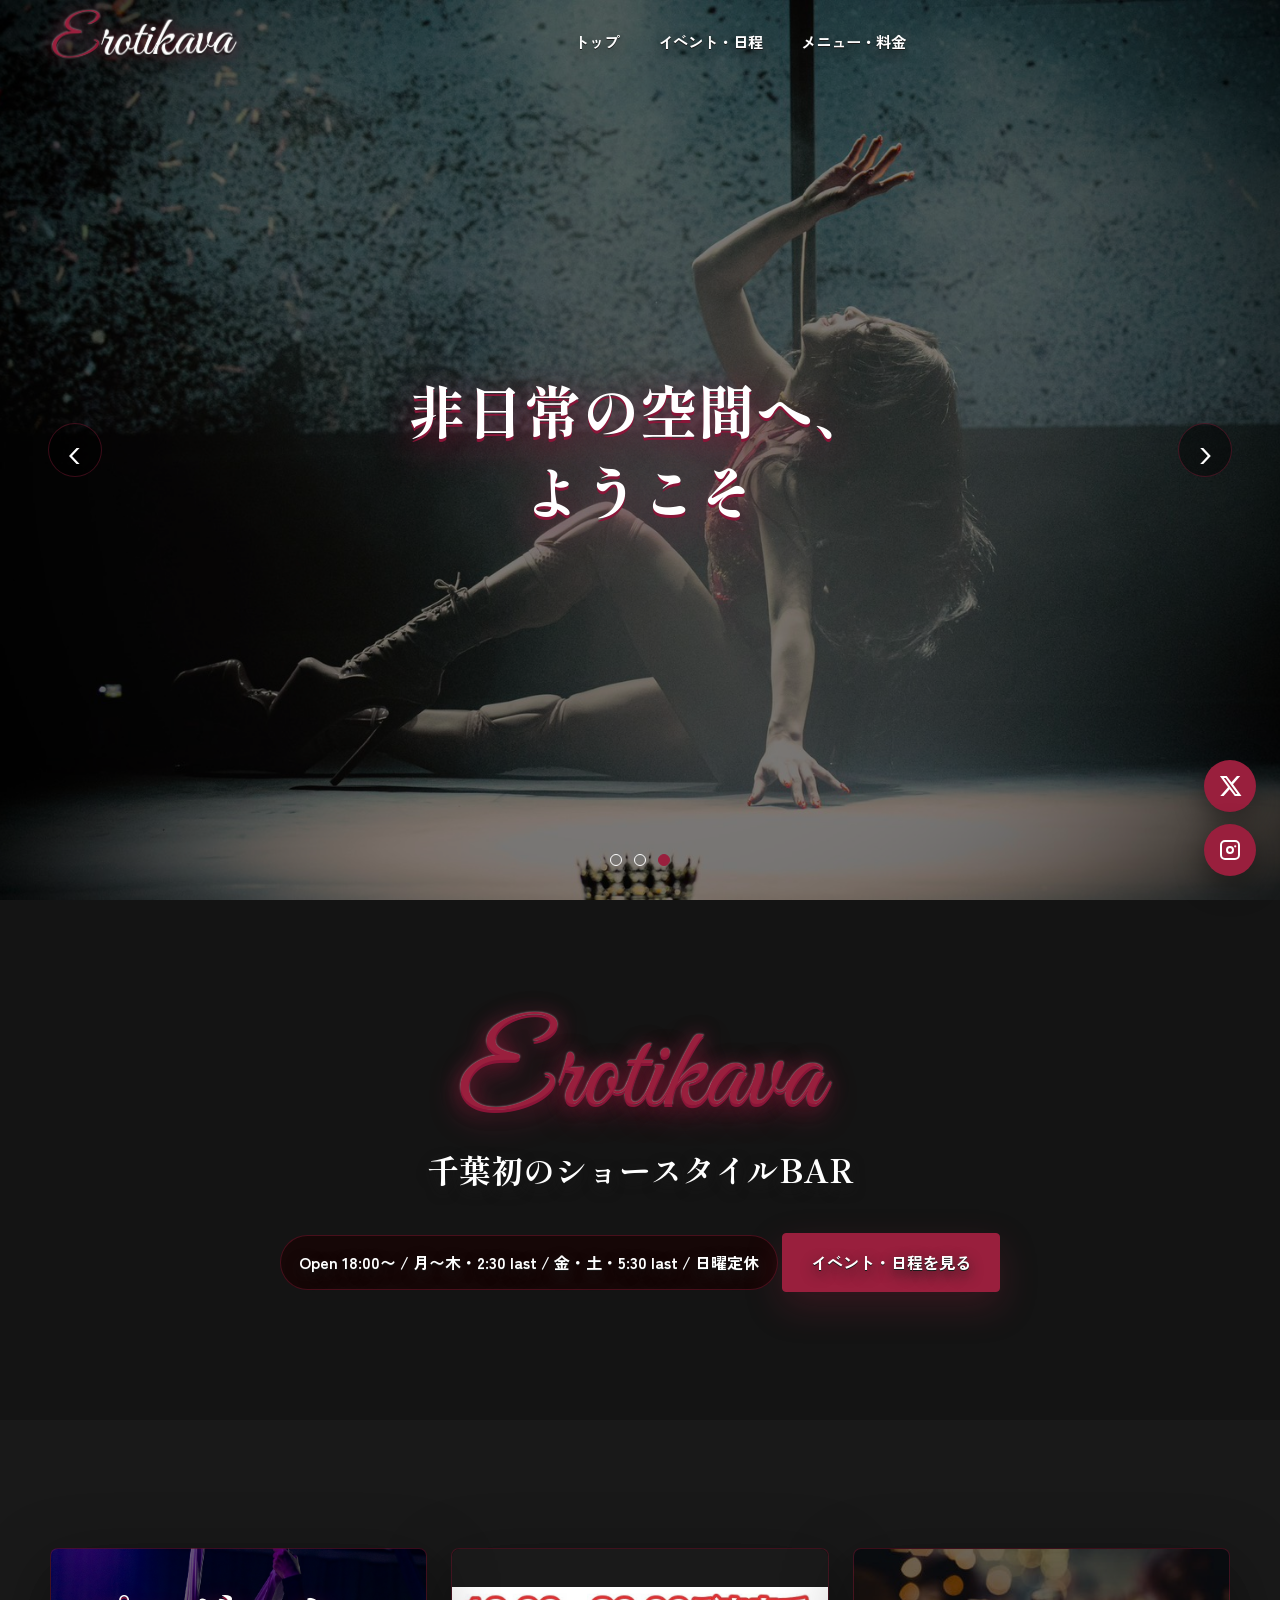
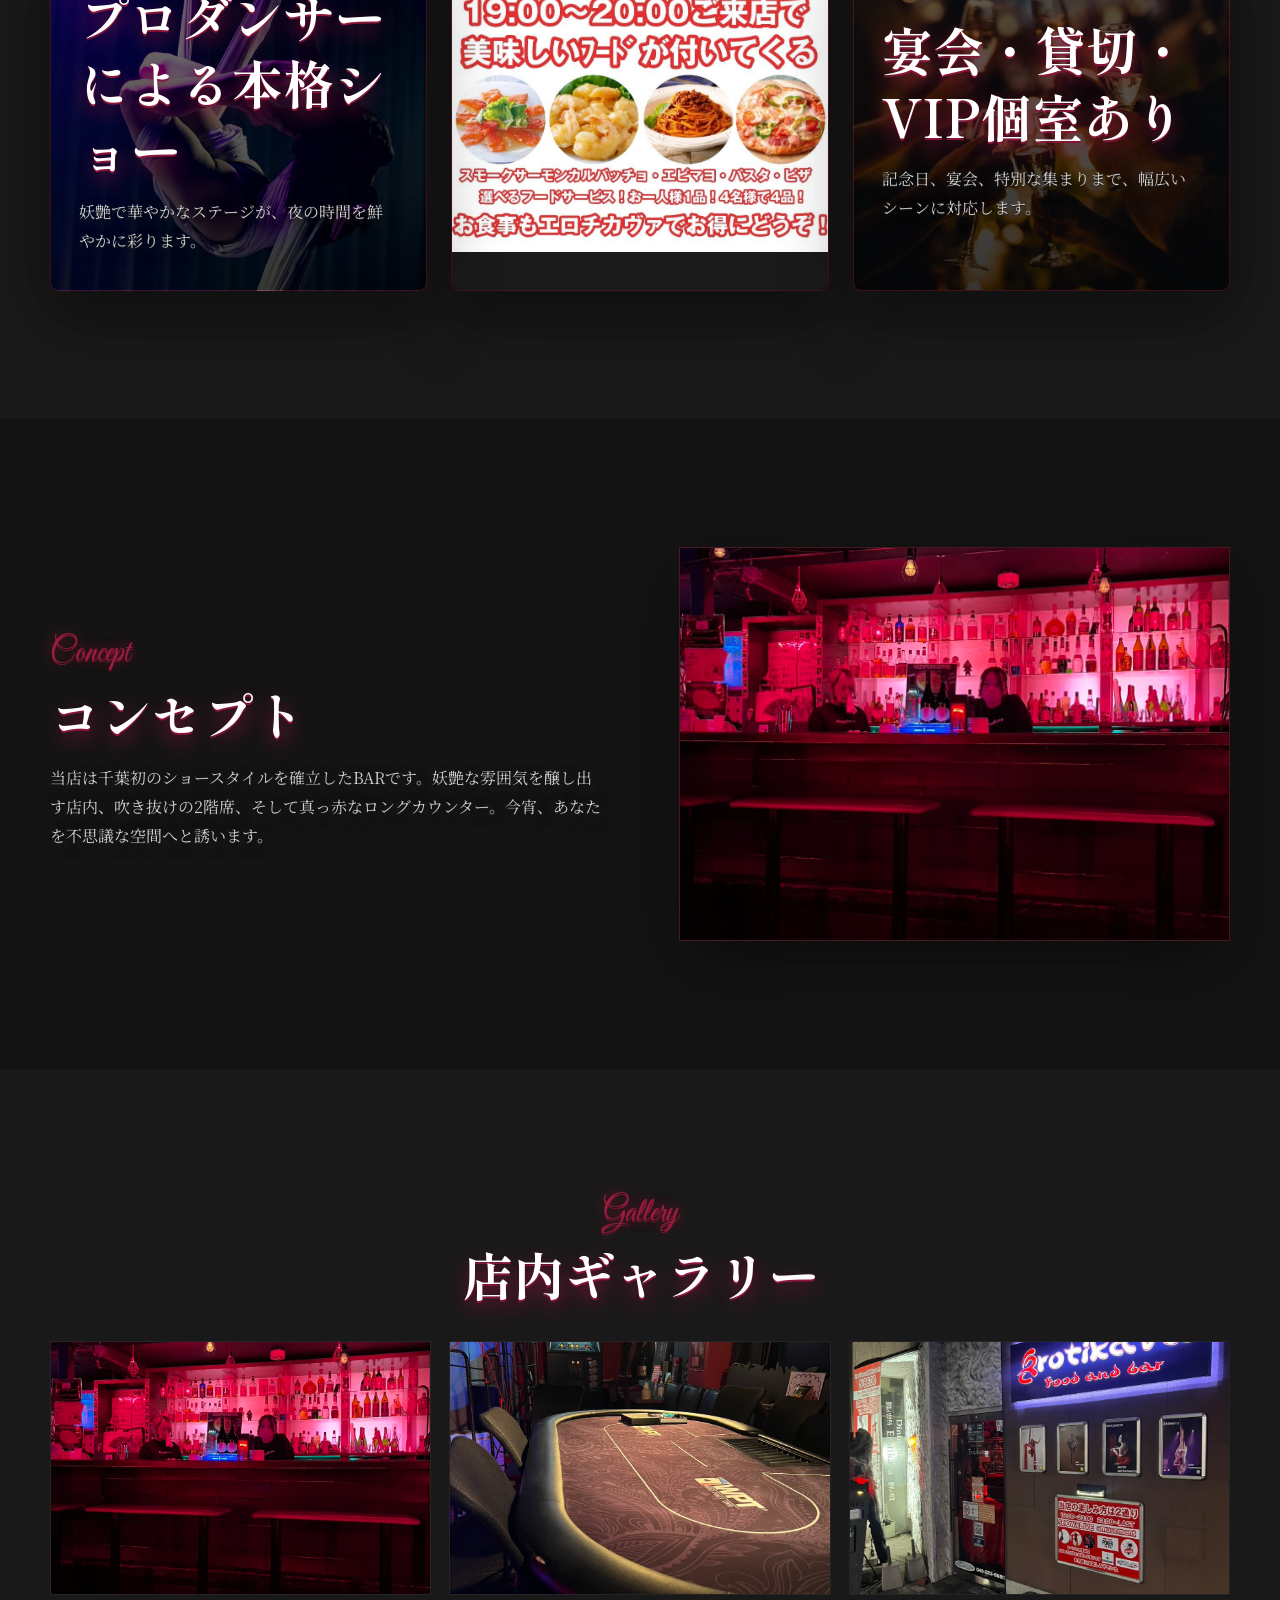
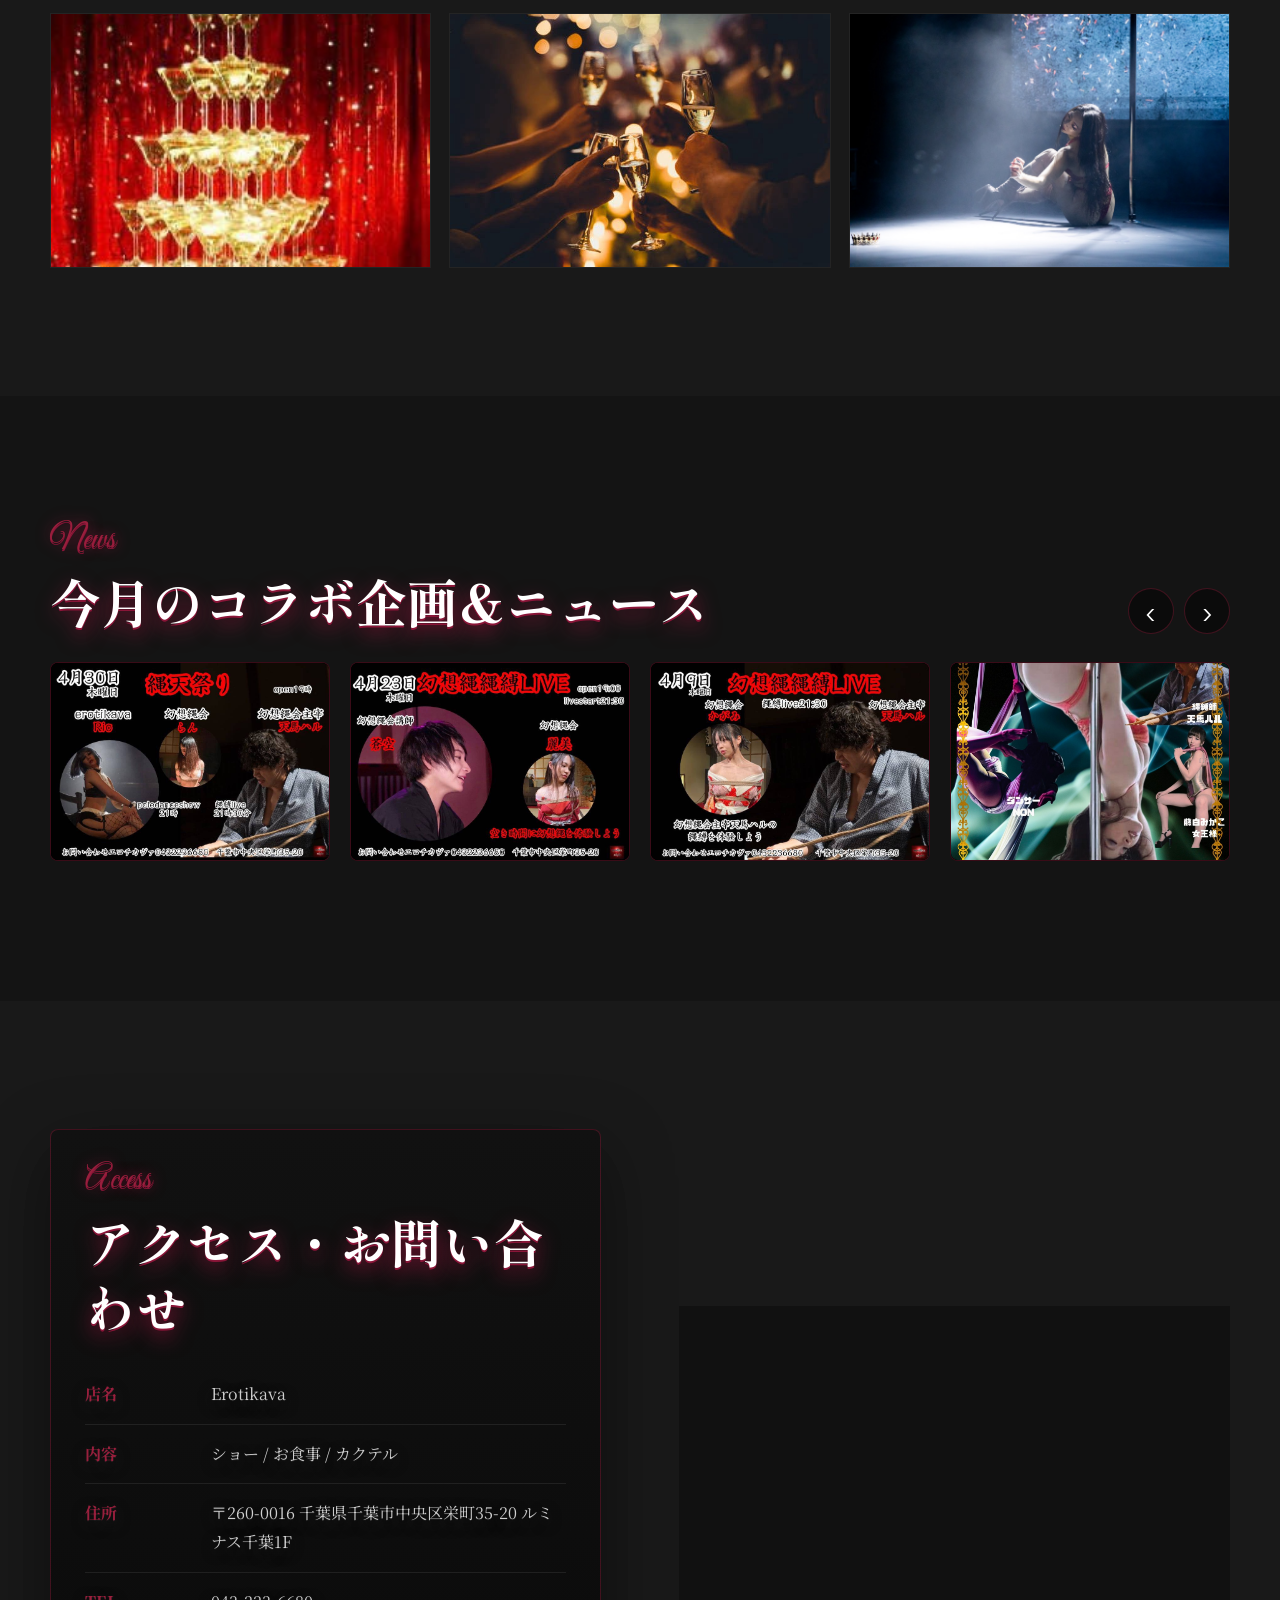
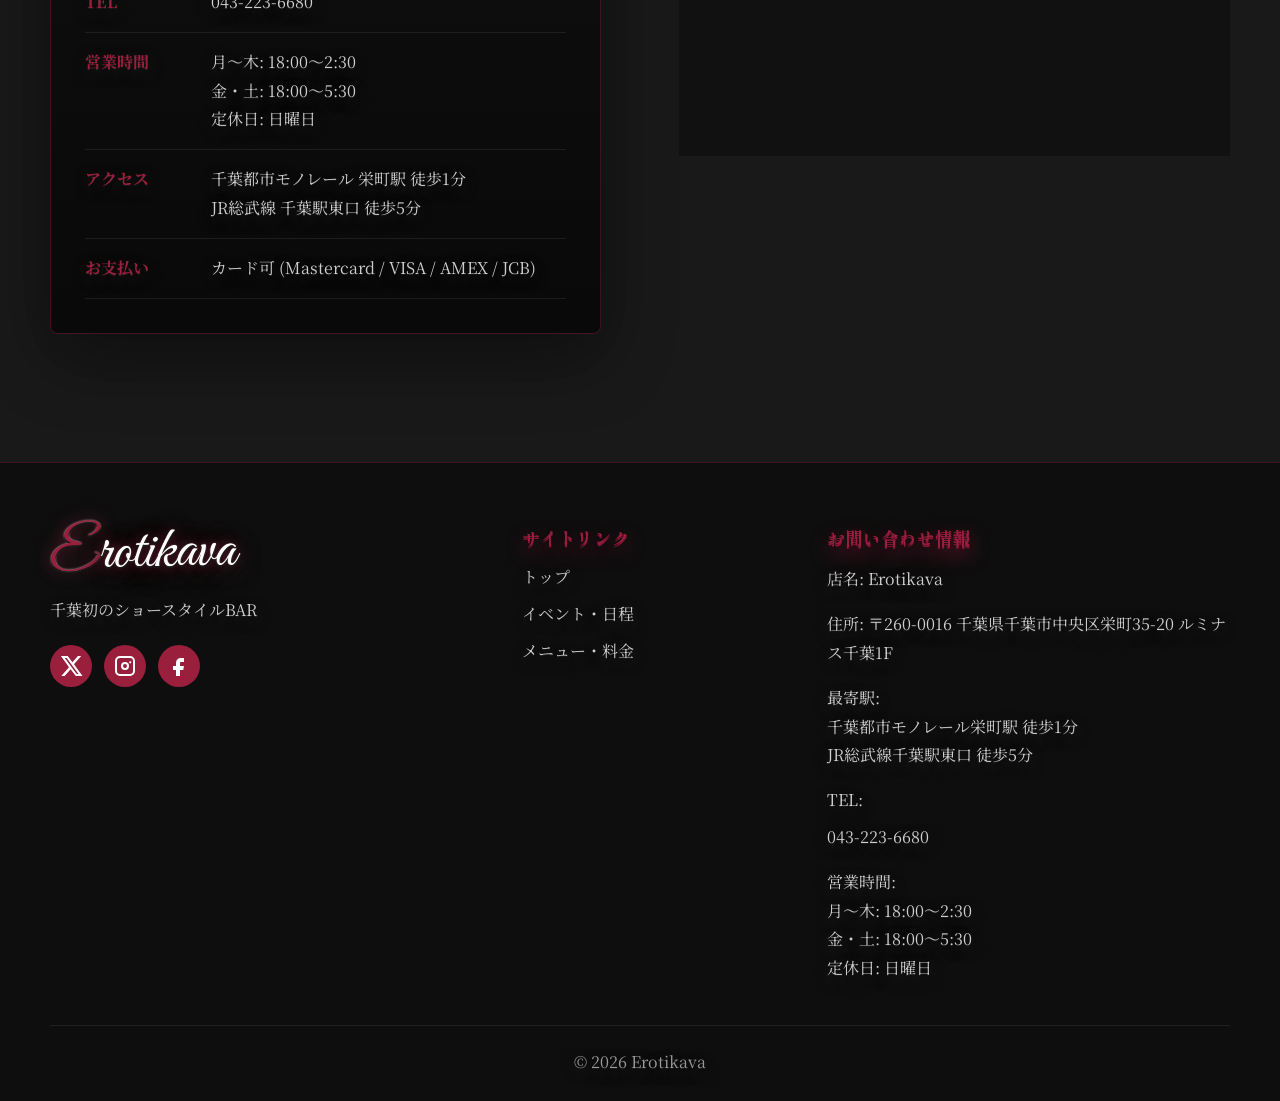
==== index.html @ c2d20179 "修正版" ====
<!DOCTYPE html>
<html lang="ja">
<head>
  <meta charset="UTF-8">
  <meta name="viewport" content="width=device-width, initial-scale=1.0">
  <title>Erotikava | 千葉初のショースタイルBAR</title>
  <meta name="description" content="千葉・栄町のショー&ダイニングバー Erotikava。ダンスショー、お食事、カクテル、貸切、VIP個室。">
  <link rel="preconnect" href="https://fonts.googleapis.com">
  <link rel="preconnect" href="https://fonts.gstatic.com" crossorigin>
  <link href="https://fonts.googleapis.com/css2?family=Great+Vibes&family=Noto+Serif+JP:wght@400;500;700;900&family=Shippori+Mincho:wght@500;600;700;800&family=Zen+Kaku+Gothic+Antique:wght@500;700&display=swap" rel="stylesheet">
  <link rel="stylesheet" href="style.css">
</head>
<body>
  <header class="site-header" data-header>
    <a class="logo-link" href="index.html" aria-label="Erotikava トップ">
      <span class="brand-logo">Erotikava</span>
    </a>
    <button class="menu-toggle" type="button" data-menu-toggle aria-label="メニューを開く" aria-expanded="false">
      <span></span><span></span><span></span>
    </button>
    <nav class="site-nav" data-nav>
      <a href="index.html">トップ</a>
      <a href="reservations.html">イベント・日程</a>
      <a href="menu.html">メニュー・料金</a>
    </nav>
  </header>

  <main>
    <section class="hero-slider" aria-label="Erotikava メインビジュアル" data-hero-slider>
      <div class="hero-slide is-active">
        <img src="images/hero1.jpg" alt="ダンス&エキゾチックショー" onerror="this.src='https://placehold.co/1600x900/1A1A1A/ffffff?text=Erotikava+Show'">
        <div class="hero-caption">毎週月〜土<br>ダンス&<br>エキゾチックショー<br>開催中</div>
      </div>
      <div class="hero-slide">
        <img src="images/hero2.jpg" alt="千葉初のショースタイルBAR Erotikava" onerror="this.src='https://placehold.co/1600x900/1A1A1A/ffffff?text=Show+Dining+Bar'">
        <div class="hero-caption">千葉初の<br>ショースタイルBAR<br>Erotikava</div>
      </div>
      <div class="hero-slide">
        <img src="images/hero3.jpg" alt="非日常の空間" onerror="this.src='https://placehold.co/1600x900/1A1A1A/ffffff?text=Night+Experience'">
        <div class="hero-caption">非日常の空間へ、<br>ようこそ</div>
      </div>
      <button class="hero-arrow hero-prev" type="button" data-hero-prev aria-label="前のスライド">‹</button>
      <button class="hero-arrow hero-next" type="button" data-hero-next aria-label="次のスライド">›</button>
      <div class="hero-dots" data-hero-dots aria-label="スライド選択"></div>
    </section>

    <section class="section intro-section">
      <div class="section-inner narrow center">
        <h1>Erotikava</h1>
        <p class="lead">千葉初のショースタイルBAR</p>
        <p class="hours-badge">Open 18:00〜 / 月〜木・2:30 last / 金・土・5:30 last / 日曜定休</p>
        <a class="primary-button" href="reservations.html">イベント・日程を見る</a>
      </div>
    </section>

    <section class="section feature-section">
      <div class="section-inner">
        <div class="feature-grid">
          <article class="feature-card feature-card-bg-show">
            <h2>プロダンサーによる本格ショー</h2>
            <p>妖艶で華やかなステージが、夜の時間を鮮やかに彩ります。</p>
          </article>
          <article class="feature-card feature-card-media-only">
            <img class="feature-card-image" src="img/setc/j.jpg" alt="19:00〜20:00ご来店で美味しいフードが付いてくる" onerror="this.src='https://placehold.co/700x500/1A1A1A/ffffff?text=Food+Service'">
          </article>
          <article class="feature-card feature-card-bg-vip">
            <h2>宴会・貸切・VIP個室あり</h2>
            <p>記念日、宴会、特別な集まりまで、幅広いシーンに対応します。</p>
          </article>
        </div>
      </div>
    </section>

    <section class="section concept-section">
      <div class="section-inner two-column">
        <div>
          <p class="eyebrow">Concept</p>
          <h2>コンセプト</h2>
          <p>当店は千葉初のショースタイルを確立したBARです。妖艶な雰囲気を醸し出す店内、吹き抜けの2階席、そして真っ赤なロングカウンター。今宵、あなたを不思議な空間へと誘います。</p>
        </div>
        <img class="section-image" src="images/concept.jpg" alt="Erotikava 店内コンセプト" onerror="this.src='https://placehold.co/700x500/1A1A1A/ffffff?text=Concept'">
      </div>
    </section>

    <section class="section gallery-section">
      <div class="section-inner">
        <p class="eyebrow center">Gallery</p>
        <h2 class="section-title">店内ギャラリー</h2>
        <div class="photo-grid gallery-grid">
          <figure><img src="images/gallery1.jpg" alt="店内ギャラリー1" onerror="this.src='https://placehold.co/600x400/1A1A1A/ffffff?text=Gallery'"></figure>
          <figure><img src="images/gallery2.jpg" alt="店内ギャラリー2" onerror="this.src='https://placehold.co/600x400/1A1A1A/ffffff?text=Gallery'"></figure>
          <figure><img src="images/gallery3.jpg" alt="店内ギャラリー3" onerror="this.src='https://placehold.co/600x400/1A1A1A/ffffff?text=Gallery'"></figure>
          <figure><img src="images/gallery4.jpg" alt="店内ギャラリー4" onerror="this.src='https://placehold.co/600x400/1A1A1A/ffffff?text=Gallery'"></figure>
          <figure><img src="images/gallery5.jpg" alt="店内ギャラリー5" onerror="this.src='https://placehold.co/600x400/1A1A1A/ffffff?text=Gallery'"></figure>
          <figure><img src="images/gallery6.jpg" alt="店内ギャラリー6" onerror="this.src='https://placehold.co/600x400/1A1A1A/ffffff?text=Gallery'"></figure>
        </div>
        <div class="gallery-counter" data-gallery-counter>1 / 6</div>
      </div>
    </section>

    <section class="section news-section">
      <div class="section-inner">
        <div class="section-heading-row">
          <div>
            <p class="eyebrow">News</p>
            <h2>今月のコラボ企画&ニュース</h2>
          </div>
          <div class="scroll-controls">
            <button type="button" data-scroll-prev aria-label="前へ">‹</button>
            <button type="button" data-scroll-next aria-label="次へ">›</button>
          </div>
        </div>
        <div class="news-slider" data-card-slider>
          <article class="news-card">
            <img src="images/news1.jpg" alt="イベント・ニュース" onerror="this.src='https://placehold.co/600x400/1A1A1A/ffffff?text=News'">
          </article>
          <article class="news-card">
            <img src="images/news2.jpg" alt="イベント・ニュース" onerror="this.src='https://placehold.co/600x400/1A1A1A/ffffff?text=News'">
          </article>
          <article class="news-card">
            <img src="images/news3.jpg" alt="イベント・ニュース" onerror="this.src='https://placehold.co/600x400/1A1A1A/ffffff?text=News'">
          </article>
          <article class="news-card">
            <img src="images/news4.jpg" alt="イベント・ニュース" onerror="this.src='https://placehold.co/600x400/1A1A1A/ffffff?text=News'">
          </article>
        </div>
        <div class="news-counter" data-news-counter>1 / 4</div>
      </div>
    </section>

    <section class="section access-section" id="contact">
      <div class="section-inner two-column">
        <div class="contact-panel">
          <p class="eyebrow">Access</p>
          <h2>アクセス・お問い合わせ</h2>
          <dl class="info-list">
            <div><dt>店名</dt><dd>Erotikava</dd></div>
            <div><dt>内容</dt><dd>ショー / お食事 / カクテル</dd></div>
            <div><dt>住所</dt><dd>〒260-0016 千葉県千葉市中央区栄町35-20 ルミナス千葉1F</dd></div>
            <div><dt>TEL</dt><dd><a href="tel:043-223-6680">043-223-6680</a></dd></div>
            <div><dt>営業時間</dt><dd>月〜木: 18:00〜2:30<br>金・土: 18:00〜5:30<br>定休日: 日曜日</dd></div>
            <div><dt>アクセス</dt><dd>千葉都市モノレール 栄町駅 徒歩1分<br>JR総武線 千葉駅東口 徒歩5分</dd></div>
            <div><dt>お支払い</dt><dd>カード可 (Mastercard / VISA / AMEX / JCB)</dd></div>
          </dl>
        </div>
        <iframe class="map-frame" src="https://www.google.com/maps/embed?pb=!1m18!1m12!1m3!1d3243.6399456559257!2d140.1193521!3d35.611947199999996!2m3!1f0!2f0!3f0!3m2!1i1024!2i768!4f13.1!3m3!1m2!1s0x602284b65bb17017%3A0x314aa3cfb6ba1f9a!2zRXJvdGlrYXZhIOOCqOODreODgeOCq-ODtOOCoQ!5e0!3m2!1sja!2sjp!4v1780653073290!5m2!1sja!2sjp" width="100%" height="450" style="border:0;" allowfullscreen="" loading="lazy" referrerpolicy="no-referrer-when-downgrade" title="Erotikava Google Maps"></iframe>
      </div>
    </section>
  </main>

  <footer class="site-footer">
    <div class="footer-inner">
      <div>
        <a class="footer-brand-link" href="index.html" aria-label="Erotikava トップ"><span class="brand-logo footer-brand-logo">Erotikava</span></a>
        <p>千葉初のショースタイルBAR</p>
        <div class="social-row">
          <a href="https://x.com/masatoerotikava" target="_blank" rel="noopener" aria-label="X"><svg viewBox="0 0 24 24"><path d="M18.9 2h3.3l-7.2 8.2L23.5 22h-6.7l-5.2-6.8L5.6 22H2.3l7.7-8.8L1.9 2h6.8l4.7 6.2L18.9 2zm-1.2 17.9h1.8L7.7 4H5.8l11.9 15.9z"/></svg></a>
          <a href="https://www.instagram.com/erotika_va" target="_blank" rel="noopener" aria-label="Instagram"><svg viewBox="0 0 24 24"><path d="M7 2h10a5 5 0 0 1 5 5v10a5 5 0 0 1-5 5H7a5 5 0 0 1-5-5V7a5 5 0 0 1 5-5zm0 2a3 3 0 0 0-3 3v10a3 3 0 0 0 3 3h10a3 3 0 0 0 3-3V7a3 3 0 0 0-3-3H7zm5 4a4 4 0 1 1 0 8 4 4 0 0 1 0-8zm0 2a2 2 0 1 0 0 4 2 2 0 0 0 0-4zm5.2-2.8a1.1 1.1 0 1 1 0 2.2 1.1 1.1 0 0 1 0-2.2z"/></svg></a>
          <a href="https://www.facebook.com/masato.kakehi.90" target="_blank" rel="noopener" aria-label="Facebook"><svg viewBox="0 0 24 24"><path d="M14 8h3V4h-3c-3.3 0-5 2-5 5v3H6v4h3v6h4v-6h3.2l.8-4h-4V9c0-.7.3-1 1-1z"/></svg></a>
        </div>
      </div>
      <div>
        <h2>サイトリンク</h2>
        <a href="index.html">トップ</a>
        <a href="reservations.html">イベント・日程</a>
        <a href="menu.html">メニュー・料金</a>
      </div>
      <div>
        <h2>お問い合わせ情報</h2>
        <p>店名: Erotikava</p>
        <p>住所: 〒260-0016 千葉県千葉市中央区栄町35-20 ルミナス千葉1F</p>
        <p>最寄駅:<br>千葉都市モノレール栄町駅 徒歩1分<br>JR総武線千葉駅東口 徒歩5分</p>
        <p>TEL: <a href="tel:043-223-6680">043-223-6680</a></p>
        <p>営業時間:<br>月〜木: 18:00〜2:30<br>金・土: 18:00〜5:30<br>定休日: 日曜日</p>
      </div>
    </div>
    <p class="copyright">© 2026 Erotikava</p>
  </footer>

  <div class="floating-social" aria-label="SNSリンク">
    <a href="https://x.com/masatoerotikava" target="_blank" rel="noopener" aria-label="採用についてはこちら">
      <span>採用についてはこちら</span>
      <svg viewBox="0 0 24 24"><path d="M18.9 2h3.3l-7.2 8.2L23.5 22h-6.7l-5.2-6.8L5.6 22H2.3l7.7-8.8L1.9 2h6.8l4.7 6.2L18.9 2zm-1.2 17.9h1.8L7.7 4H5.8l11.9 15.9z"/></svg>
    </a>
    <a href="https://www.instagram.com/erotika_va" target="_blank" rel="noopener" aria-label="詳細はこちら">
      <span>詳細はこちら</span>
      <svg viewBox="0 0 24 24"><path d="M7 2h10a5 5 0 0 1 5 5v10a5 5 0 0 1-5 5H7a5 5 0 0 1-5-5V7a5 5 0 0 1 5-5zm0 2a3 3 0 0 0-3 3v10a3 3 0 0 0 3 3h10a3 3 0 0 0 3-3V7a3 3 0 0 0-3-3H7zm5 4a4 4 0 1 1 0 8 4 4 0 0 1 0-8zm0 2a2 2 0 1 0 0 4 2 2 0 0 0 0-4zm5.2-2.8a1.1 1.1 0 1 1 0 2.2 1.1 1.1 0 0 1 0-2.2z"/></svg>
    </a>
  </div>
  <script src="main.js"></script>
</body>
</html>
---- style.css ----
:root {
  --black: #1A1A1A;
  --paint-glass: rgba(26, 26, 26, 0.88);
  --panel: #111111;
  --panel-soft: #171717;
  --red: #991f3d;
  --deep-red: #991f3d;
  --white: #ffffff;
  --muted: #cfcfcf;
  --line: rgba(153, 31, 61, 0.38);
  --shadow: 0 22px 70px rgba(0, 0, 0, 0.42);
  --text-shadow: 0 2px 0 #8A1538, 0 8px 20px #8A1538;
  --text-shadow-soft: 0 1px 0 #1A1A1A, 0 5px 14px #1A1A1A;
  --script: "Great Vibes", cursive;
  --display: "Shippori Mincho", serif;
  --body: "Noto Serif JP", serif;
  --nav: "Zen Kaku Gothic Antique", "Noto Serif JP", serif;
}

* {
  box-sizing: border-box;
}

html {
  scroll-behavior: smooth;
}

body {
  position: relative;
  isolation: isolate;
  margin: 0;
  min-height: 100vh;
  background: var(--black);
  background-attachment: fixed;
  color: var(--white);
  font-family: var(--body);
  line-height: 1.8;
  text-shadow: var(--text-shadow-soft);
}

body::before,
body::after {
  position: fixed;
  inset: 0;
  z-index: -2;
  pointer-events: none;
  content: "";
}

body::before {
  background: url("images/background.jpg") center / cover no-repeat fixed;
}

body::after {
  z-index: -1;
  background:
    radial-gradient(circle at 50% 42%, transparent 0, rgba(0, 0, 0, 0.1) 48%, rgba(0, 0, 0, 0.5) 100%),
    rgba(26, 26, 26, 0.18);
}

body.menu-open {
  overflow: hidden;
}

img {
  display: block;
  max-width: 100%;
}

a {
  color: inherit;
  text-decoration: none;
}

button {
  font: inherit;
  font-family: var(--nav);
}

.site-header {
  position: fixed;
  top: 0;
  left: 0;
  z-index: 50;
  display: grid;
  grid-template-columns: auto 1fr auto;
  align-items: center;
  width: 100%;
  min-height: 84px;
  padding: 16px clamp(18px, 4vw, 56px);
  background: transparent;
  transition: background 0.3s ease, min-height 0.3s ease;
}

.site-header.is-scrolled,
.site-header.is-open {
  min-height: 76px;
  background: #000000cc;
  backdrop-filter: blur(10px);
}

.logo-link {
  position: relative;
  z-index: 52;
}

.brand-logo {
  display: inline-block;
  min-width: 200px;
  color: var(--white);
  font-family: var(--script);
  font-size: 3.55rem;
  font-weight: 400;
  line-height: 0.9;
  letter-spacing: 0;
  text-shadow:
    0 2px 0 #1A1A1A,
    0 0 1px rgba(255, 255, 255, 0.88),
    0 0 12px rgba(153, 31, 61, 0.58),
    0 0 28px rgba(153, 31, 61, 0.42),
    0 8px 24px #1A1A1A;
  transform: rotate(-1deg);
}

.brand-logo::first-letter {
  color: var(--red);
  text-shadow:
    0 2px 0 #1A1A1A,
    0 0 2px rgba(255, 255, 255, 0.72),
    0 0 16px rgba(153, 31, 61, 0.86);
}

.site-nav {
  display: flex;
  justify-content: center;
  gap: clamp(18px, 3vw, 42px);
  font-family: var(--nav);
  font-size: 0.95rem;
  font-weight: 700;
}

.site-nav a {
  position: relative;
  padding: 8px 0;
}

.site-nav a::after {
  position: absolute;
  right: 0;
  bottom: 0;
  left: 0;
  height: 2px;
  background: var(--red);
  transform: scaleX(0);
  transform-origin: right;
  transition: transform 0.3s ease;
  content: "";
}

.site-nav a:hover::after {
  transform: scaleX(1);
  transform-origin: left;
}

.tab-buttons button,
.scroll-controls button,
.hero-arrow {
  border: 1px solid var(--line);
  color: var(--white);
  background: rgba(0, 0, 0, 0.42);
  cursor: pointer;
  font-family: var(--nav);
  transition: background 0.3s ease, border-color 0.3s ease, transform 0.3s ease;
}

.tab-buttons button:hover,
.scroll-controls button:hover,
.hero-arrow:hover {
  border-color: var(--red);
  background: var(--deep-red);
}

.menu-toggle {
  display: none;
  position: relative;
  z-index: 52;
  width: 44px;
  height: 44px;
  padding: 0;
  border: 1px solid var(--line);
  border-radius: 50%;
  background: rgba(0, 0, 0, 0.45);
  cursor: pointer;
}

.menu-toggle span {
  display: block;
  width: 20px;
  height: 2px;
  margin: 5px auto;
  background: var(--white);
  transition: transform 0.3s ease, opacity 0.3s ease;
}

.menu-toggle.is-active span:nth-child(1) {
  transform: translateY(7px) rotate(45deg);
}

.menu-toggle.is-active span:nth-child(2) {
  opacity: 0;
}

.menu-toggle.is-active span:nth-child(3) {
  transform: translateY(-7px) rotate(-45deg);
}

.hero-slider {
  position: relative;
  height: 100vh;
  min-height: 620px;
  overflow: hidden;
  background: #000;
}

.hero-slide {
  position: absolute;
  inset: 0;
  opacity: 0;
  transition: opacity 1s ease;
}

.hero-slide.is-active {
  opacity: 1;
}

.hero-slide::after,
.page-hero::after {
  position: absolute;
  inset: 0;
  background: rgba(0, 0, 0, 0.5);
  content: "";
}

.hero-slide img,
.page-hero img {
  width: 100%;
  height: 100%;
  object-fit: cover;
}

.hero-caption {
  position: absolute;
  top: 50%;
  left: 50%;
  z-index: 2;
  width: auto;
  max-width: calc(100% - 40px);
  color: var(--white);
  font-family: var(--display);
  font-size: clamp(1.8rem, 4.5vw, 3.6rem);
  font-weight: 900;
  line-height: 1.4;
  text-align: center;
  white-space: nowrap;
  text-shadow: 0 3px 0 #8A1538, 0 12px 38px #8A1538;
  transform: translate(-50%, -50%);
}

.hero-arrow {
  position: absolute;
  top: 50%;
  z-index: 3;
  display: grid;
  place-items: center;
  width: 54px;
  height: 54px;
  border-radius: 50%;
  font-size: 2.7rem;
  line-height: 1;
  transform: translateY(-50%);
}

.hero-prev {
  left: clamp(16px, 4vw, 48px);
}

.hero-next {
  right: clamp(16px, 4vw, 48px);
}

.hero-dots {
  position: absolute;
  bottom: 34px;
  left: 50%;
  z-index: 3;
  display: flex;
  gap: 12px;
  transform: translateX(-50%);
}

.hero-dots button {
  width: 12px;
  height: 12px;
  padding: 0;
  border: 1px solid var(--white);
  border-radius: 50%;
  background: transparent;
  cursor: pointer;
}

.hero-dots button.is-active {
  border-color: var(--red);
  background: var(--red);
}

.section {
  padding: clamp(72px, 10vw, 128px) 0;
  background: var(--paint-glass);
  backdrop-filter: blur(1px);
}

.section:nth-of-type(even) {
  background: rgba(20, 20, 20, 0.86);
}

.intro-section {
  background:
    linear-gradient(rgba(0, 0, 0, 0.68), rgba(0, 0, 0, 0.72)),
    url("img/setb/j.jpg") center / cover no-repeat;
}

.section-inner {
  width: min(1180px, calc(100% - 40px));
  margin: 0 auto;
}

.narrow {
  width: min(860px, calc(100% - 40px));
}

.center {
  text-align: center;
}

h1,
h2,
h3 {
  margin: 0;
  font-family: var(--display);
  line-height: 1.3;
  text-shadow: var(--text-shadow);
}

h1 {
  color: var(--red);
  font-size: clamp(3.2rem, 9vw, 7.2rem);
  letter-spacing: 0;
}

h2 {
  font-size: clamp(2rem, 4vw, 3.4rem);
}

h3 {
  font-size: 1.25rem;
}

p {
  margin: 16px 0 0;
  color: var(--muted);
  font-family: var(--body);
  text-shadow: var(--text-shadow-soft);
}

.intro-section h1 {
  font-family: var(--script);
  font-weight: 400;
  line-height: 0.88;
  text-shadow:
    0 3px 0 #8A1538,
    0 0 2px rgba(255, 255, 255, 0.68),
    0 0 18px rgba(153, 31, 61, 0.6),
    0 10px 28px #8A1538;
}

.lead {
  margin-top: 12px;
  color: var(--white);
  font-family: var(--display);
  font-size: clamp(1.35rem, 3vw, 2rem);
  font-weight: 700;
}

.hours-badge {
  display: inline-flex;
  margin-top: 28px;
  padding: 12px 18px;
  border: 1px solid var(--line);
  border-radius: 999px;
  color: var(--white);
  background: #160707;
  font-family: var(--nav);
  font-weight: 700;
}

.primary-button {
  display: inline-flex;
  align-items: center;
  justify-content: center;
  min-height: 52px;
  margin-top: 34px;
  padding: 14px 28px;
  border: 1px solid var(--red);
  border-radius: 4px;
  color: var(--white);
  background: var(--red);
  font-family: var(--nav);
  font-weight: 700;
  text-shadow: var(--text-shadow-soft);
  box-shadow: 0 14px 36px rgba(153, 31, 61, 0.25);
  transition: background 0.3s ease, transform 0.3s ease;
}

.primary-button:hover {
  background: var(--deep-red);
  transform: translateY(-2px);
}

.primary-button.wide {
  width: min(430px, 100%);
}

.feature-grid,
.price-card-grid,
.menu-card-grid,
.plan-grid {
  display: grid;
  gap: 24px;
}

.feature-grid {
  grid-template-columns: repeat(3, 1fr);
  align-items: stretch;
}

.feature-card,
.price-card,
.menu-card,
.contact-panel {
  border: 1px solid var(--line);
  border-radius: 8px;
  background: linear-gradient(180deg, var(--panel), #090909);
  box-shadow: var(--shadow);
}

.feature-card {
  padding: 34px 28px;
  display: flex;
  flex-direction: column;
  justify-content: center;
  transition: border-color 0.3s ease, box-shadow 0.3s ease, transform 0.3s ease;
}

.feature-card-bg-show {
  position: relative;
  overflow: hidden;
  background:
    linear-gradient(rgba(0, 0, 0, 0.52), rgba(0, 0, 0, 0.76)),
    url("img/setc/b.jpg") center / cover no-repeat;
}

.feature-card-bg-show > * {
  position: relative;
  z-index: 1;
}

.feature-card-bg-vip {
  position: relative;
  overflow: hidden;
  background:
    linear-gradient(rgba(0, 0, 0, 0.56), rgba(0, 0, 0, 0.78)),
    url("img/setb/j.jpg") center / cover no-repeat;
}

.feature-card-bg-vip > * {
  position: relative;
  z-index: 1;
}

.feature-card:hover {
  border-color: var(--red);
  box-shadow: 0 0 34px rgba(153, 31, 61, 0.38);
  transform: translateY(-5px);
}

.feature-icon {
  display: grid;
  place-items: center;
  width: 58px;
  height: 58px;
  margin-bottom: 24px;
  border-radius: 50%;
  background: var(--red);
}

.feature-card-image {
  width: 100%;
  aspect-ratio: 3 / 2;
  margin-bottom: 24px;
  border-radius: 4px;
  object-fit: contain;
  background: #050505;
}

.feature-card-media-only {
  display: block;
  padding: 0;
  overflow: hidden;
}

.feature-card-media-only .feature-card-image {
  width: 100%;
  height: 100%;
  aspect-ratio: auto;
  margin-bottom: 0;
  border-radius: 8px;
  object-fit: contain;
  background: #1a1a1a;
  padding: 0;
}

.feature-icon svg,
.social-row svg,
.floating-social svg {
  width: 24px;
  height: 24px;
  fill: currentColor;
}

.two-column {
  display: grid;
  grid-template-columns: minmax(0, 1fr) minmax(0, 1fr);
  gap: clamp(32px, 7vw, 78px);
  align-items: center;
}

.eyebrow {
  margin: 0 0 12px;
  color: var(--red);
  font-family: var(--script);
  font-size: clamp(1.45rem, 2.6vw, 2rem);
  font-weight: 400;
  line-height: 1;
  text-transform: none;
  text-shadow: 0 2px 0 #8A1538, 0 0 14px #8A1538;
}

.section-image {
  width: 100%;
  aspect-ratio: 7 / 5;
  border: 1px solid var(--line);
  object-fit: cover;
  box-shadow: var(--shadow);
}

.section-image-contain {
  object-fit: contain;
  background: #050505;
}

.section-title {
  margin-bottom: 34px;
  text-align: center;
}

.photo-grid {
  display: grid;
  gap: 18px;
}

.gallery-grid,
.menu-image-grid {
  grid-template-columns: repeat(3, 1fr);
}

.gallery-counter {
  display: none;
  margin-top: 16px;
  color: var(--muted);
  font-family: var(--nav);
  font-size: 0.95rem;
  font-weight: 700;
  text-align: center;
  letter-spacing: 0.1em;
}

.event-grid {
  grid-template-columns: repeat(4, 1fr);
}

.event-grid figure {
  background: #050505;
}

.photo-grid figure {
  position: relative;
  margin: 0;
  aspect-ratio: 3 / 2;
  overflow: hidden;
  border: 1px solid rgba(255, 255, 255, 0.08);
  background: var(--panel);
}

.menu-image-grid figure {
  aspect-ratio: 5 / 7;
  background: #050505;
}

.photo-grid figure::after {
  position: absolute;
  inset: 0;
  background: rgba(153, 31, 61, 0.4);
  opacity: 0;
  transition: opacity 0.3s ease;
  content: "";
}

.photo-grid img {
  width: 100%;
  height: 100%;
  object-fit: cover;
  transition: transform 0.45s ease;
}

.menu-image-grid img {
  object-fit: contain;
  padding: 10px;
}

.event-grid img {
  object-fit: contain;
  padding: 4px;
}

.photo-grid figure:hover img {
  transform: scale(1.08);
}

.event-grid figure:hover img {
  transform: scale(1.02);
}

.menu-image-grid figure:hover img {
  transform: scale(1.02);
}

.photo-grid figure:hover::after {
  opacity: 1;
}

.section-heading-row {
  display: flex;
  align-items: end;
  justify-content: space-between;
  gap: 24px;
  margin-bottom: 28px;
}

.scroll-controls {
  display: flex;
  gap: 10px;
}

.scroll-controls button {
  width: 46px;
  height: 46px;
  border-radius: 50%;
  font-size: 2rem;
  line-height: 1;
}

.news-slider {
  display: grid;
  grid-auto-columns: minmax(260px, 360px);
  grid-auto-flow: column;
  gap: 20px;
  overflow-x: auto;
  padding-bottom: 12px;
  scroll-snap-type: x mandatory;
  scrollbar-color: var(--red) #171717;
}

.news-card {
  overflow: hidden;
  border: 1px solid var(--line);
  border-radius: 8px;
  background: #000000;
  scroll-snap-align: start;
}

.news-card img {
  width: 100%;
  aspect-ratio: 891 / 630;
  object-fit: cover;
  background: #000000;
}

.news-counter {
  display: none;
  margin-top: 16px;
  color: var(--muted);
  font-family: var(--nav);
  font-size: 0.95rem;
  font-weight: 700;
  text-align: center;
  letter-spacing: 0.1em;
}

.contact-panel {
  padding: 34px;
}

.info-list {
  margin: 24px 0 0;
}

.info-list div {
  display: grid;
  grid-template-columns: 110px 1fr;
  gap: 16px;
  padding: 15px 0;
  border-bottom: 1px solid rgba(255, 255, 255, 0.08);
}

.info-list dt {
  color: var(--red);
  font-weight: 700;
}

.info-list dd {
  margin: 0;
  color: var(--muted);
}

.map-frame,
.calendar-frame {
  width: 100%;
  border: 1px solid var(--line);
  background: var(--panel);
}

.page-hero {
  position: relative;
  display: grid;
  place-items: center;
  height: 500px;
  min-height: 420px;
  overflow: hidden;
  background: #000;
}

.page-hero > div {
  position: absolute;
  z-index: 2;
  width: min(980px, calc(100% - 40px));
  padding-top: 74px;
  text-align: center;
}

.page-hero h1 {
  display: inline-block;
  color: var(--white);
  font-size: clamp(2.5rem, 7vw, 5.2rem);
}

.page-hero h1::after {
  display: block;
  width: 84px;
  height: 4px;
  margin: 18px auto 0;
  background: var(--red);
  content: "";
}

.notice-lines {
  margin-top: 22px;
  padding: 22px;
  border-left: 4px solid var(--red);
  background: var(--panel);
}

.notice-lines p {
  margin: 0;
  color: var(--white);
  font-weight: 700;
}

.reservation-benefit h2 {
  color: var(--red);
  text-transform: uppercase;
}

.tabs {
  border: 1px solid var(--line);
  border-radius: 8px;
  background: var(--panel);
  box-shadow: var(--shadow);
}

.tab-buttons {
  display: grid;
  grid-template-columns: repeat(2, 1fr);
  gap: 0;
  padding: 10px;
}

.tab-buttons button {
  min-height: 52px;
  border-radius: 4px;
  font-weight: 700;
}

.tab-buttons button.is-active {
  border-color: var(--red);
  background: var(--red);
}

.tab-panel {
  display: none;
  padding: clamp(24px, 4vw, 44px);
}

.tab-panel.is-active {
  display: block;
}

.price-card-grid,
.plan-grid {
  grid-template-columns: repeat(2, 1fr);
}

.price-card {
  padding: 28px;
}

.price {
  color: var(--red);
  font-size: 1.25rem;
  font-weight: 900;
}

.price-table {
  width: 100%;
  border-collapse: collapse;
  overflow: hidden;
}

.price-table th,
.price-table td {
  padding: 18px;
  border-bottom: 1px solid rgba(255, 255, 255, 0.1);
  text-align: left;
}

.price-table th {
  color: var(--muted);
  font-weight: 700;
}

.price-table td {
  color: var(--red);
  font-size: 1.2rem;
  font-weight: 900;
  text-align: right;
}

.note {
  color: #bdbdbd;
  font-size: 0.92rem;
}

.large-text {
  color: var(--white);
  font-size: clamp(1.3rem, 3vw, 2rem);
  font-weight: 900;
}

.campaign {
  display: inline-block;
  padding: 12px 16px;
  border: 1px solid var(--red);
  color: var(--white);
  background: #180707;
  font-weight: 700;
}

.menu-card-grid {
  grid-template-columns: repeat(3, 1fr);
}

.menu-card {
  overflow: hidden;
}

.menu-card img {
  width: 100%;
  aspect-ratio: 4 / 3;
  object-fit: cover;
}

.menu-card img.menu-card-contain {
  object-fit: contain;
  background: #050505;
}

.menu-card div {
  padding: 22px;
}

.food-menu-board-grid {
  display: grid;
  grid-template-columns: repeat(2, minmax(0, 1fr));
  gap: 28px;
  align-items: start;
  width: min(920px, 100%);
  margin: 0 auto;
}

.food-menu-board-grid figure {
  margin: 0;
  border: 1px solid var(--line);
  border-radius: 8px;
  overflow: hidden;
  background: #050505;
  box-shadow: var(--shadow);
}

.food-menu-board-grid img {
  width: 100%;
  aspect-ratio: 630 / 891;
  object-fit: contain;
}

.drink-section .two-column {
  margin-bottom: 42px;
}

.site-footer {
  padding: 64px 0 24px;
  border-top: 1px solid var(--line);
  background: rgba(14, 14, 14, 0.9);
  backdrop-filter: blur(1px);
}

.footer-inner {
  display: grid;
  grid-template-columns: 1.3fr 0.8fr 1.2fr;
  gap: 36px;
  width: min(1180px, calc(100% - 40px));
  margin: 0 auto;
}

.footer-brand-logo {
  min-width: 0;
  font-size: 3.7rem;
}

.site-footer h2 {
  margin-bottom: 14px;
  color: var(--red);
  font-size: 1.1rem;
}

.site-footer a {
  display: block;
  margin-top: 8px;
  color: var(--muted);
}

.site-footer a:hover {
  color: var(--white);
}

.site-footer .footer-brand-link {
  display: inline-block;
  margin: 0;
  color: var(--white);
}

.social-row {
  display: flex;
  gap: 12px;
  margin-top: 20px;
}

.social-row a {
  display: grid;
  place-items: center;
  width: 42px;
  height: 42px;
  margin: 0;
  border-radius: 50%;
  color: var(--white);
  background: var(--red);
}

.copyright {
  width: min(1180px, calc(100% - 40px));
  margin: 42px auto 0;
  padding-top: 22px;
  border-top: 1px solid rgba(255, 255, 255, 0.08);
  color: #9a9a9a;
  text-align: center;
}

.floating-social {
  position: fixed;
  right: 24px;
  bottom: 24px;
  z-index: 60;
  display: grid;
  gap: 12px;
}

.floating-social a {
  position: relative;
  display: grid;
  place-items: center;
  width: 52px;
  height: 52px;
  border-radius: 50%;
  color: var(--white);
  background: var(--red);
  box-shadow: 0 10px 30px rgba(0, 0, 0, 0.45);
  transition: background 0.3s ease, transform 0.3s ease;
}

.floating-social a:hover {
  background: var(--deep-red);
  transform: translateX(-4px);
}

.floating-social span {
  position: absolute;
  right: 64px;
  padding: 6px 12px;
  border-radius: 4px;
  background: #000;
  color: var(--white);
  font-size: 0.86rem;
  opacity: 0;
  white-space: nowrap;
  transform: translateX(12px);
  transition: opacity 0.3s ease, transform 0.3s ease;
  pointer-events: none;
}

.floating-social a:hover span {
  opacity: 1;
  transform: translateX(0);
}

@media (max-width: 960px) {
  .site-header {
    grid-template-columns: auto auto;
    justify-content: space-between;
  }

  .menu-toggle {
    display: block;
    z-index: 101;
  }

  .site-nav {
    position: fixed;
    top: 0;
    right: 0;
    bottom: 0;
    z-index: 100;
    display: flex;
    flex-direction: column;
    align-items: center;
    justify-content: center;
    gap: 32px;
    width: 280px;
    background: #0a0a0a;
    border-left: 1px solid var(--line);
    box-shadow: -8px 0 30px rgba(0, 0, 0, 0.6);
    opacity: 0;
    visibility: hidden;
    transform: translateX(100%);
    transition: opacity 0.3s ease, visibility 0.3s ease, transform 0.3s ease;
  }

  .site-nav.is-open {
    opacity: 1;
    visibility: visible;
    transform: translateX(0);
  }

  .site-nav a {
    font-size: 1.2rem;
    padding: 14px 0;
    color: var(--white);
  }

  .feature-grid,
  .menu-card-grid,
  .footer-inner {
    grid-template-columns: 1fr;
  }

  .feature-card,
  .feature-card-bg-show,
  .feature-card-bg-vip {
    min-height: 320px;
  }

  .two-column {
    grid-template-columns: 1fr;
  }

  .reverse-mobile img {
    order: -1;
  }

  .event-grid,
  .gallery-grid,
  .menu-image-grid {
    grid-template-columns: repeat(2, 1fr);
  }
}

@media (max-width: 640px) {
  .site-header {
    min-height: 72px;
    padding: 12px 16px;
  }

  .brand-logo {
    min-width: 160px;
    font-size: 2.9rem;
  }

  .footer-brand-logo {
    font-size: 3.1rem;
  }

  .hero-slider {
    min-height: 560px;
  }

  .hero-caption {
    font-size: clamp(1.8rem, 6.3vw, 2.7rem);
  }

  .hero-arrow {
    top: auto;
    bottom: 78px;
    width: 44px;
    height: 44px;
    font-size: 2rem;
  }

  .section-inner,
  .narrow,
  .footer-inner,
  .copyright {
    width: min(100% - 28px, 1180px);
  }

  .hours-badge {
    align-items: center;
    border-radius: 8px;
  }

  .section-heading-row {
    align-items: start;
    flex-direction: column;
  }

  .gallery-grid,
  .event-grid,
  .menu-image-grid,
  .food-menu-board-grid,
  .price-card-grid,
  .plan-grid,
  .tab-buttons {
    grid-template-columns: 1fr;
  }

  .gallery-grid {
    display: flex;
    overflow-x: auto;
    scroll-snap-type: x mandatory;
    scrollbar-width: none;
    -webkit-overflow-scrolling: touch;
    gap: 0;
  }

  .gallery-grid::-webkit-scrollbar {
    display: none;
  }

  .gallery-grid figure {
    flex: 0 0 100%;
    scroll-snap-align: center;
    border: none;
  }

  .gallery-counter {
    display: block;
  }

  .news-slider {
    display: flex;
    grid-auto-columns: unset;
    grid-auto-flow: unset;
    overflow-x: auto;
    scroll-snap-type: x mandatory;
    scrollbar-width: none;
    -webkit-overflow-scrolling: touch;
    gap: 0;
    padding-bottom: 0;
  }

  .news-slider::-webkit-scrollbar {
    display: none;
  }

  .news-card {
    flex: 0 0 100%;
    scroll-snap-align: center;
    border: none;
    border-radius: 0;
  }

  .news-card img {
    aspect-ratio: auto;
    object-fit: contain;
  }

  .news-counter {
    display: block;
  }

  .scroll-controls {
    display: none;
  }

  .info-list div {
    grid-template-columns: 1fr;
    gap: 4px;
  }

  .floating-social {
    right: 14px;
    bottom: 14px;
  }

  .floating-social a {
    width: 48px;
    height: 48px;
  }

  .floating-social span {
    display: none;
  }
}
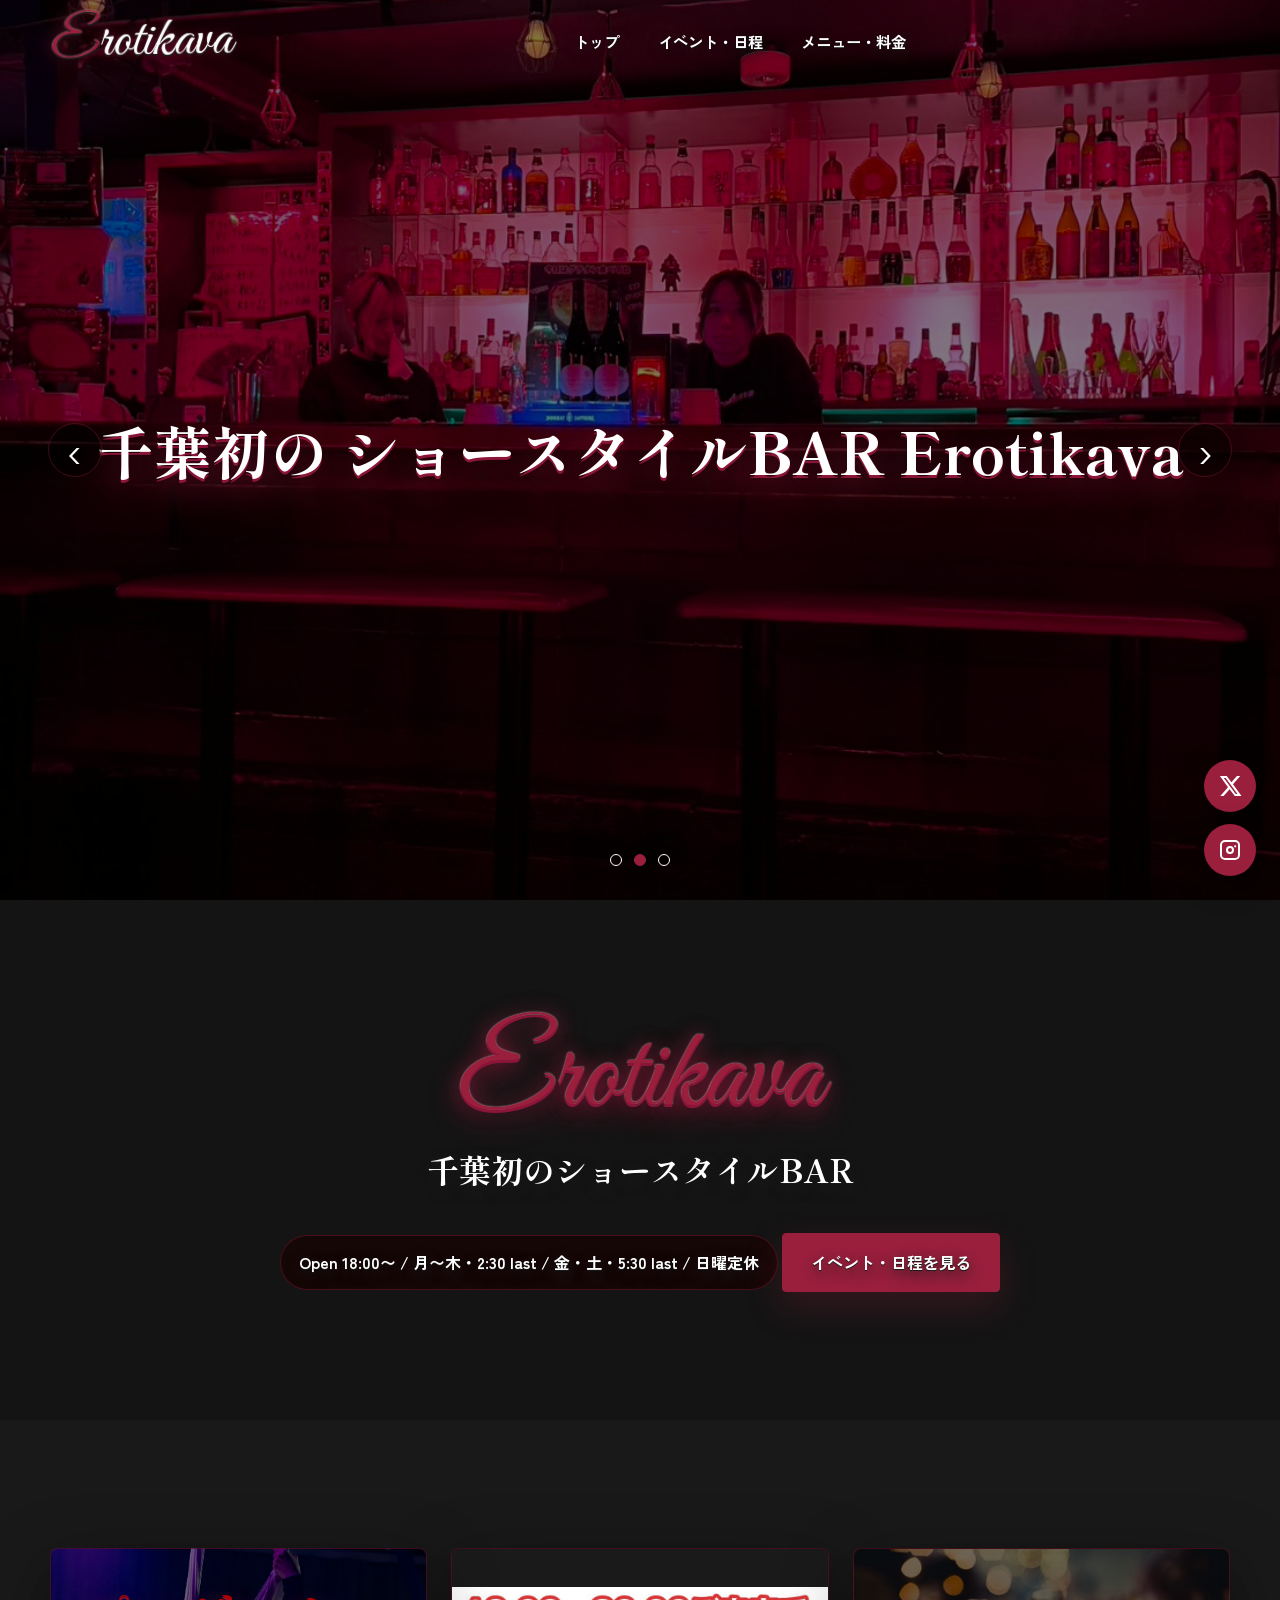
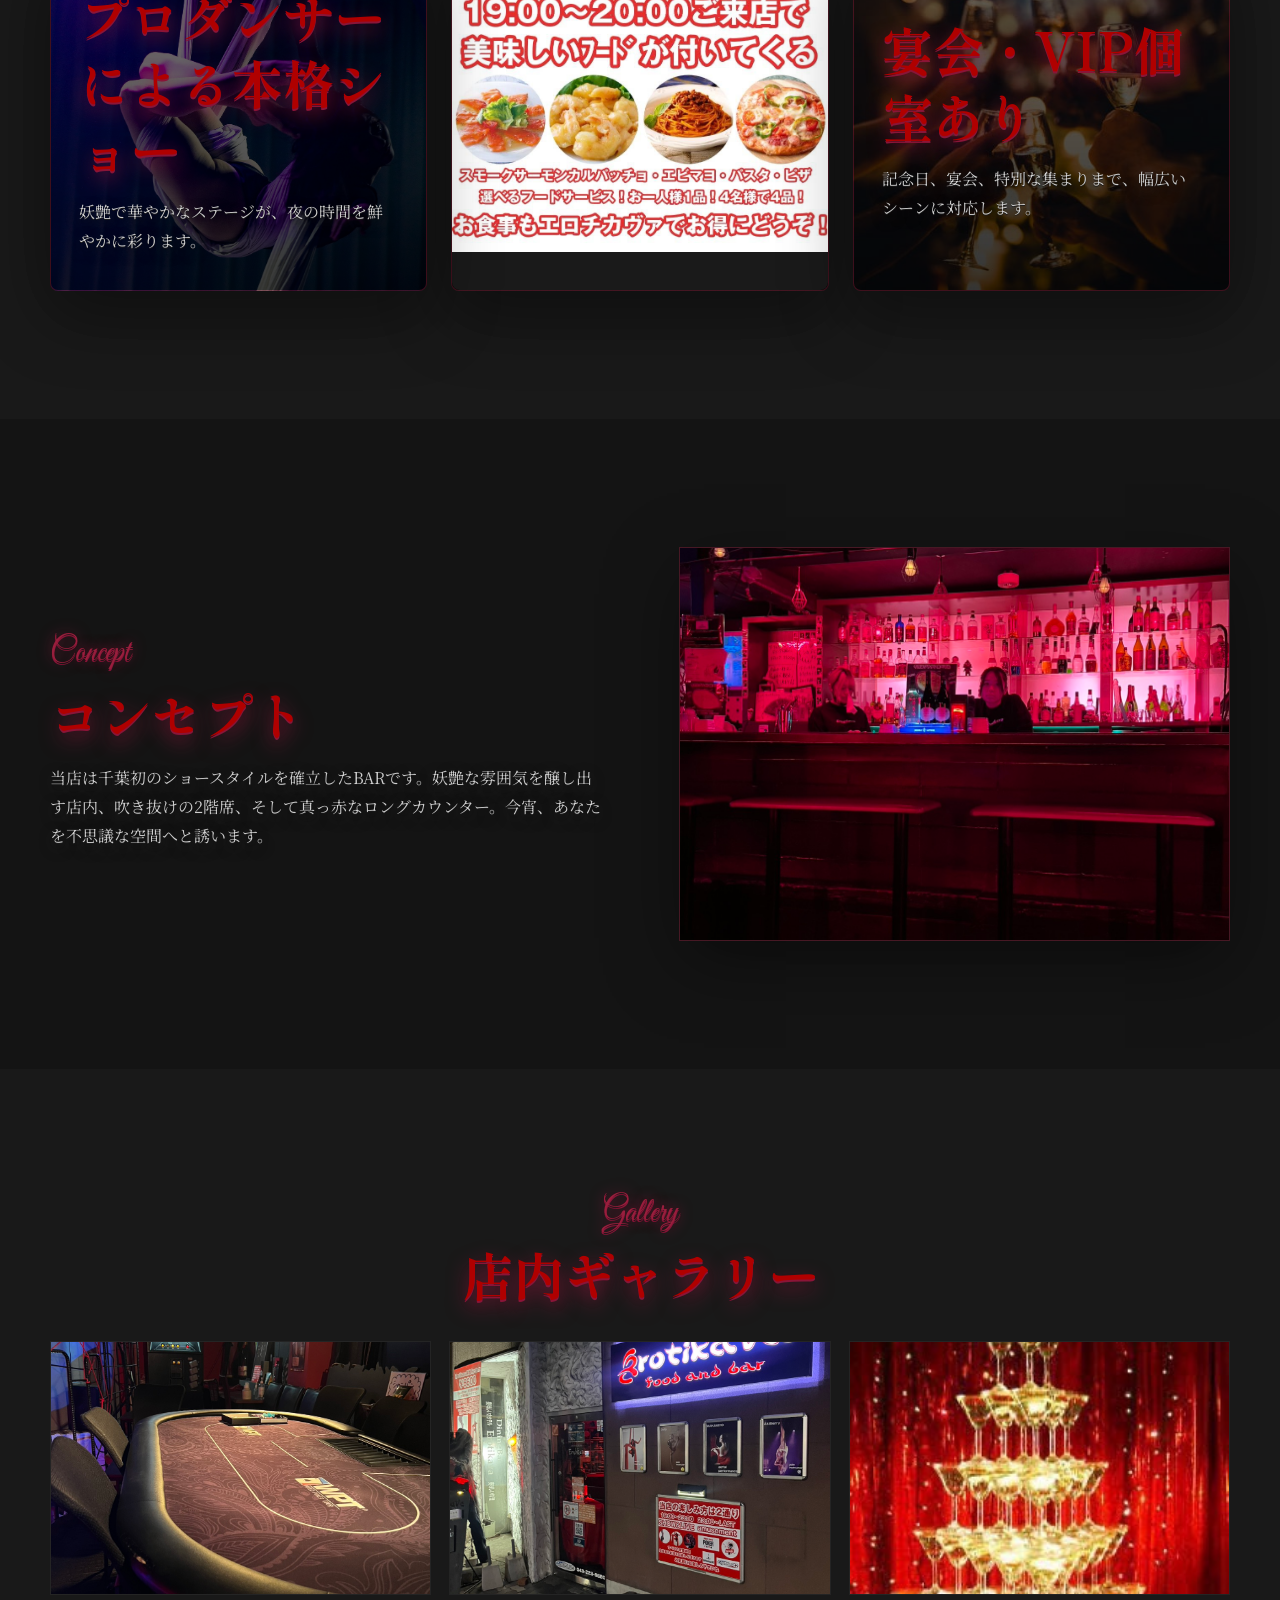
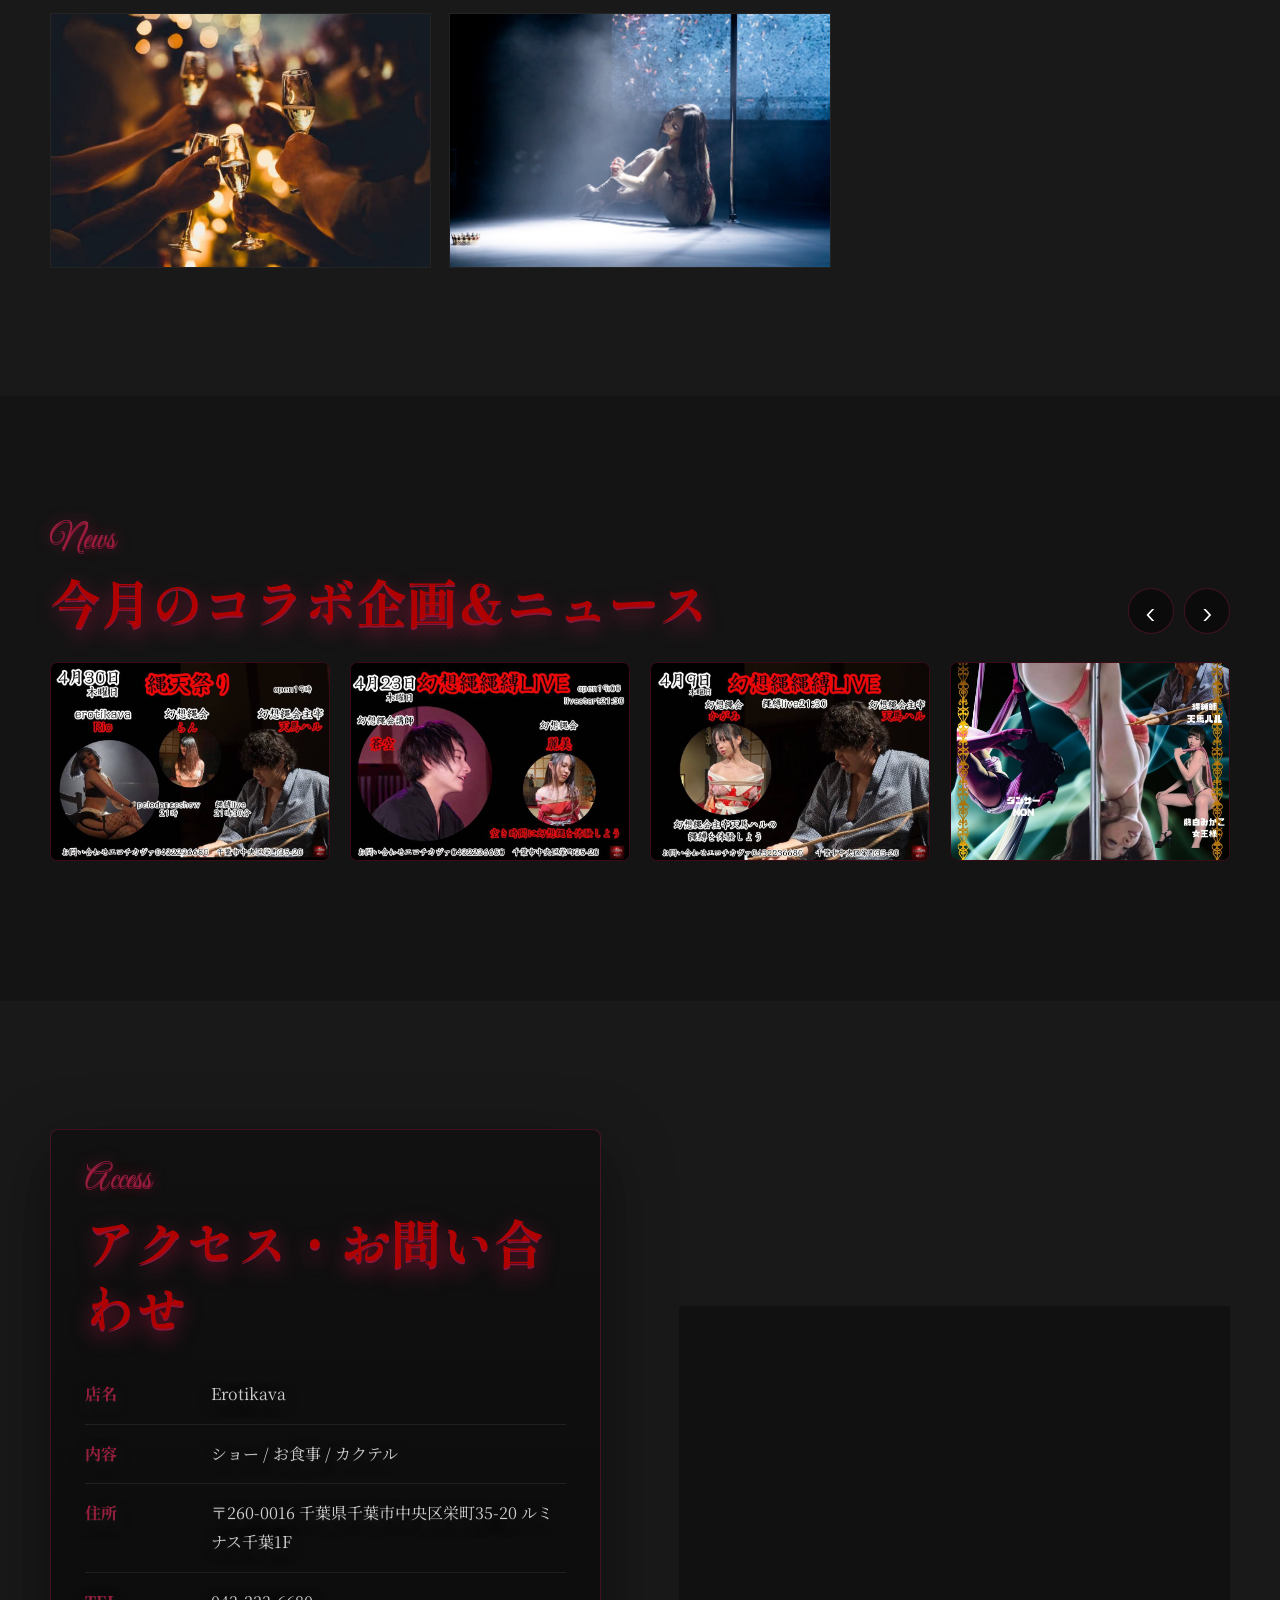
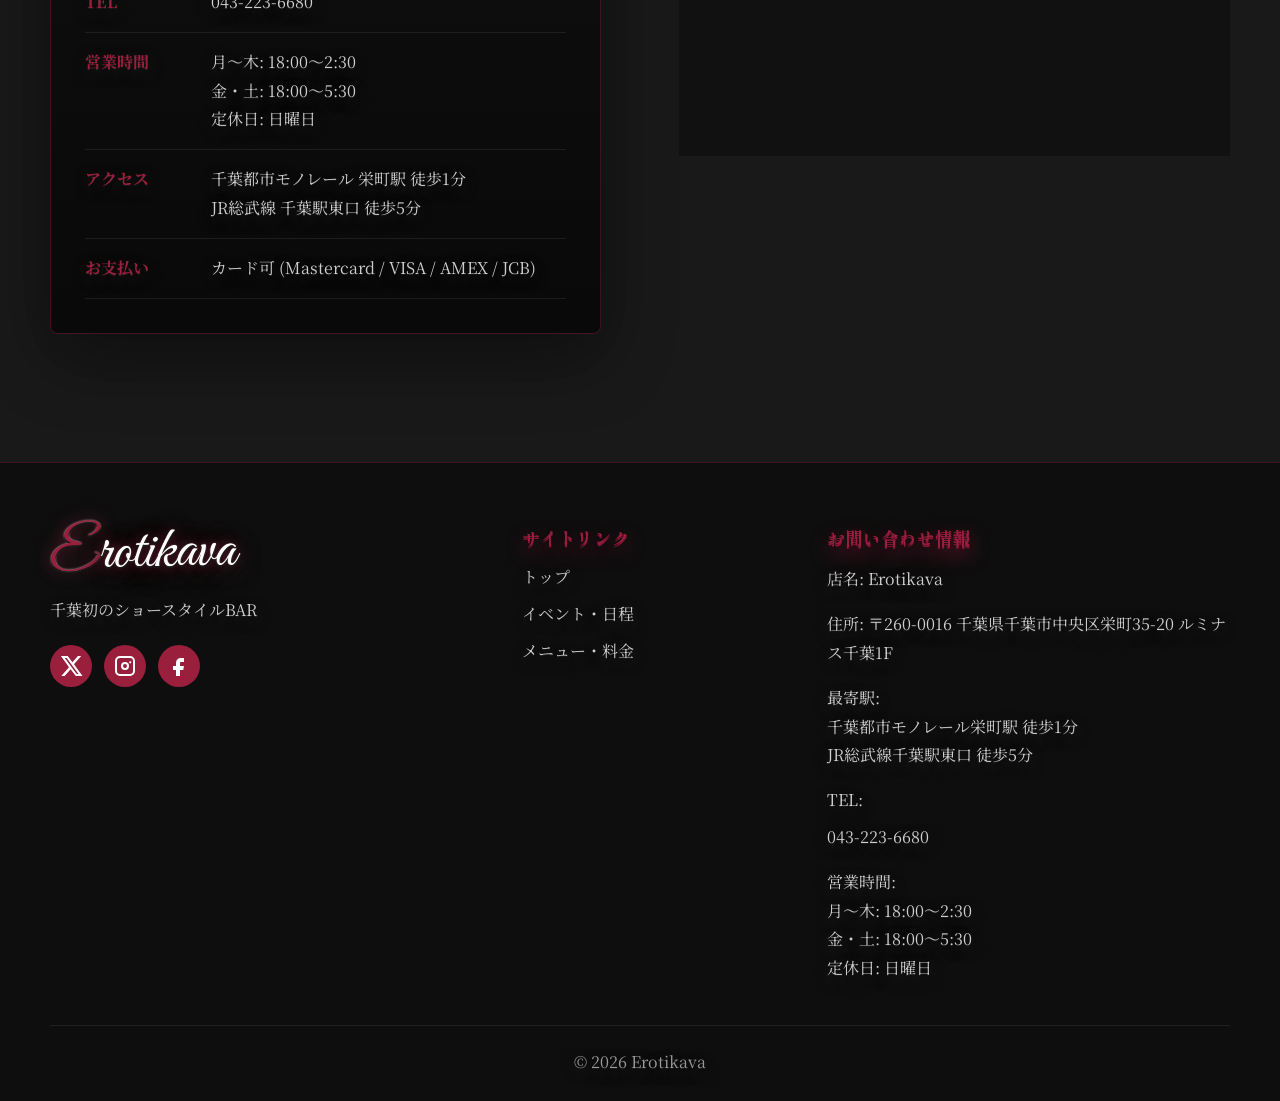
==== commit 0d076052: "修正版" ====
--- a/index.html
+++ b/index.html
@@ -4,7 +4,7 @@
   <meta charset="UTF-8">
   <meta name="viewport" content="width=device-width, initial-scale=1.0">
   <title>Erotikava | 千葉初のショースタイルBAR</title>
-  <meta name="description" content="千葉・栄町のショー&ダイニングバー Erotikava。ダンスショー、お食事、カクテル、貸切、VIP個室。">
+  <meta name="description" content="千葉・栄町のショー&ダイニングバー Erotikava。ダンスショー、お食事、カクテル、VIP個室。">
   <link rel="preconnect" href="https://fonts.googleapis.com">
   <link rel="preconnect" href="https://fonts.gstatic.com" crossorigin>
   <link href="https://fonts.googleapis.com/css2?family=Great+Vibes&family=Noto+Serif+JP:wght@400;500;700;900&family=Shippori+Mincho:wght@500;600;700;800&family=Zen+Kaku+Gothic+Antique:wght@500;700&display=swap" rel="stylesheet">
@@ -29,15 +29,27 @@
     <section class="hero-slider" aria-label="Erotikava メインビジュアル" data-hero-slider>
       <div class="hero-slide is-active">
         <img src="images/hero1.jpg" alt="ダンス&エキゾチックショー" onerror="this.src='https://placehold.co/1600x900/1A1A1A/ffffff?text=Erotikava+Show'">
-        <div class="hero-caption">毎週月〜土<br>ダンス&<br>エキゾチックショー<br>開催中</div>
+        <div class="hero-caption">
+          <span class="hero-caption-line">毎週月〜土</span>
+          <span class="hero-caption-line">ダンス&</span>
+          <span class="hero-caption-line">エキゾチックショー</span>
+          <span class="hero-caption-line">開催中</span>
+        </div>
       </div>
       <div class="hero-slide">
         <img src="images/hero2.jpg" alt="千葉初のショースタイルBAR Erotikava" onerror="this.src='https://placehold.co/1600x900/1A1A1A/ffffff?text=Show+Dining+Bar'">
-        <div class="hero-caption">千葉初の<br>ショースタイルBAR<br>Erotikava</div>
+        <div class="hero-caption">
+          <span class="hero-caption-line">千葉初の</span>
+          <span class="hero-caption-line">ショースタイルBAR</span>
+          <span class="hero-caption-line">Erotikava</span>
+        </div>
       </div>
       <div class="hero-slide">
         <img src="images/hero3.jpg" alt="非日常の空間" onerror="this.src='https://placehold.co/1600x900/1A1A1A/ffffff?text=Night+Experience'">
-        <div class="hero-caption">非日常の空間へ、<br>ようこそ</div>
+        <div class="hero-caption">
+          <span class="hero-caption-line">非日常の空間へ、</span>
+          <span class="hero-caption-line">ようこそ</span>
+        </div>
       </div>
       <button class="hero-arrow hero-prev" type="button" data-hero-prev aria-label="前のスライド">‹</button>
       <button class="hero-arrow hero-next" type="button" data-hero-next aria-label="次のスライド">›</button>
@@ -64,7 +76,7 @@
             <img class="feature-card-image" src="img/setc/j.jpg" alt="19:00〜20:00ご来店で美味しいフードが付いてくる" onerror="this.src='https://placehold.co/700x500/1A1A1A/ffffff?text=Food+Service'">
           </article>
           <article class="feature-card feature-card-bg-vip">
-            <h2>宴会・貸切・VIP個室あり</h2>
+            <h2>宴会・VIP個室あり</h2>
             <p>記念日、宴会、特別な集まりまで、幅広いシーンに対応します。</p>
           </article>
         </div>
@@ -87,14 +99,13 @@
         <p class="eyebrow center">Gallery</p>
         <h2 class="section-title">店内ギャラリー</h2>
         <div class="photo-grid gallery-grid">
-          <figure><img src="images/gallery1.jpg" alt="店内ギャラリー1" onerror="this.src='https://placehold.co/600x400/1A1A1A/ffffff?text=Gallery'"></figure>
           <figure><img src="images/gallery2.jpg" alt="店内ギャラリー2" onerror="this.src='https://placehold.co/600x400/1A1A1A/ffffff?text=Gallery'"></figure>
           <figure><img src="images/gallery3.jpg" alt="店内ギャラリー3" onerror="this.src='https://placehold.co/600x400/1A1A1A/ffffff?text=Gallery'"></figure>
           <figure><img src="images/gallery4.jpg" alt="店内ギャラリー4" onerror="this.src='https://placehold.co/600x400/1A1A1A/ffffff?text=Gallery'"></figure>
           <figure><img src="images/gallery5.jpg" alt="店内ギャラリー5" onerror="this.src='https://placehold.co/600x400/1A1A1A/ffffff?text=Gallery'"></figure>
           <figure><img src="images/gallery6.jpg" alt="店内ギャラリー6" onerror="this.src='https://placehold.co/600x400/1A1A1A/ffffff?text=Gallery'"></figure>
         </div>
-        <div class="gallery-counter" data-gallery-counter>1 / 6</div>
+        <div class="gallery-counter" data-gallery-counter>1 / 5</div>
       </div>
     </section>
 
--- a/style.css
+++ b/style.css
@@ -266,6 +266,10 @@
   transform: translate(-50%, -50%);
 }
 
+.hero-caption-line {
+  display: inline;
+}
+
 .hero-arrow {
   position: absolute;
   top: 50%;
@@ -358,6 +362,7 @@
 }
 
 h2 {
+  color: #B00000;
   font-size: clamp(2rem, 4vw, 3.4rem);
 }
 
@@ -769,7 +774,7 @@
 
 .page-hero h1 {
   display: inline-block;
-  color: var(--white);
+  color: #B00000;
   font-size: clamp(2.5rem, 7vw, 5.2rem);
 }
 
@@ -1073,23 +1078,33 @@
 
   .site-nav {
     position: fixed;
-    top: 0;
-    right: 0;
-    bottom: 0;
+    top: 76px;
+    right: 16px;
+    bottom: auto;
+    left: auto;
     z-index: 100;
     display: flex;
     flex-direction: column;
-    align-items: center;
-    justify-content: center;
-    gap: 32px;
-    width: 280px;
-    background: #0a0a0a;
-    border-left: 1px solid var(--line);
-    box-shadow: -8px 0 30px rgba(0, 0, 0, 0.6);
+    align-items: stretch;
+    justify-content: flex-start;
+    width: min(280px, calc(100% - 32px));
+    max-height: calc(100dvh - 92px);
+    gap: 8px;
+    padding: 18px;
+    border: 1px solid var(--line);
+    border-radius: 8px;
+    background: rgba(0, 0, 0, 0.92);
+    box-shadow: var(--shadow);
     opacity: 0;
+    overflow-y: auto;
     visibility: hidden;
-    transform: translateX(100%);
+    transform: translateX(16px);
     transition: opacity 0.3s ease, visibility 0.3s ease, transform 0.3s ease;
+  }
+
+  .site-nav a {
+    padding: 10px 0;
+    text-align: right;
   }
 
   .site-nav.is-open {
@@ -1098,12 +1113,6 @@
     transform: translateX(0);
   }
 
-  .site-nav a {
-    font-size: 1.2rem;
-    padding: 14px 0;
-    color: var(--white);
-  }
-
   .feature-grid,
   .menu-card-grid,
   .footer-inner {
@@ -1113,7 +1122,26 @@
   .feature-card,
   .feature-card-bg-show,
   .feature-card-bg-vip {
-    min-height: 320px;
+    min-height: 0;
+    aspect-ratio: 891 / 630;
+  }
+
+  .feature-card {
+    display: flex;
+    flex-direction: column;
+    justify-content: flex-end;
+  }
+
+  .feature-card-media-only {
+    display: block;
+    height: auto;
+    padding: 0;
+  }
+
+  .feature-card-media-only .feature-card-image {
+    width: 100%;
+    height: 100%;
+    object-fit: cover;
   }
 
   .two-column {
@@ -1137,6 +1165,13 @@
     padding: 12px 16px;
   }
 
+  .site-nav {
+    top: 72px;
+    right: 12px;
+    width: min(260px, calc(100% - 24px));
+    max-height: calc(100dvh - 84px);
+  }
+
   .brand-logo {
     min-width: 160px;
     font-size: 2.9rem;
@@ -1151,7 +1186,13 @@
   }
 
   .hero-caption {
-    font-size: clamp(1.8rem, 6.3vw, 2.7rem);
+    width: min(520px, calc(100% - 28px));
+    font-size: clamp(1.9rem, 8.6vw, 2.8rem);
+    line-height: 1.38;
+  }
+
+  .hero-caption-line {
+    display: block;
   }
 
   .hero-arrow {
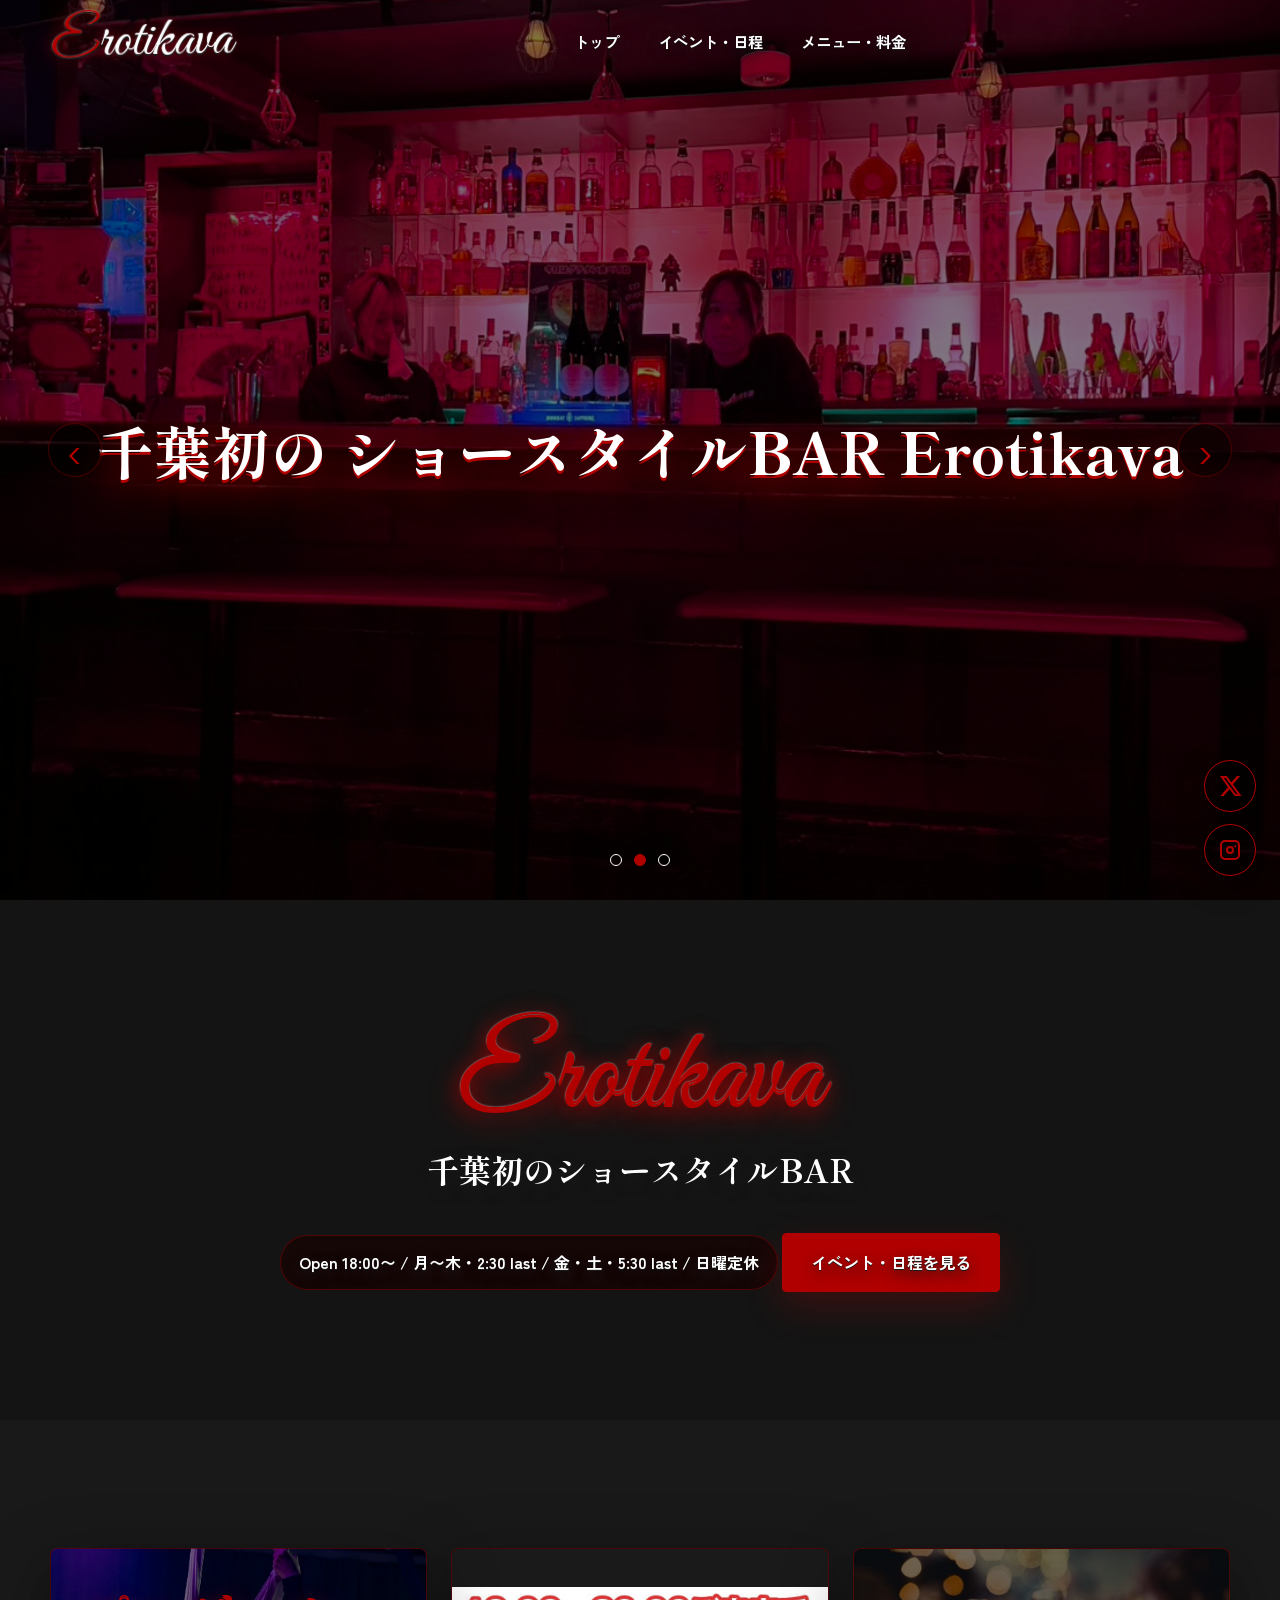
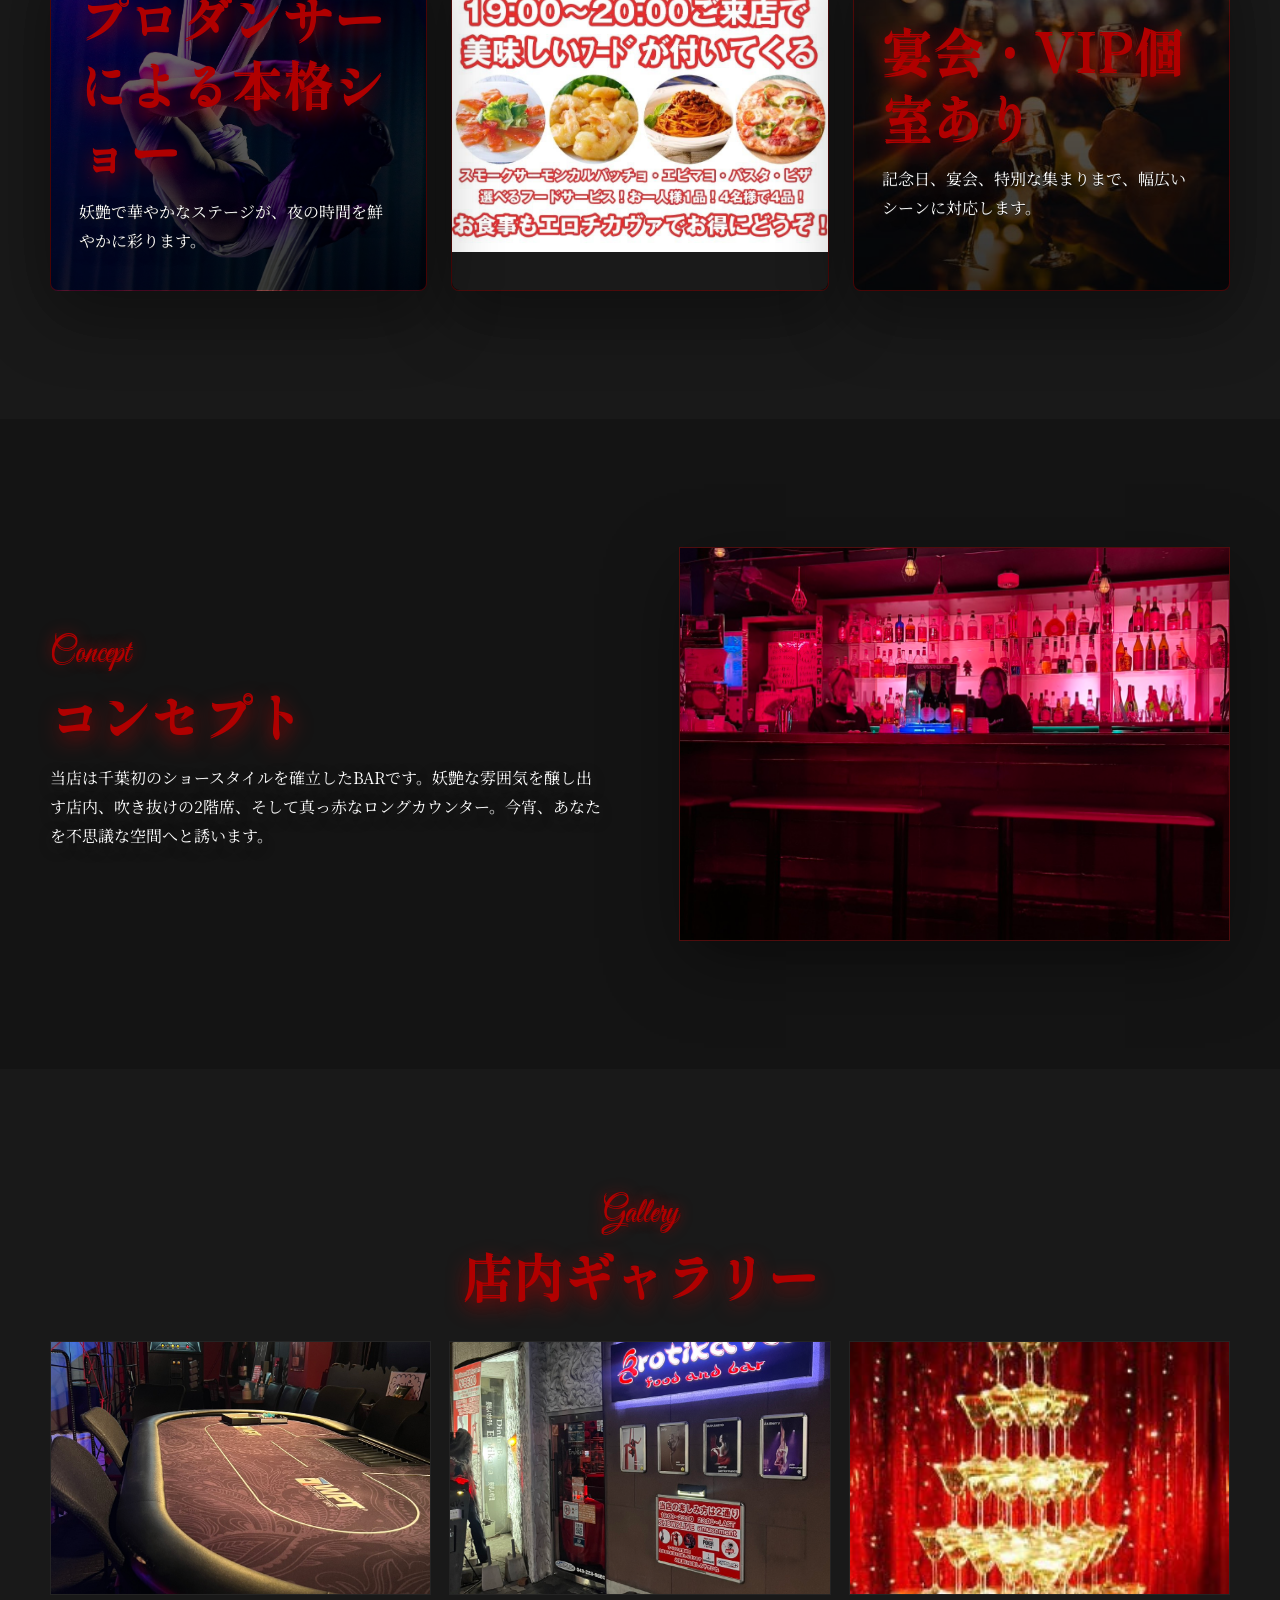
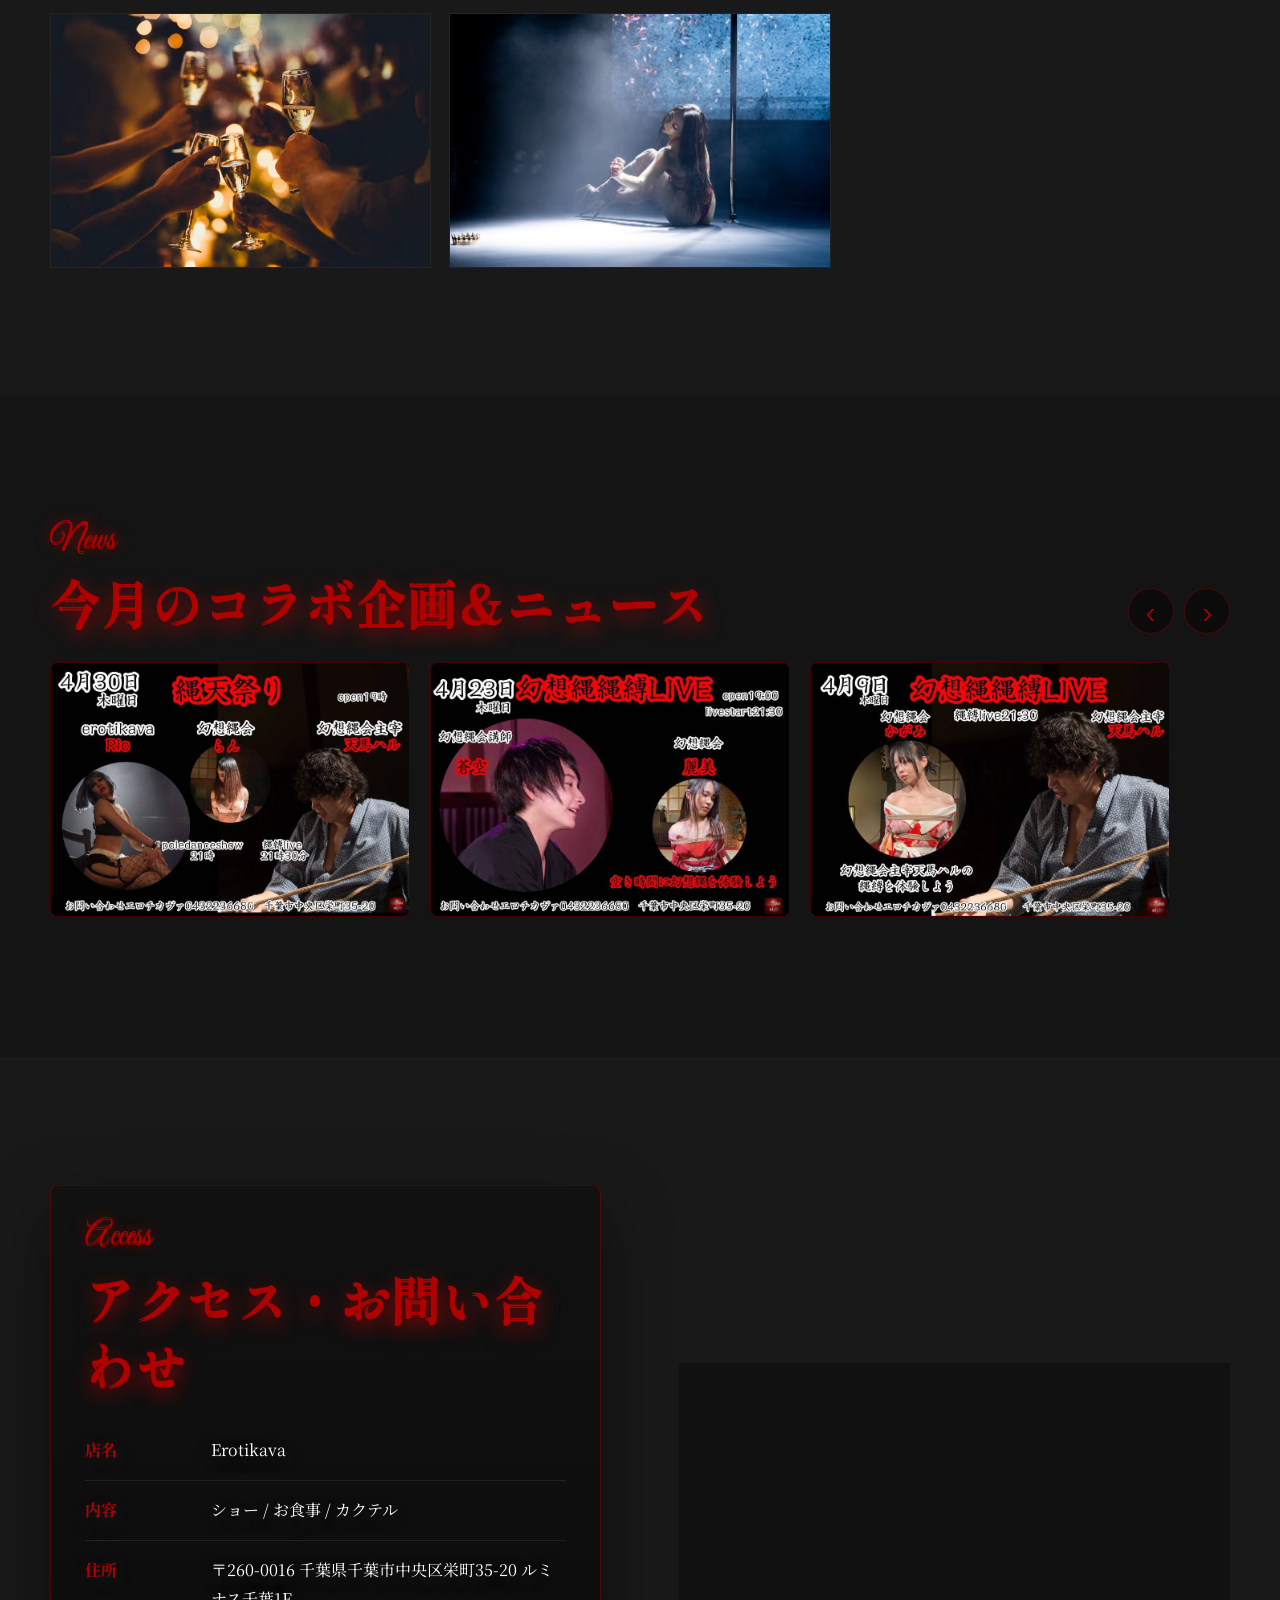
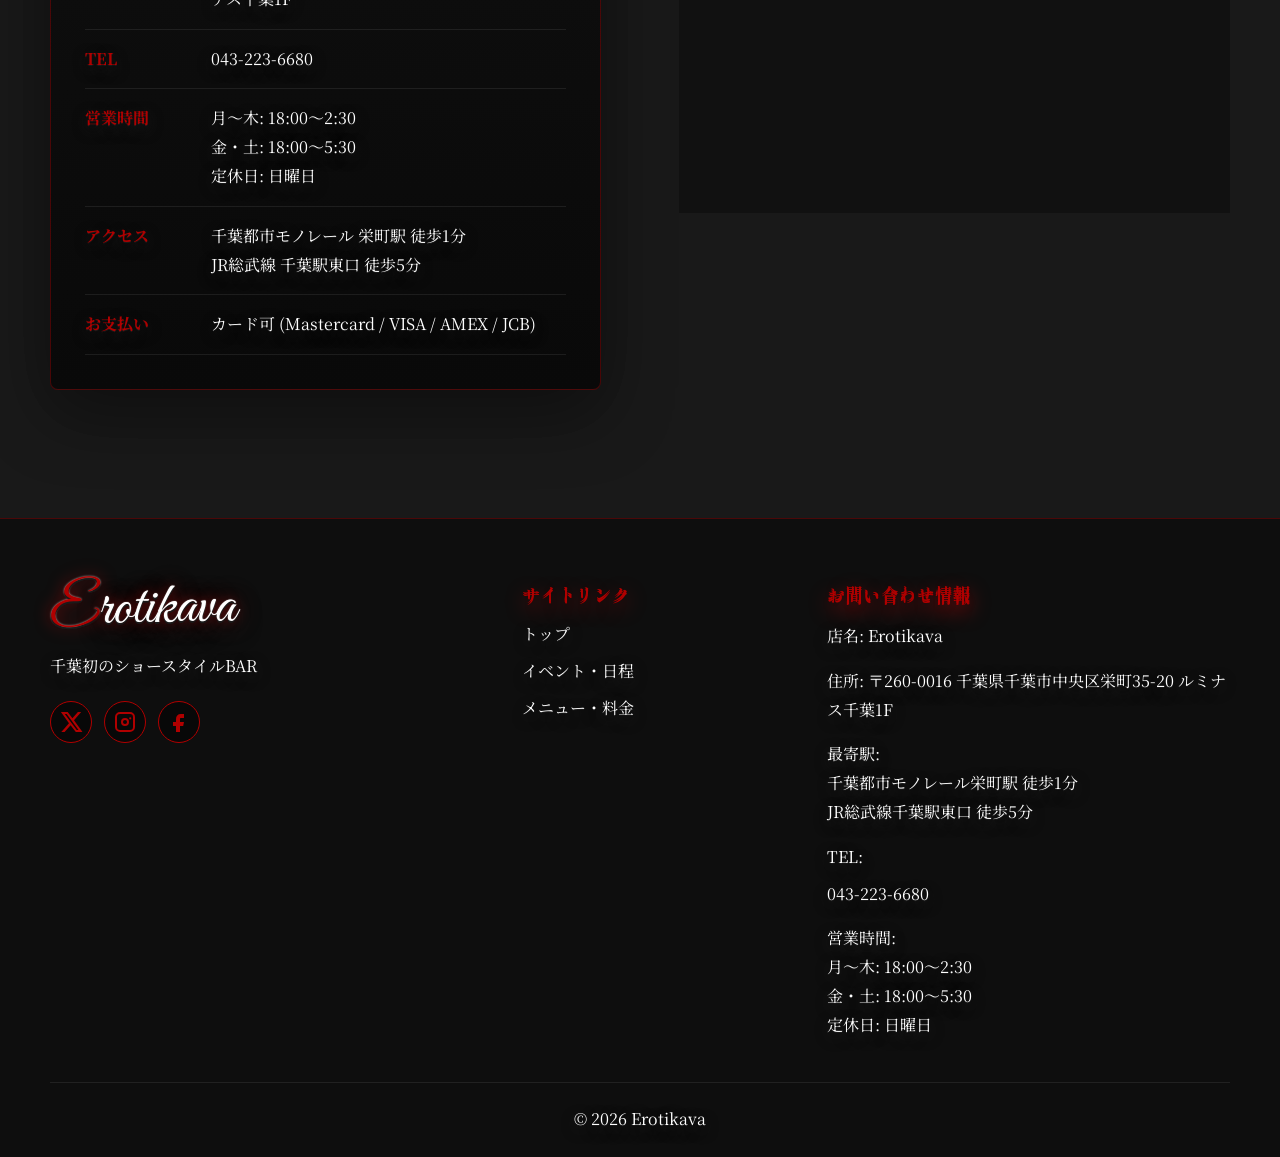
==== commit 451504a5: "修正版" ====
--- a/index.html
+++ b/index.html
@@ -131,11 +131,8 @@
           <article class="news-card">
             <img src="images/news3.jpg" alt="イベント・ニュース" onerror="this.src='https://placehold.co/600x400/1A1A1A/ffffff?text=News'">
           </article>
-          <article class="news-card">
-            <img src="images/news4.jpg" alt="イベント・ニュース" onerror="this.src='https://placehold.co/600x400/1A1A1A/ffffff?text=News'">
-          </article>
-        </div>
-        <div class="news-counter" data-news-counter>1 / 4</div>
+        </div>
+        <div class="news-counter" data-news-counter>1 / 3</div>
       </div>
     </section>
 
--- a/style.css
+++ b/style.css
@@ -3,13 +3,13 @@
   --paint-glass: rgba(26, 26, 26, 0.88);
   --panel: #111111;
   --panel-soft: #171717;
-  --red: #991f3d;
-  --deep-red: #991f3d;
+  --red: #B00000;
+  --deep-red: #B00000;
   --white: #ffffff;
-  --muted: #cfcfcf;
-  --line: rgba(153, 31, 61, 0.38);
+  --muted: #ffffff;
+  --line: rgba(176, 0, 0, 0.38);
   --shadow: 0 22px 70px rgba(0, 0, 0, 0.42);
-  --text-shadow: 0 2px 0 #8A1538, 0 8px 20px #8A1538;
+  --text-shadow: 0 2px 0 #B00000, 0 8px 20px #B00000;
   --text-shadow-soft: 0 1px 0 #1A1A1A, 0 5px 14px #1A1A1A;
   --script: "Great Vibes", cursive;
   --display: "Shippori Mincho", serif;
@@ -116,8 +116,8 @@
   text-shadow:
     0 2px 0 #1A1A1A,
     0 0 1px rgba(255, 255, 255, 0.88),
-    0 0 12px rgba(153, 31, 61, 0.58),
-    0 0 28px rgba(153, 31, 61, 0.42),
+    0 0 12px rgba(176, 0, 0, 0.58),
+    0 0 28px rgba(176, 0, 0, 0.42),
     0 8px 24px #1A1A1A;
   transform: rotate(-1deg);
 }
@@ -127,7 +127,7 @@
   text-shadow:
     0 2px 0 #1A1A1A,
     0 0 2px rgba(255, 255, 255, 0.72),
-    0 0 16px rgba(153, 31, 61, 0.86);
+    0 0 16px rgba(176, 0, 0, 0.86);
 }
 
 .site-nav {
@@ -173,6 +173,11 @@
   transition: background 0.3s ease, border-color 0.3s ease, transform 0.3s ease;
 }
 
+.scroll-controls button,
+.hero-arrow {
+  color: var(--red);
+}
+
 .tab-buttons button:hover,
 .scroll-controls button:hover,
 .hero-arrow:hover {
@@ -198,7 +203,7 @@
   width: 20px;
   height: 2px;
   margin: 5px auto;
-  background: var(--white);
+  background: var(--red);
   transition: transform 0.3s ease, opacity 0.3s ease;
 }
 
@@ -262,7 +267,7 @@
   line-height: 1.4;
   text-align: center;
   white-space: nowrap;
-  text-shadow: 0 3px 0 #8A1538, 0 12px 38px #8A1538;
+  text-shadow: 0 3px 0 #B00000, 0 12px 38px #B00000;
   transform: translate(-50%, -50%);
 }
 
@@ -382,10 +387,10 @@
   font-weight: 400;
   line-height: 0.88;
   text-shadow:
-    0 3px 0 #8A1538,
+    0 3px 0 #B00000,
     0 0 2px rgba(255, 255, 255, 0.68),
-    0 0 18px rgba(153, 31, 61, 0.6),
-    0 10px 28px #8A1538;
+    0 0 18px rgba(176, 0, 0, 0.6),
+    0 10px 28px #B00000;
 }
 
 .lead {
@@ -422,7 +427,7 @@
   font-family: var(--nav);
   font-weight: 700;
   text-shadow: var(--text-shadow-soft);
-  box-shadow: 0 14px 36px rgba(153, 31, 61, 0.25);
+  box-shadow: 0 14px 36px rgba(176, 0, 0, 0.25);
   transition: background 0.3s ease, transform 0.3s ease;
 }
 
@@ -494,7 +499,7 @@
 
 .feature-card:hover {
   border-color: var(--red);
-  box-shadow: 0 0 34px rgba(153, 31, 61, 0.38);
+  box-shadow: 0 0 34px rgba(176, 0, 0, 0.38);
   transform: translateY(-5px);
 }
 
@@ -549,6 +554,10 @@
   align-items: center;
 }
 
+.two-column > * {
+  min-width: 0;
+}
+
 .eyebrow {
   margin: 0 0 12px;
   color: var(--red);
@@ -557,7 +566,7 @@
   font-weight: 400;
   line-height: 1;
   text-transform: none;
-  text-shadow: 0 2px 0 #8A1538, 0 0 14px #8A1538;
+  text-shadow: 0 2px 0 #B00000, 0 0 14px #B00000;
 }
 
 .section-image {
@@ -588,7 +597,10 @@
   grid-template-columns: repeat(3, 1fr);
 }
 
-.gallery-counter {
+.gallery-counter,
+.event-counter,
+.food-menu-counter,
+.drink-menu-counter {
   display: none;
   margin-top: 16px;
   color: var(--muted);
@@ -624,7 +636,7 @@
 .photo-grid figure::after {
   position: absolute;
   inset: 0;
-  background: rgba(153, 31, 61, 0.4);
+  background: rgba(176, 0, 0, 0.4);
   opacity: 0;
   transition: opacity 0.3s ease;
   content: "";
@@ -749,7 +761,9 @@
 
 .map-frame,
 .calendar-frame {
+  display: block;
   width: 100%;
+  max-width: 100%;
   border: 1px solid var(--line);
   background: var(--panel);
 }
@@ -880,7 +894,7 @@
 }
 
 .note {
-  color: #bdbdbd;
+  color: var(--white);
   font-size: 0.92rem;
 }
 
@@ -1004,9 +1018,10 @@
   width: 42px;
   height: 42px;
   margin: 0;
+  border: 1px solid var(--red);
   border-radius: 50%;
-  color: var(--white);
-  background: var(--red);
+  color: var(--red);
+  background: rgba(0, 0, 0, 0.45);
 }
 
 .copyright {
@@ -1014,7 +1029,7 @@
   margin: 42px auto 0;
   padding-top: 22px;
   border-top: 1px solid rgba(255, 255, 255, 0.08);
-  color: #9a9a9a;
+  color: var(--white);
   text-align: center;
 }
 
@@ -1033,15 +1048,16 @@
   place-items: center;
   width: 52px;
   height: 52px;
+  border: 1px solid var(--red);
   border-radius: 50%;
-  color: var(--white);
-  background: var(--red);
+  color: var(--red);
+  background: rgba(0, 0, 0, 0.45);
   box-shadow: 0 10px 30px rgba(0, 0, 0, 0.45);
   transition: background 0.3s ease, transform 0.3s ease;
 }
 
 .floating-social a:hover {
-  background: var(--deep-red);
+  background: rgba(176, 0, 0, 0.18);
   transform: translateX(-4px);
 }
 
@@ -1220,6 +1236,20 @@
     flex-direction: column;
   }
 
+  .news-section .section-heading-row h2 {
+    font-size: clamp(1.45rem, 7vw, 1.85rem);
+    white-space: nowrap;
+  }
+
+  .contact-panel h2 {
+    font-size: clamp(1.6rem, 8vw, 2rem);
+    white-space: nowrap;
+  }
+
+  .access-section .map-frame {
+    height: 360px;
+  }
+
   .gallery-grid,
   .event-grid,
   .menu-image-grid,
@@ -1243,13 +1273,59 @@
     display: none;
   }
 
-  .gallery-grid figure {
+  .event-grid {
+    display: flex;
+    overflow-x: auto;
+    scroll-snap-type: x mandatory;
+    scrollbar-width: none;
+    -webkit-overflow-scrolling: touch;
+    gap: 0;
+  }
+
+  .event-grid::-webkit-scrollbar {
+    display: none;
+  }
+
+  .food-menu-board-grid,
+  .menu-image-grid {
+    display: flex;
+    overflow-x: auto;
+    scroll-snap-type: x mandatory;
+    scrollbar-width: none;
+    -webkit-overflow-scrolling: touch;
+    gap: 0;
+  }
+
+  .food-menu-board-grid::-webkit-scrollbar,
+  .menu-image-grid::-webkit-scrollbar {
+    display: none;
+  }
+
+  .gallery-grid figure,
+  .event-grid figure,
+  .food-menu-board-grid figure,
+  .menu-image-grid figure {
     flex: 0 0 100%;
     scroll-snap-align: center;
     border: none;
   }
 
-  .gallery-counter {
+  .event-grid figure {
+    aspect-ratio: 500 / 400;
+  }
+
+  .event-grid img {
+    padding: 0;
+  }
+
+  .menu-image-grid img {
+    padding: 0;
+  }
+
+  .gallery-counter,
+  .event-counter,
+  .food-menu-counter,
+  .drink-menu-counter {
     display: block;
   }
 
@@ -1257,6 +1333,7 @@
     display: flex;
     grid-auto-columns: unset;
     grid-auto-flow: unset;
+    align-items: flex-start;
     overflow-x: auto;
     scroll-snap-type: x mandatory;
     scrollbar-width: none;
@@ -1271,12 +1348,14 @@
 
   .news-card {
     flex: 0 0 100%;
+    aspect-ratio: 891 / 630;
     scroll-snap-align: center;
     border: none;
     border-radius: 0;
   }
 
   .news-card img {
+    height: 100%;
     aspect-ratio: auto;
     object-fit: contain;
   }
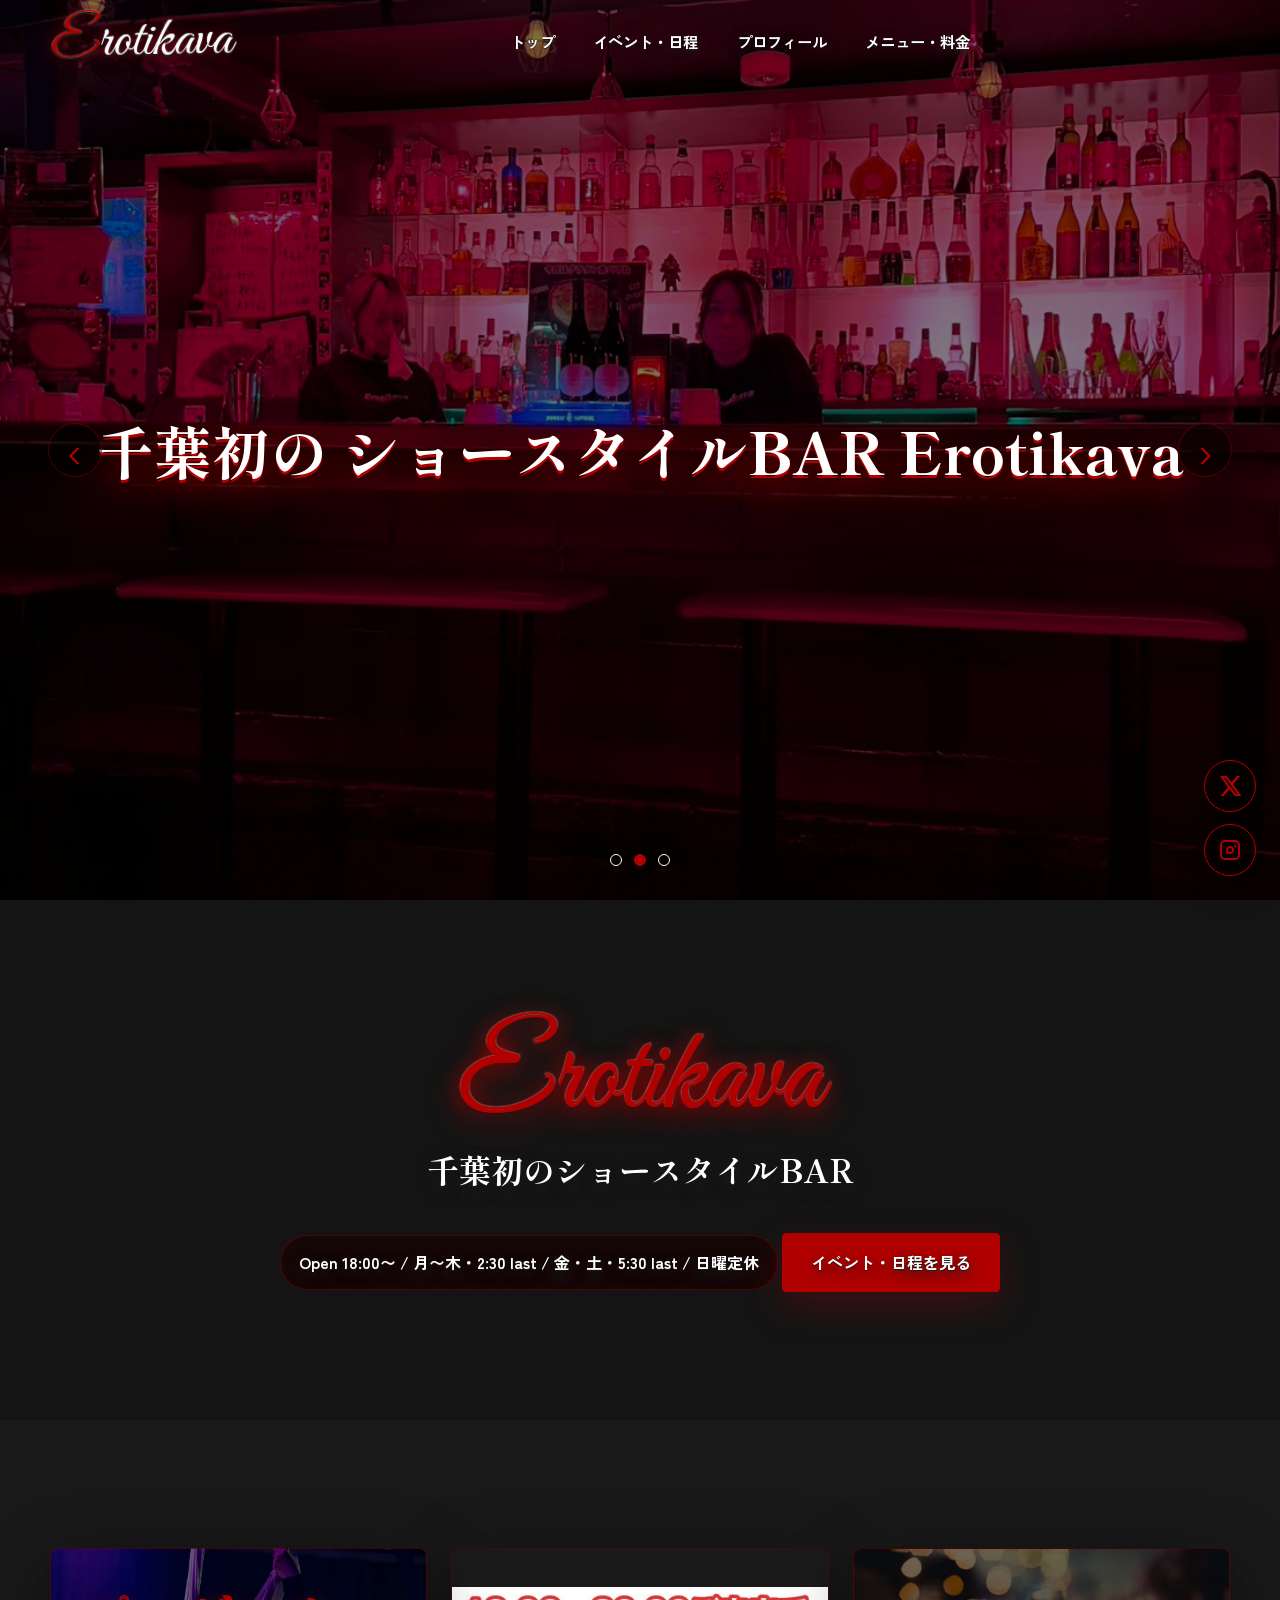
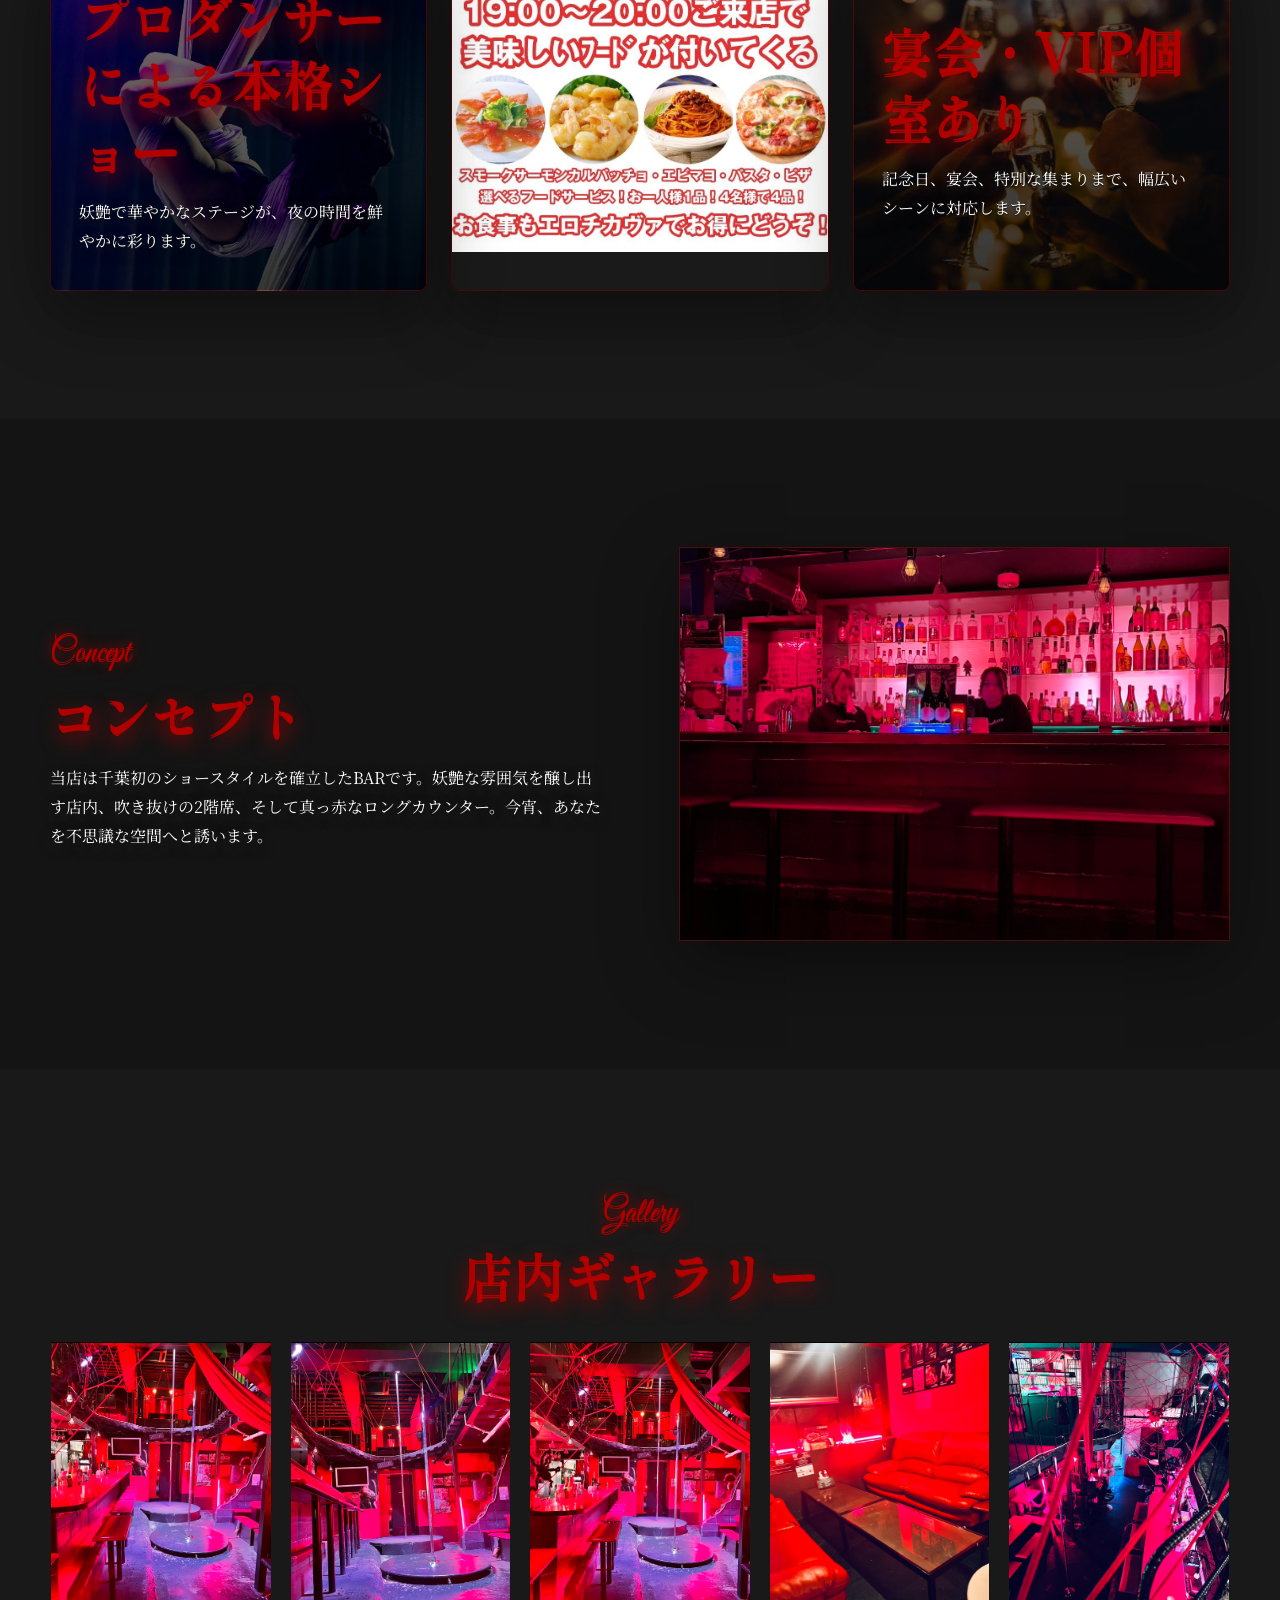
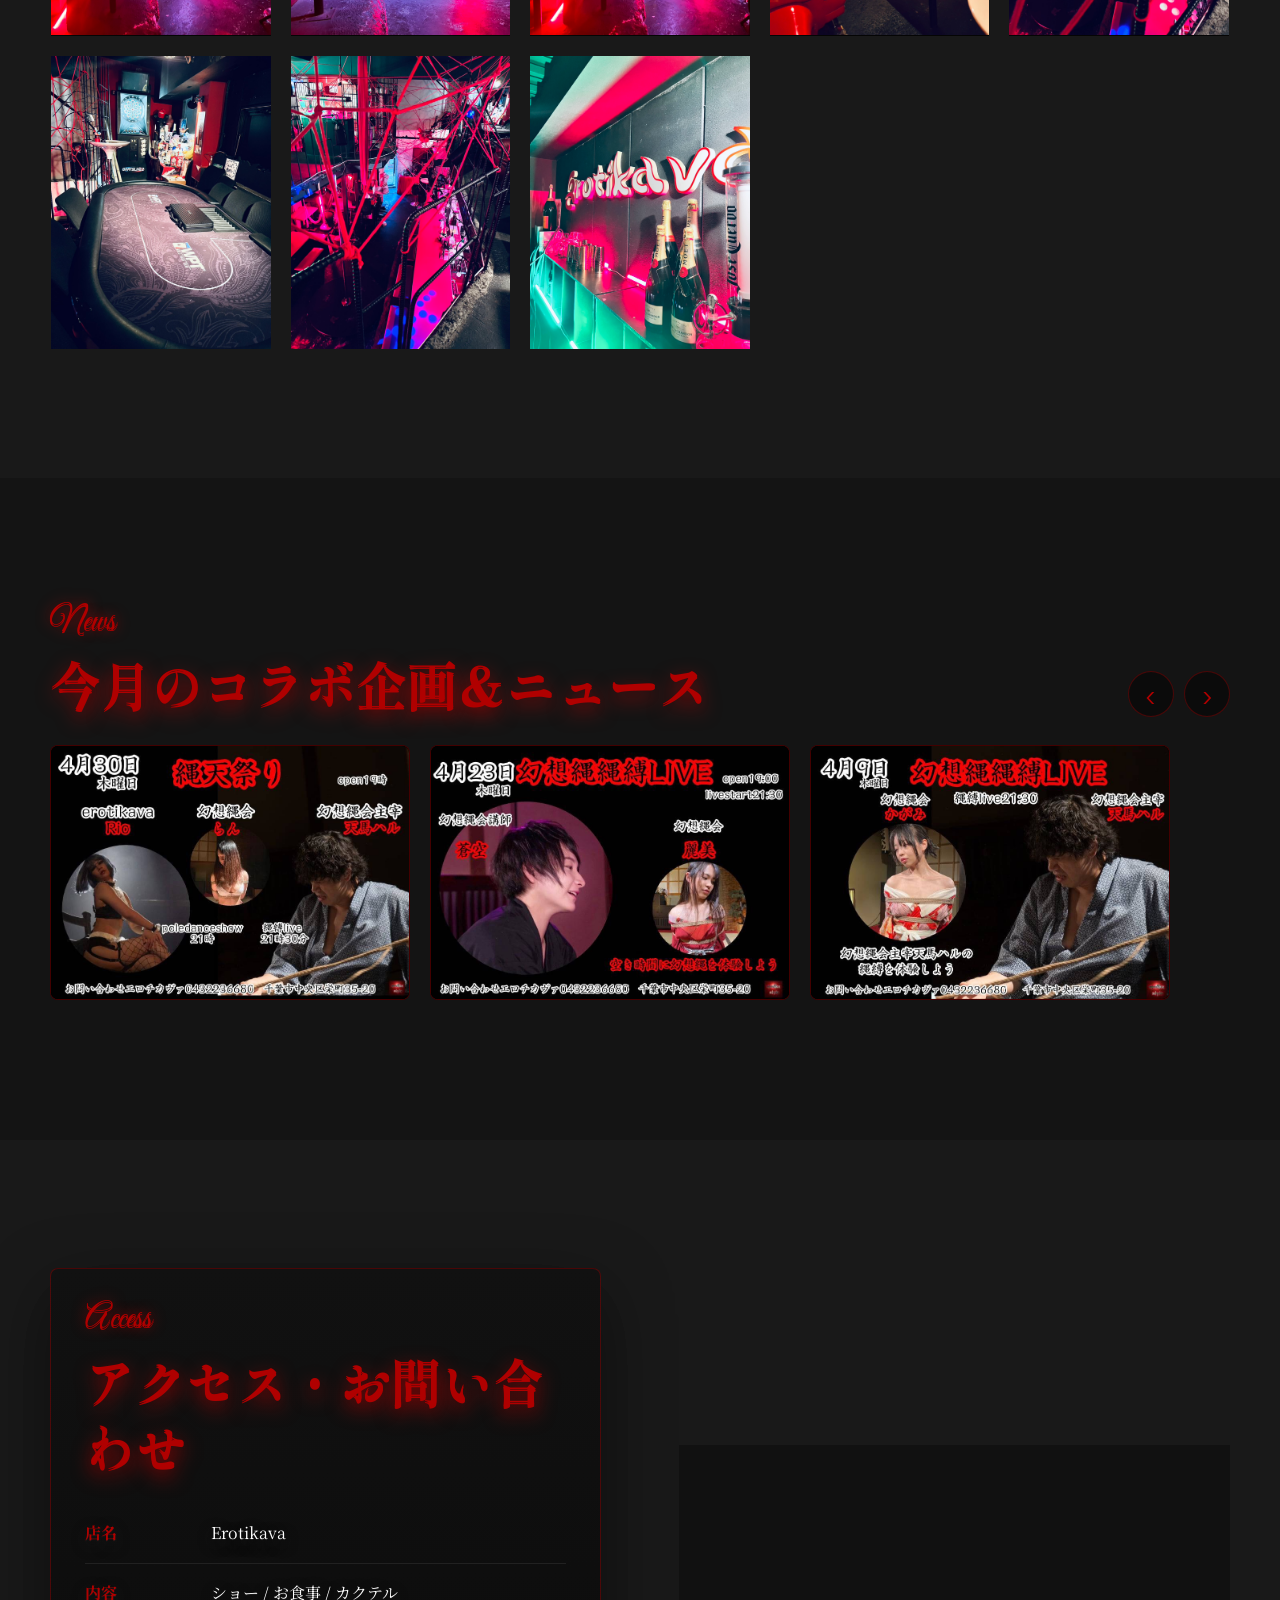
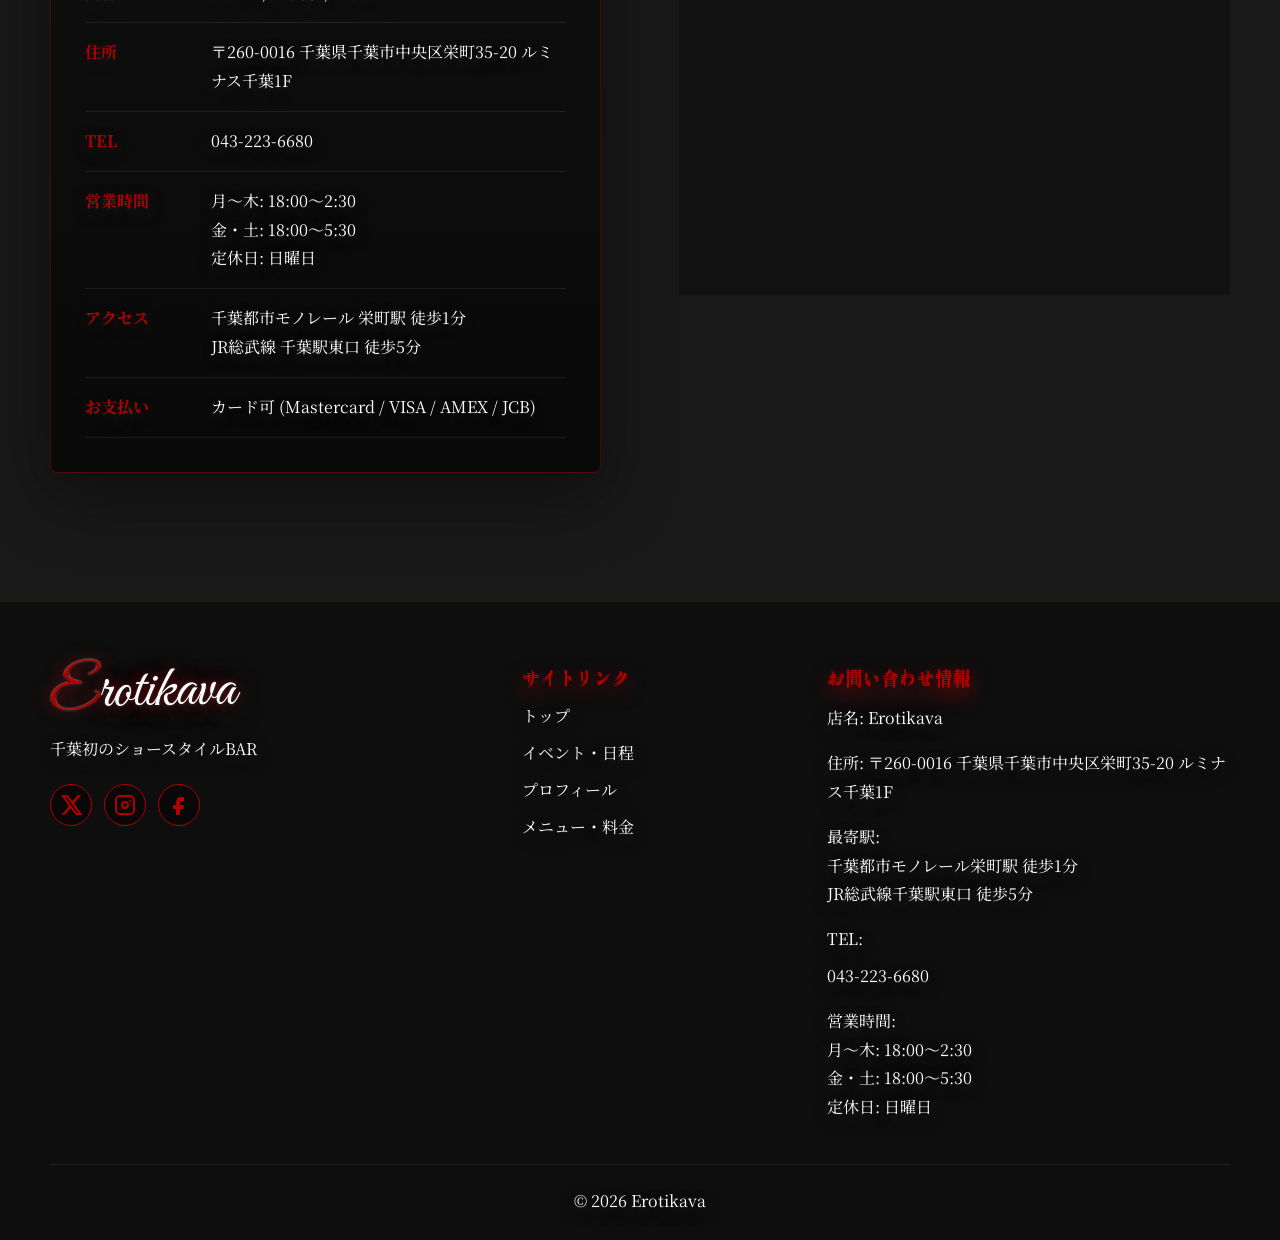
==== commit 6545cf20: "修正版" ====
--- a/index.html
+++ b/index.html
@@ -21,6 +21,7 @@
     <nav class="site-nav" data-nav>
       <a href="index.html">トップ</a>
       <a href="reservations.html">イベント・日程</a>
+      <a href="profile.html">プロフィール</a>
       <a href="menu.html">メニュー・料金</a>
     </nav>
   </header>
@@ -98,14 +99,17 @@
       <div class="section-inner">
         <p class="eyebrow center">Gallery</p>
         <h2 class="section-title">店内ギャラリー</h2>
-        <div class="photo-grid gallery-grid">
-          <figure><img src="images/gallery2.jpg" alt="店内ギャラリー2" onerror="this.src='https://placehold.co/600x400/1A1A1A/ffffff?text=Gallery'"></figure>
-          <figure><img src="images/gallery3.jpg" alt="店内ギャラリー3" onerror="this.src='https://placehold.co/600x400/1A1A1A/ffffff?text=Gallery'"></figure>
-          <figure><img src="images/gallery4.jpg" alt="店内ギャラリー4" onerror="this.src='https://placehold.co/600x400/1A1A1A/ffffff?text=Gallery'"></figure>
-          <figure><img src="images/gallery5.jpg" alt="店内ギャラリー5" onerror="this.src='https://placehold.co/600x400/1A1A1A/ffffff?text=Gallery'"></figure>
-          <figure><img src="images/gallery6.jpg" alt="店内ギャラリー6" onerror="this.src='https://placehold.co/600x400/1A1A1A/ffffff?text=Gallery'"></figure>
-        </div>
-        <div class="gallery-counter" data-gallery-counter>1 / 5</div>
+        <div class="photo-grid gallery-grid store-gallery-grid">
+          <figure><img src="images/line_oa_chat_260618_201137.jpg" alt="店内ギャラリー カウンターから見たステージ" onerror="this.src='https://placehold.co/600x800/1A1A1A/ffffff?text=Gallery'"></figure>
+          <figure><img src="images/line_oa_chat_260618_201153.jpg" alt="店内ギャラリー ステージ正面別カット" onerror="this.src='https://placehold.co/600x800/1A1A1A/ffffff?text=Gallery'"></figure>
+          <figure><img src="images/line_oa_chat_260618_201206.jpg" alt="店内ギャラリー ステージ正面" onerror="this.src='https://placehold.co/600x800/1A1A1A/ffffff?text=Gallery'"></figure>
+          <figure><img src="images/line_oa_chat_260618_201223.jpg" alt="店内ギャラリー ソファ席" onerror="this.src='https://placehold.co/600x800/1A1A1A/ffffff?text=Gallery'"></figure>
+          <figure><img src="images/line_oa_chat_260618_201236.jpg" alt="店内ギャラリー 2階からの眺め" onerror="this.src='https://placehold.co/600x800/1A1A1A/ffffff?text=Gallery'"></figure>
+          <figure><img src="images/line_oa_chat_260618_201253.jpg" alt="店内ギャラリー ポーカーテーブル" onerror="this.src='https://placehold.co/600x800/1A1A1A/ffffff?text=Gallery'"></figure>
+          <figure><img src="images/line_oa_chat_260618_201305.jpg" alt="店内ギャラリー 2階からの眺め別カット" onerror="this.src='https://placehold.co/600x800/1A1A1A/ffffff?text=Gallery'"></figure>
+          <figure><img src="images/line_oa_chat_260618_201324.jpg" alt="店内ギャラリー ロゴカウンター" onerror="this.src='https://placehold.co/600x800/1A1A1A/ffffff?text=Gallery'"></figure>
+        </div>
+        <div class="gallery-counter" data-gallery-counter>1 / 8</div>
       </div>
     </section>
 
@@ -171,6 +175,7 @@
         <h2>サイトリンク</h2>
         <a href="index.html">トップ</a>
         <a href="reservations.html">イベント・日程</a>
+        <a href="profile.html">プロフィール</a>
         <a href="menu.html">メニュー・料金</a>
       </div>
       <div>
--- a/style.css
+++ b/style.css
@@ -597,6 +597,117 @@
   grid-template-columns: repeat(3, 1fr);
 }
 
+.store-gallery-grid {
+  grid-template-columns: repeat(5, 1fr);
+}
+
+.monthly-event-calendar {
+  display: grid;
+  gap: 14px;
+}
+
+.calendar-weekdays,
+.calendar-event-grid {
+  display: grid;
+  grid-template-columns: repeat(7, minmax(0, 1fr));
+  gap: 14px;
+}
+
+.calendar-weekdays span {
+  display: grid;
+  place-items: center;
+  min-height: 52px;
+  border: 1px solid var(--line);
+  border-radius: 8px;
+  color: var(--red);
+  background: rgba(12, 12, 12, 0.9);
+  font-family: var(--nav);
+  font-weight: 700;
+  letter-spacing: 0.08em;
+}
+
+.calendar-event-card {
+  display: grid;
+  grid-template-rows: auto 1fr;
+  overflow: hidden;
+  border: 1px solid var(--line);
+  border-radius: 10px;
+  background: linear-gradient(180deg, #120808, #090909);
+  box-shadow: var(--shadow);
+}
+
+.calendar-event-head {
+  display: flex;
+  align-items: center;
+  justify-content: space-between;
+  gap: 12px;
+  padding: 12px 14px;
+  border-bottom: 1px solid rgba(255, 255, 255, 0.08);
+  background: rgba(176, 0, 0, 0.12);
+}
+
+.calendar-event-date {
+  color: var(--white);
+  font-family: var(--display);
+  font-size: 1.05rem;
+  font-weight: 700;
+}
+
+.calendar-event-label {
+  padding: 4px 8px;
+  border: 1px solid var(--line);
+  border-radius: 999px;
+  color: var(--red);
+  font-family: var(--nav);
+  font-size: 0.72rem;
+  font-weight: 700;
+  letter-spacing: 0.08em;
+  text-transform: uppercase;
+}
+
+.calendar-event-card figure {
+  margin: 0;
+  aspect-ratio: 5 / 7;
+  background: #050505;
+}
+
+.calendar-event-card img {
+  width: 100%;
+  height: 100%;
+  object-fit: contain;
+  background: #050505;
+}
+
+.calendar-event-card.is-closed {
+  min-height: 240px;
+  background:
+    linear-gradient(rgba(0, 0, 0, 0.62), rgba(0, 0, 0, 0.78)),
+    url("images/background.jpg") center / cover no-repeat;
+}
+
+.calendar-event-card.is-closed .calendar-event-label {
+  color: var(--white);
+  border-color: rgba(255, 255, 255, 0.18);
+}
+
+.calendar-closed-note {
+  display: grid;
+  place-items: center;
+  padding: 28px 18px;
+  color: var(--white);
+  font-family: var(--display);
+  font-size: 1.4rem;
+  font-weight: 700;
+  text-align: center;
+}
+
+.calendar-event-card.is-empty {
+  min-height: 0;
+  border-style: dashed;
+  background: rgba(255, 255, 255, 0.02);
+  box-shadow: none;
+}
+
 .gallery-counter,
 .event-counter,
 .food-menu-counter,
@@ -615,6 +726,29 @@
   grid-template-columns: repeat(4, 1fr);
 }
 
+.profile-grid {
+  grid-template-columns: repeat(4, 1fr);
+}
+
+.profile-category + .profile-category {
+  margin-top: 72px;
+}
+
+.profile-category-title {
+  margin: 0 0 28px;
+  color: var(--red);
+  font-size: clamp(1.8rem, 3.4vw, 2.6rem);
+  text-align: center;
+}
+
+.profile-grid figure {
+  aspect-ratio: 630 / 891;
+  border: 1px solid var(--line);
+  border-radius: 8px;
+  background: #050505;
+  box-shadow: var(--shadow);
+}
+
 .event-grid figure {
   background: #050505;
 }
@@ -633,6 +767,11 @@
   background: #050505;
 }
 
+.store-gallery-grid figure {
+  aspect-ratio: 1108 / 1477;
+  background: #050505;
+}
+
 .photo-grid figure::after {
   position: absolute;
   inset: 0;
@@ -654,9 +793,27 @@
   padding: 10px;
 }
 
+.store-gallery-grid img {
+  object-fit: contain;
+  background: #050505;
+}
+
 .event-grid img {
   object-fit: contain;
   padding: 4px;
+}
+
+.profile-grid img {
+  object-fit: contain;
+  padding: 0;
+}
+
+.profile-grid figure::after {
+  display: none;
+}
+
+.profile-grid figure:hover img {
+  transform: none;
 }
 
 .photo-grid figure:hover img {
@@ -1173,6 +1330,11 @@
   .menu-image-grid {
     grid-template-columns: repeat(2, 1fr);
   }
+
+  .store-gallery-grid {
+    grid-template-columns: repeat(3, 1fr);
+  }
+
 }
 
 @media (max-width: 640px) {
@@ -1260,6 +1422,15 @@
     grid-template-columns: 1fr;
   }
 
+  .calendar-weekdays {
+    display: none;
+  }
+
+  .calendar-event-grid {
+    grid-template-columns: 1fr;
+    gap: 16px;
+  }
+
   .gallery-grid {
     display: flex;
     overflow-x: auto;
@@ -1312,6 +1483,23 @@
 
   .event-grid figure {
     aspect-ratio: 500 / 400;
+  }
+
+  .store-gallery-grid figure {
+    aspect-ratio: 1108 / 1477;
+  }
+
+  .calendar-event-card,
+  .calendar-event-card.is-closed {
+    min-height: 0;
+  }
+
+  .calendar-event-card figure {
+    aspect-ratio: 500 / 400;
+  }
+
+  .profile-grid figure {
+    aspect-ratio: 891 / 630;
   }
 
   .event-grid img {
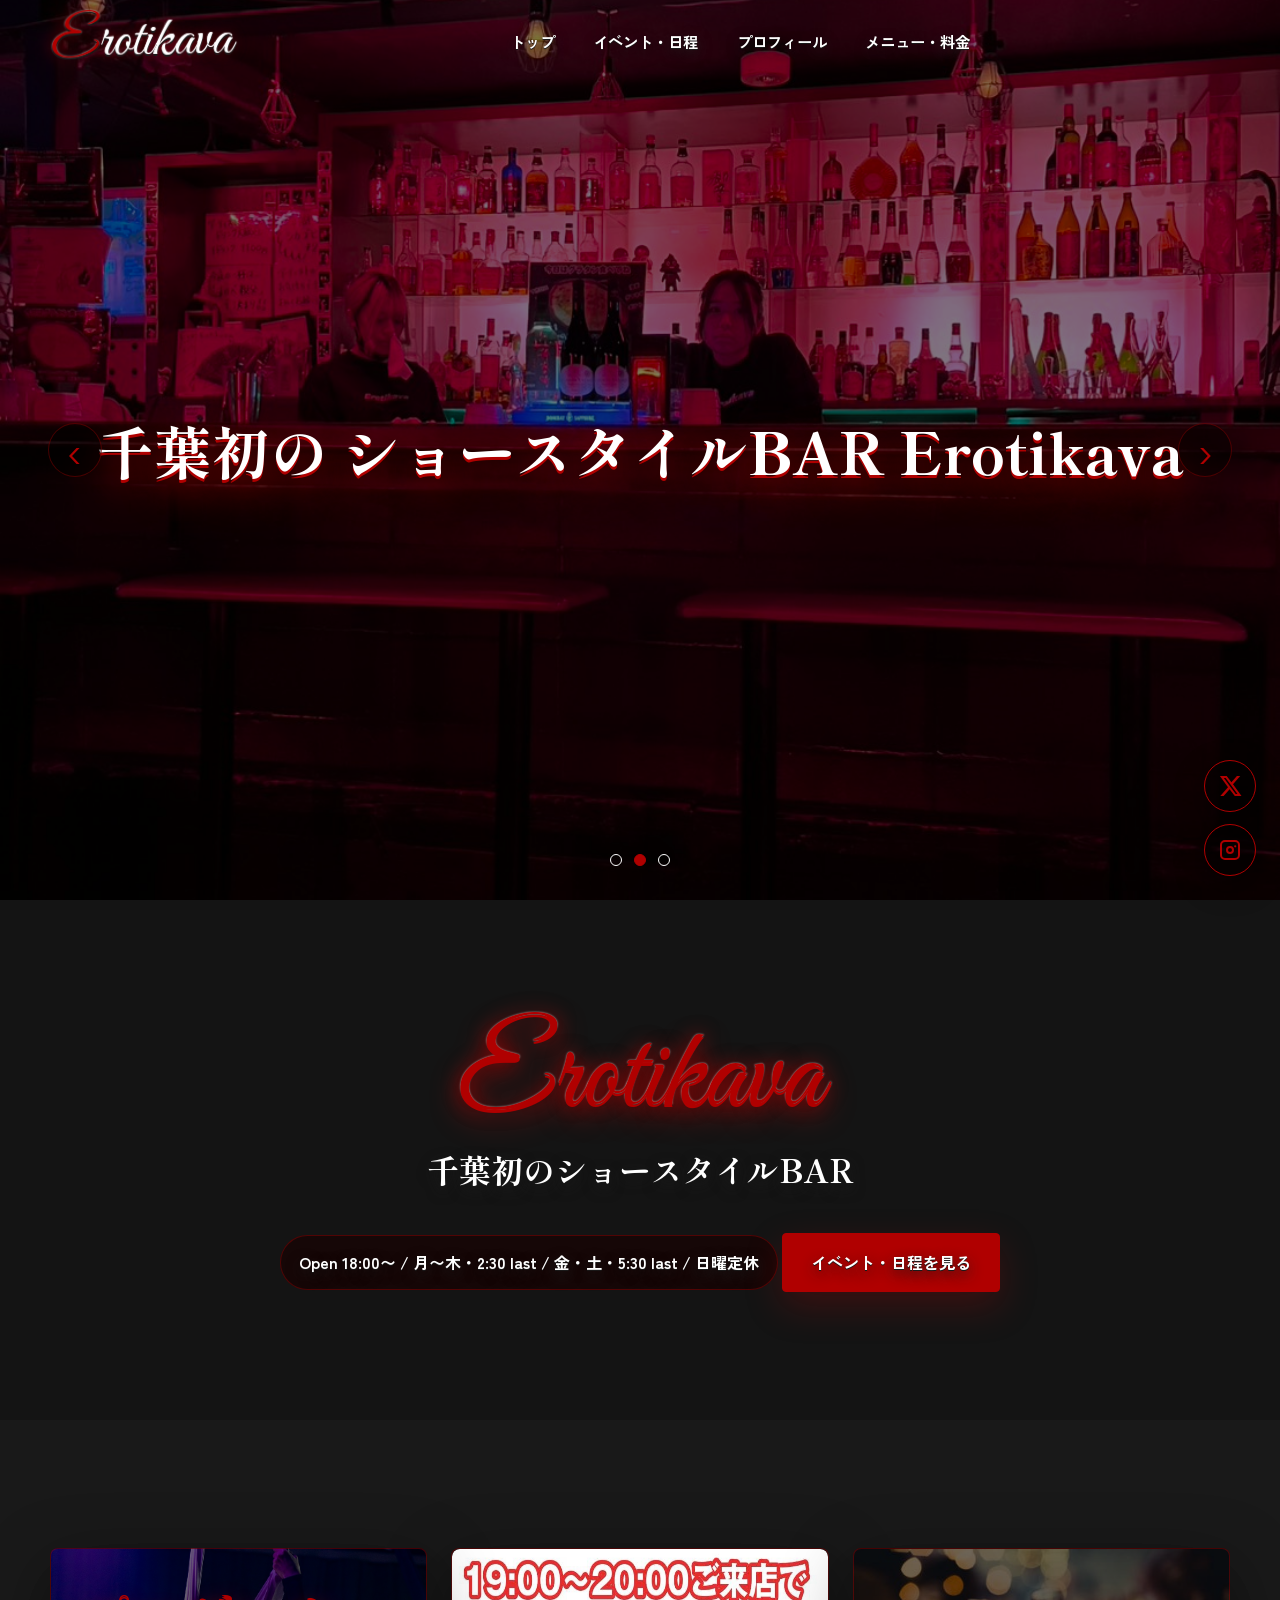
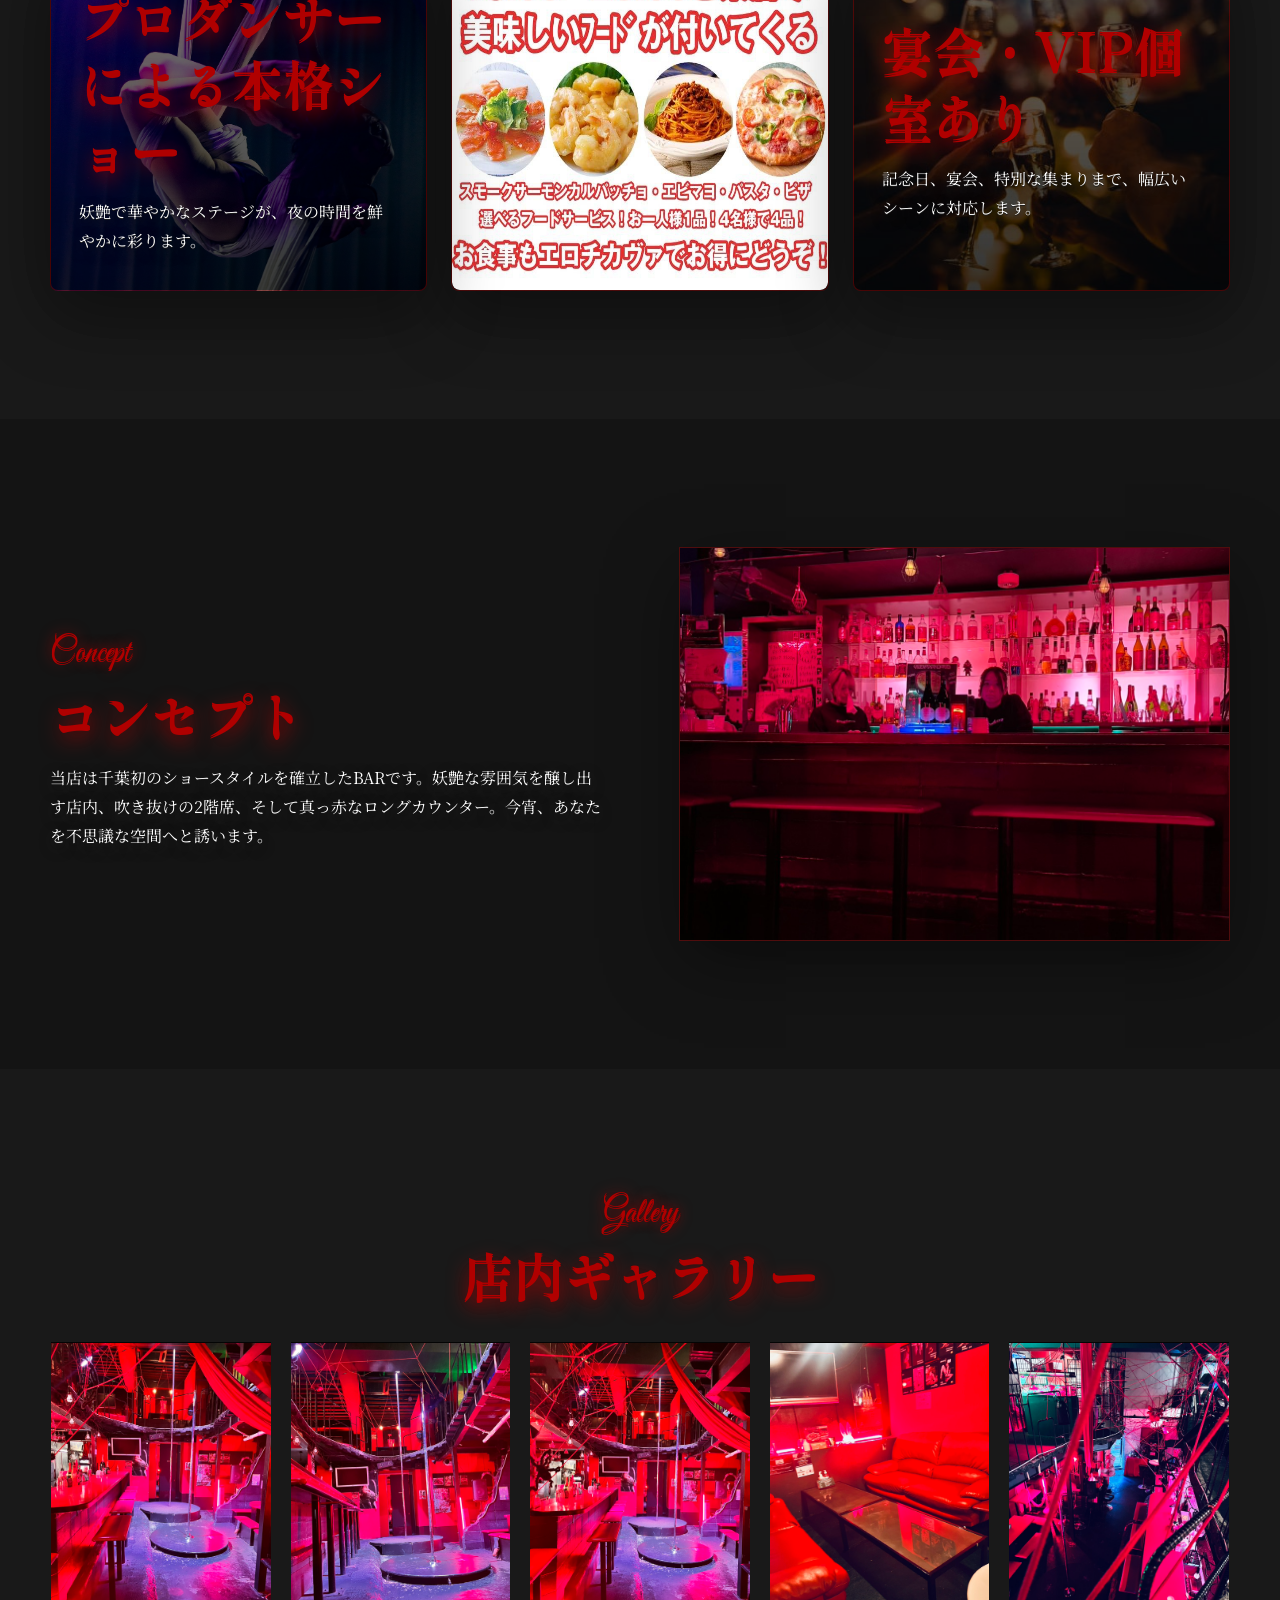
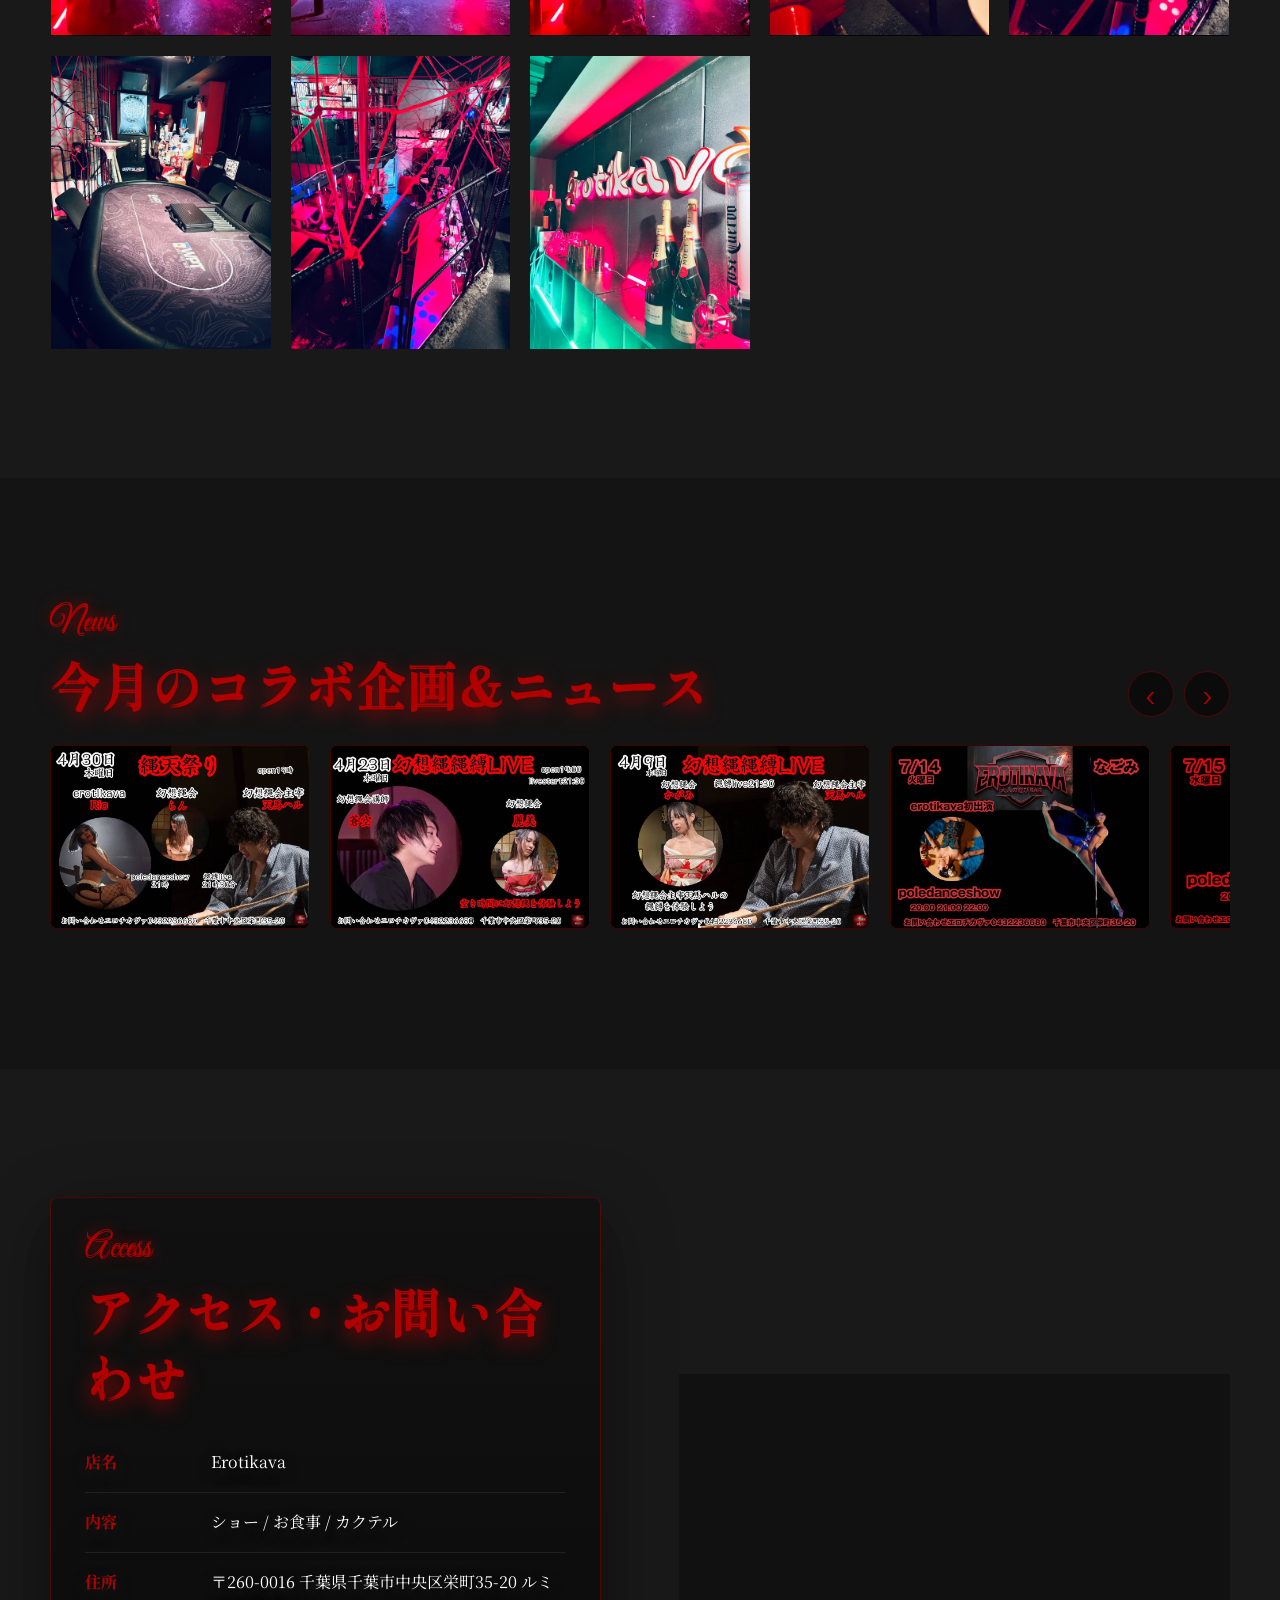
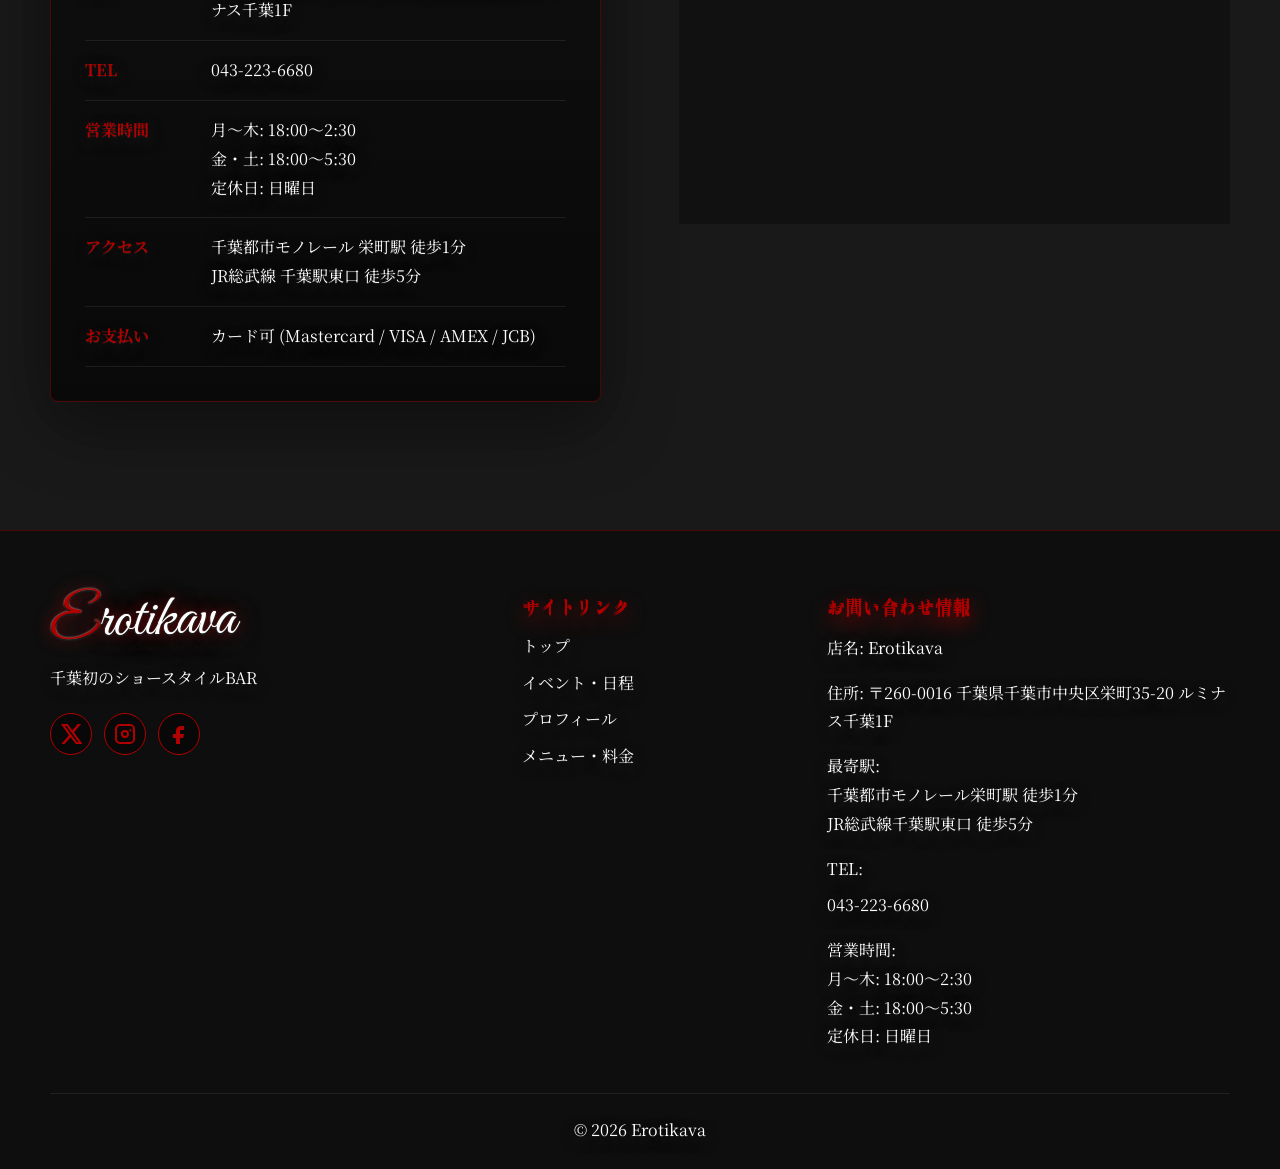
==== commit 28182d24: "修正版" ====
--- a/index.html
+++ b/index.html
@@ -135,8 +135,14 @@
           <article class="news-card">
             <img src="images/news3.jpg" alt="イベント・ニュース" onerror="this.src='https://placehold.co/600x400/1A1A1A/ffffff?text=News'">
           </article>
-        </div>
-        <div class="news-counter" data-news-counter>1 / 3</div>
+          <article class="news-card">
+            <img src="images/line_oa_chat_260618_193427.jpg" alt="イベント・ニュース" onerror="this.src='https://placehold.co/600x400/1A1A1A/ffffff?text=News'">
+          </article>
+          <article class="news-card">
+            <img src="images/line_oa_chat_260618_193442.jpg" alt="イベント・ニュース" onerror="this.src='https://placehold.co/600x400/1A1A1A/ffffff?text=News'">
+          </article>
+        </div>
+        <div class="news-counter" data-news-counter>1 / 5</div>
       </div>
     </section>
 
--- a/style.css
+++ b/style.css
@@ -523,18 +523,20 @@
 }
 
 .feature-card-media-only {
-  display: block;
+  display: flex;
   padding: 0;
   overflow: hidden;
 }
 
 .feature-card-media-only .feature-card-image {
+  display: block;
+  flex: 1 1 auto;
   width: 100%;
   height: 100%;
   aspect-ratio: auto;
   margin-bottom: 0;
   border-radius: 8px;
-  object-fit: contain;
+  object-fit: fill;
   background: #1a1a1a;
   padding: 0;
 }
@@ -577,6 +579,14 @@
   box-shadow: var(--shadow);
 }
 
+.section-image-cocktail {
+  aspect-ratio: auto;
+  height: auto;
+  object-fit: contain;
+  object-position: center top;
+  background: #050505;
+}
+
 .section-image-contain {
   object-fit: contain;
   background: #050505;
@@ -634,6 +644,10 @@
   border-radius: 10px;
   background: linear-gradient(180deg, #120808, #090909);
   box-shadow: var(--shadow);
+}
+
+.calendar-start-wed {
+  grid-column: 3;
 }
 
 .calendar-event-head {
@@ -667,7 +681,7 @@
 
 .calendar-event-card figure {
   margin: 0;
-  aspect-ratio: 5 / 7;
+  aspect-ratio: 891 / 630;
   background: #050505;
 }
 
@@ -678,19 +692,19 @@
   background: #050505;
 }
 
-.calendar-event-card.is-closed {
+.calendar-event-card.is-pending {
   min-height: 240px;
   background:
     linear-gradient(rgba(0, 0, 0, 0.62), rgba(0, 0, 0, 0.78)),
     url("images/background.jpg") center / cover no-repeat;
 }
 
-.calendar-event-card.is-closed .calendar-event-label {
+.calendar-event-card.is-pending .calendar-event-label {
   color: var(--white);
   border-color: rgba(255, 255, 255, 0.18);
 }
 
-.calendar-closed-note {
+.calendar-pending-note {
   display: grid;
   place-items: center;
   padding: 28px 18px;
@@ -699,13 +713,6 @@
   font-size: 1.4rem;
   font-weight: 700;
   text-align: center;
-}
-
-.calendar-event-card.is-empty {
-  min-height: 0;
-  border-style: dashed;
-  background: rgba(255, 255, 255, 0.02);
-  box-shadow: none;
 }
 
 .gallery-counter,
@@ -1306,15 +1313,15 @@
   }
 
   .feature-card-media-only {
-    display: block;
-    height: auto;
+    display: flex;
+    height: 100%;
     padding: 0;
   }
 
   .feature-card-media-only .feature-card-image {
     width: 100%;
     height: 100%;
-    object-fit: cover;
+    object-fit: fill;
   }
 
   .two-column {
@@ -1431,6 +1438,10 @@
     gap: 16px;
   }
 
+  .calendar-start-wed {
+    grid-column: auto;
+  }
+
   .gallery-grid {
     display: flex;
     overflow-x: auto;
@@ -1490,12 +1501,12 @@
   }
 
   .calendar-event-card,
-  .calendar-event-card.is-closed {
+  .calendar-event-card.is-pending {
     min-height: 0;
   }
 
   .calendar-event-card figure {
-    aspect-ratio: 500 / 400;
+    aspect-ratio: 891 / 630;
   }
 
   .profile-grid figure {
@@ -1545,7 +1556,7 @@
   .news-card img {
     height: 100%;
     aspect-ratio: auto;
-    object-fit: contain;
+    object-fit: fill;
   }
 
   .news-counter {
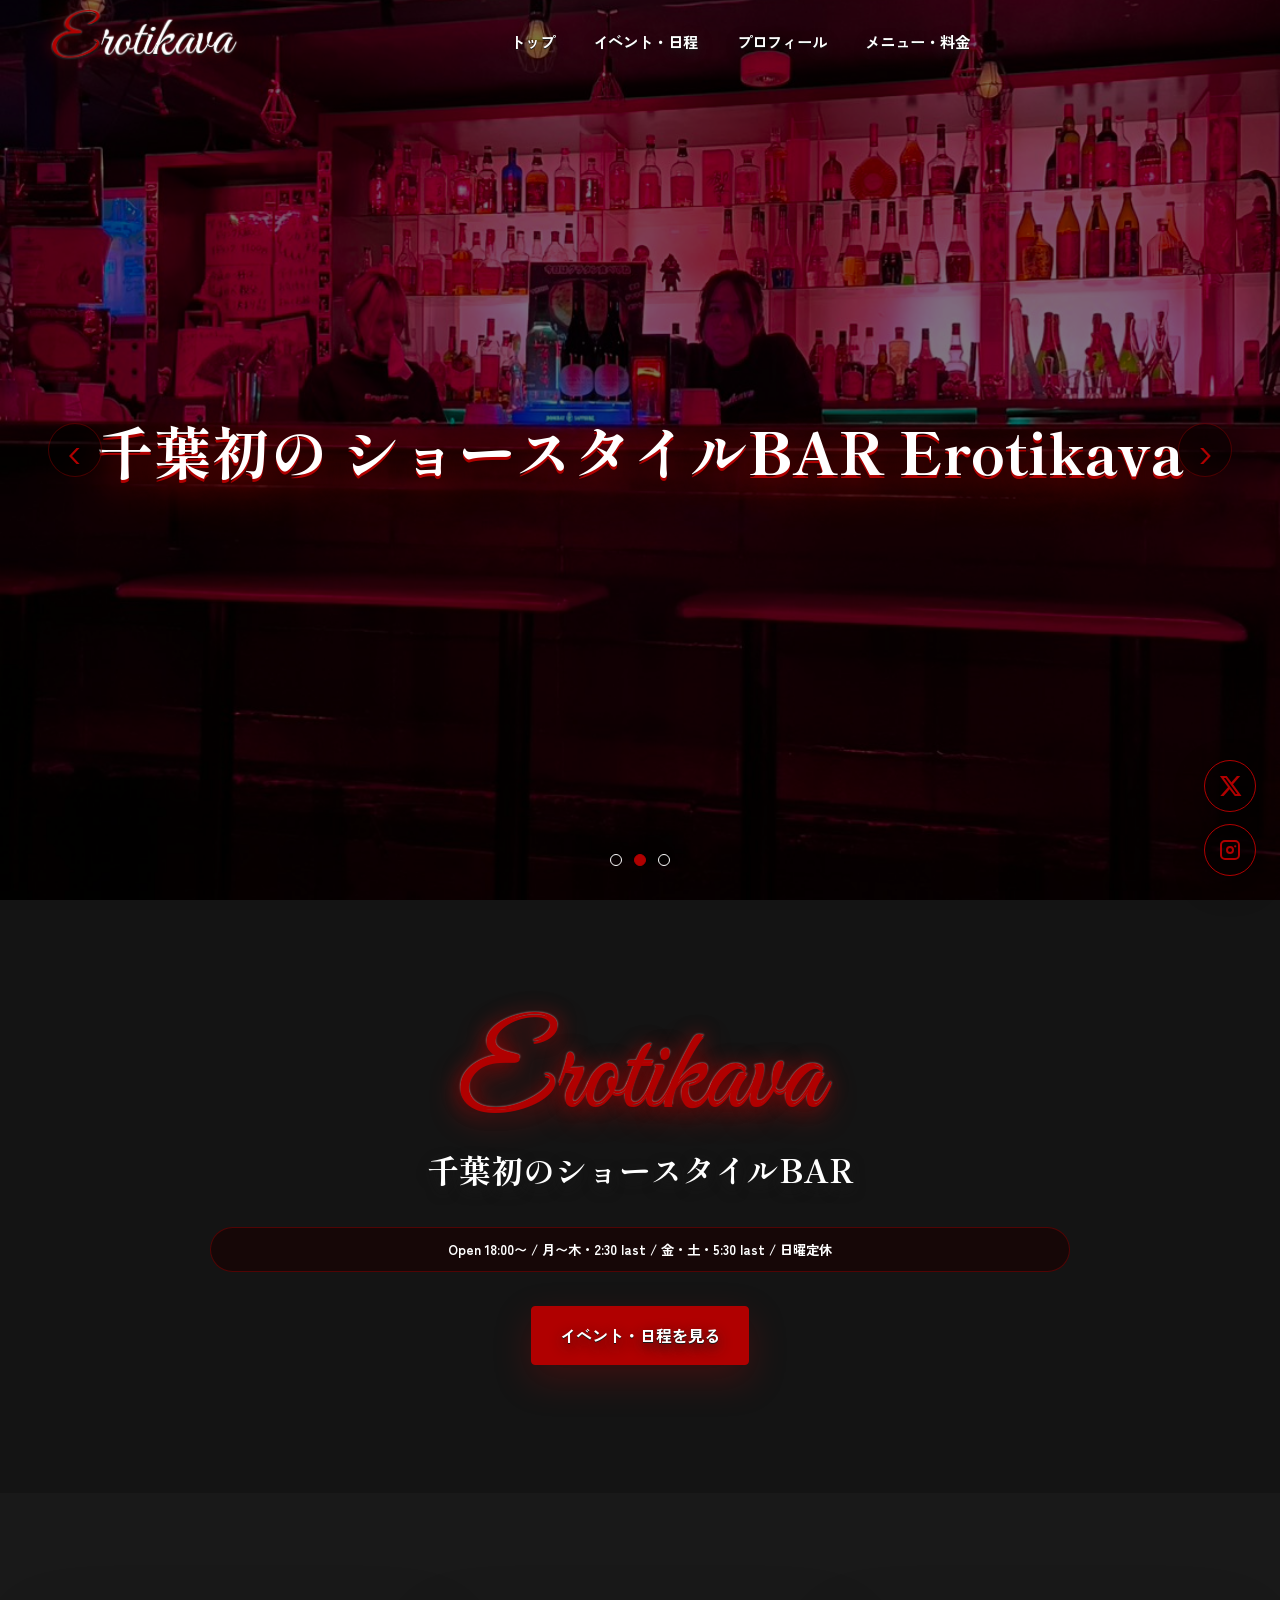
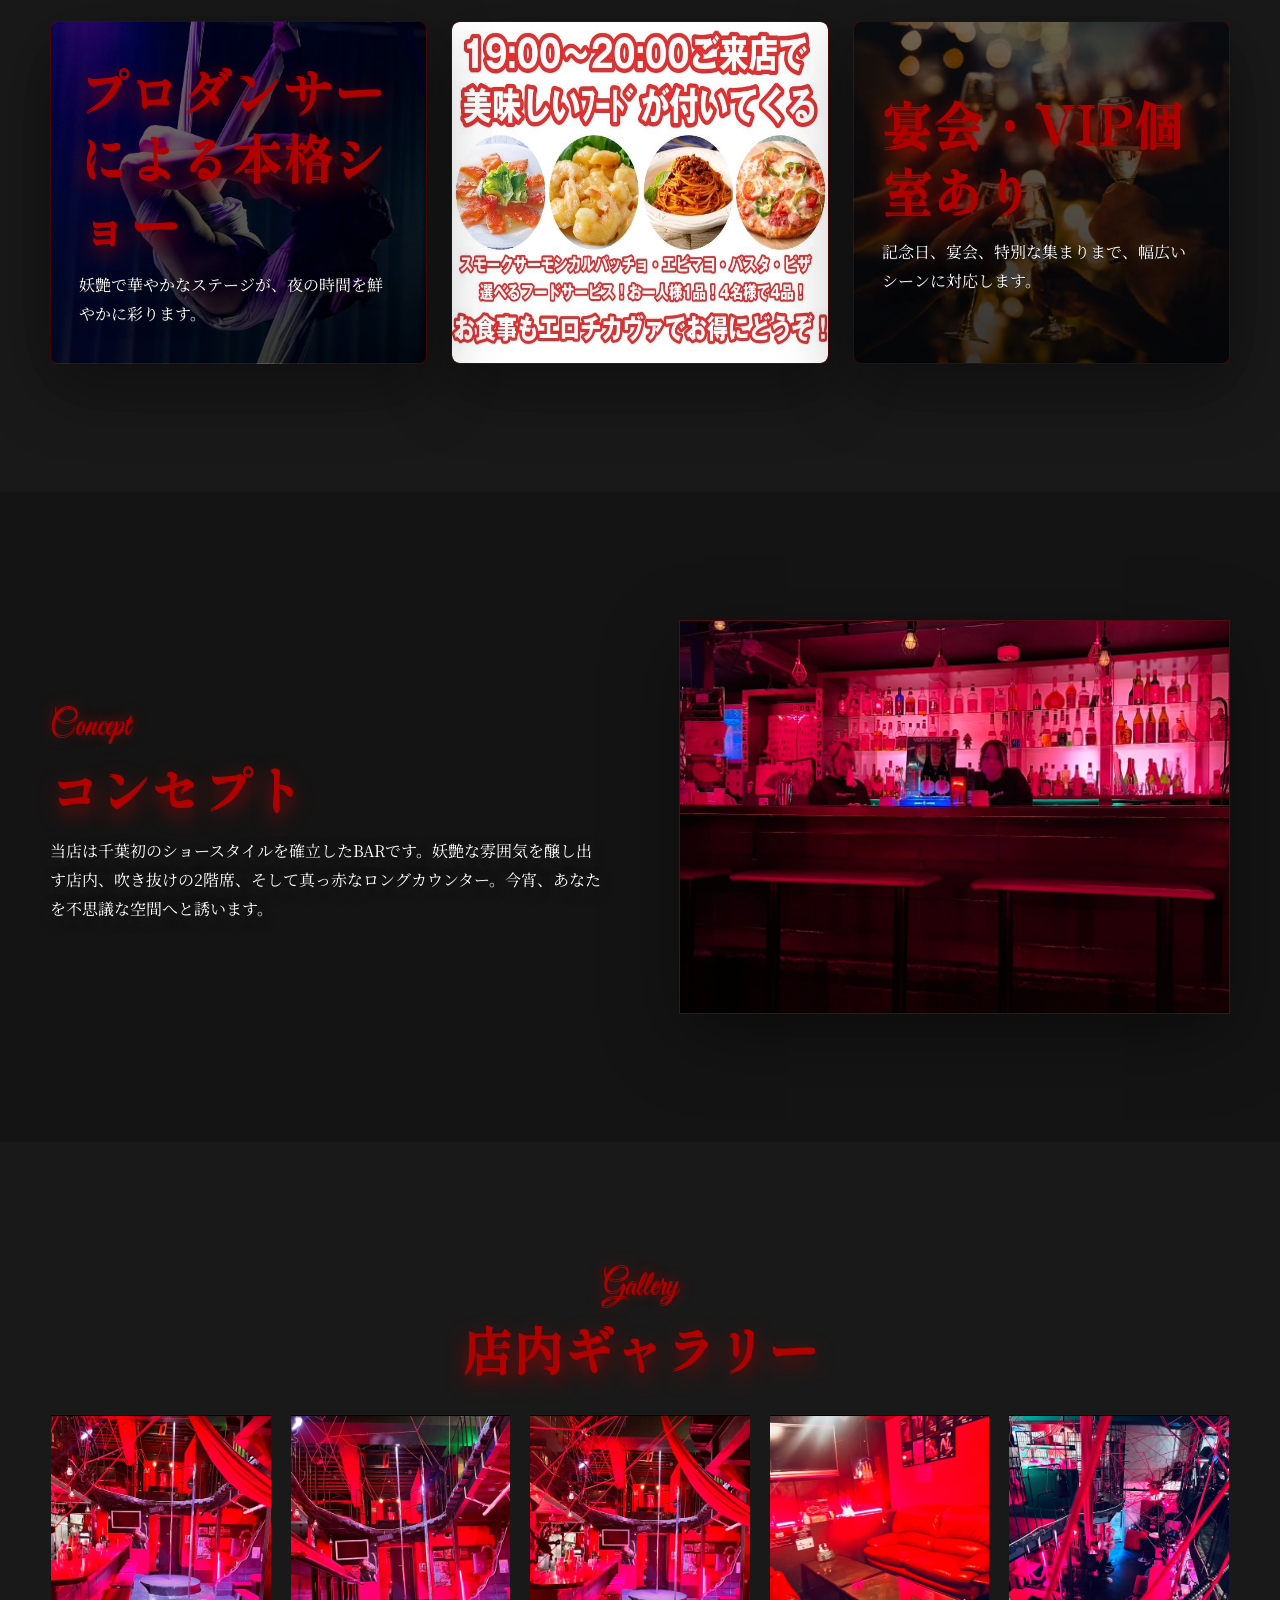
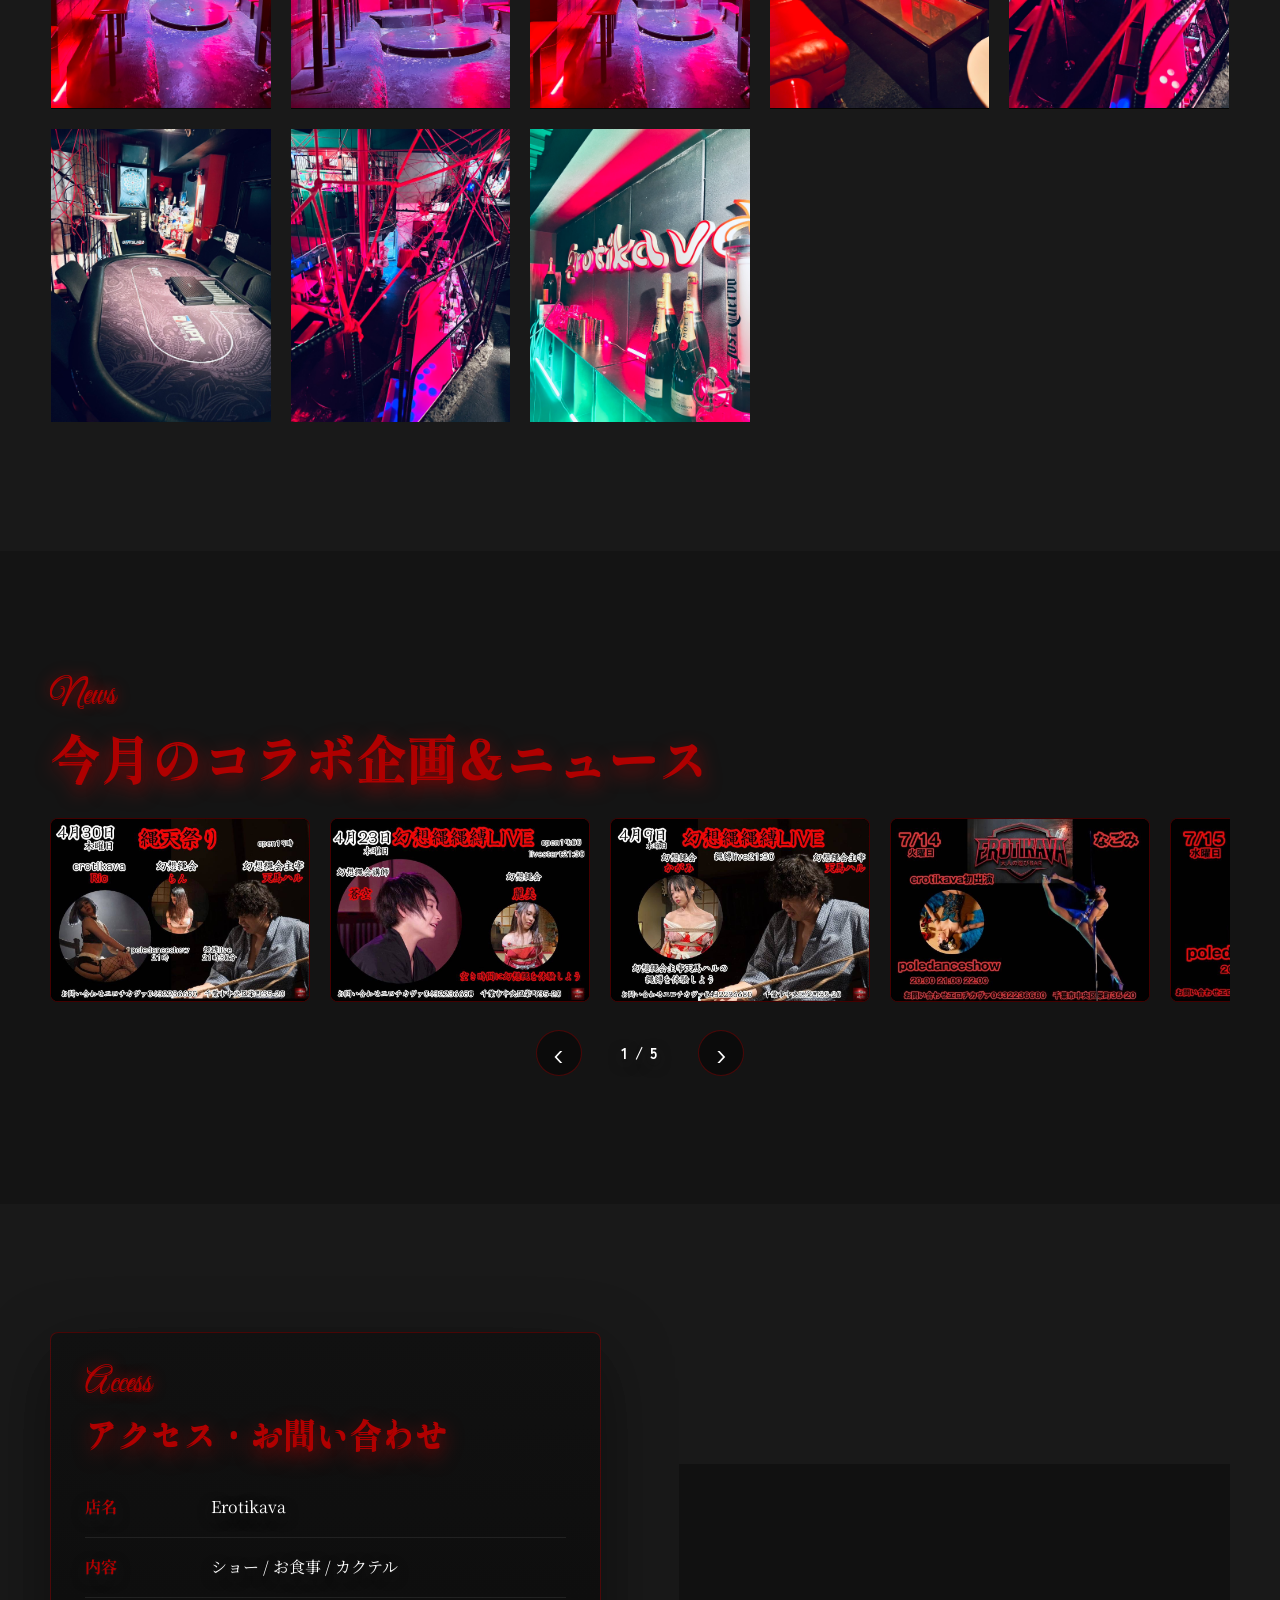
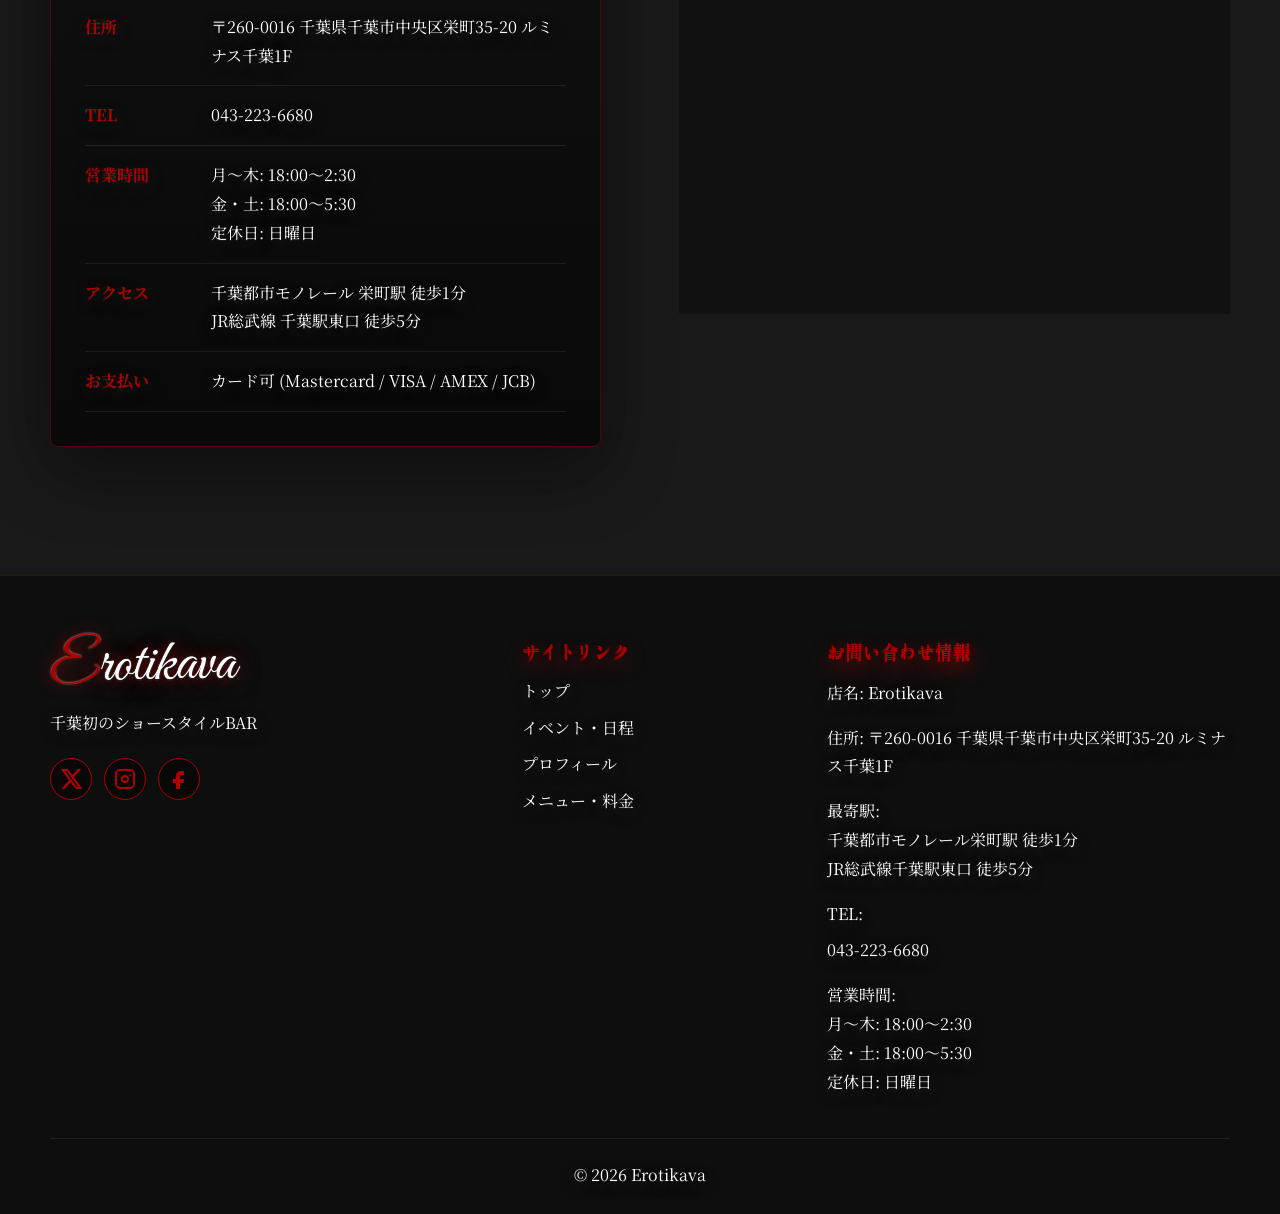
==== commit 9a5feaaf: "修正版" ====
--- a/index.html
+++ b/index.html
@@ -61,8 +61,8 @@
       <div class="section-inner narrow center">
         <h1>Erotikava</h1>
         <p class="lead">千葉初のショースタイルBAR</p>
-        <p class="hours-badge">Open 18:00〜 / 月〜木・2:30 last / 金・土・5:30 last / 日曜定休</p>
-        <a class="primary-button" href="reservations.html">イベント・日程を見る</a>
+        <input class="hours-badge hours-badge-input" type="text" value="Open 18:00〜 / 月〜木・2:30 last / 金・土・5:30 last / 日曜定休" aria-label="営業時間">
+        <a class="primary-button" href="reservations.html#event-calendar">イベント・日程を見る</a>
       </div>
     </section>
 
@@ -120,10 +120,6 @@
             <p class="eyebrow">News</p>
             <h2>今月のコラボ企画&ニュース</h2>
           </div>
-          <div class="scroll-controls">
-            <button type="button" data-scroll-prev aria-label="前へ">‹</button>
-            <button type="button" data-scroll-next aria-label="次へ">›</button>
-          </div>
         </div>
         <div class="news-slider" data-card-slider>
           <article class="news-card">
@@ -142,7 +138,11 @@
             <img src="images/line_oa_chat_260618_193442.jpg" alt="イベント・ニュース" onerror="this.src='https://placehold.co/600x400/1A1A1A/ffffff?text=News'">
           </article>
         </div>
-        <div class="news-counter" data-news-counter>1 / 5</div>
+        <div class="news-controls-row">
+          <button type="button" class="news-control-button" data-scroll-prev aria-label="前へ">‹</button>
+          <div class="news-counter" data-news-counter>1 / 5</div>
+          <button type="button" class="news-control-button" data-scroll-next aria-label="次へ">›</button>
+        </div>
       </div>
     </section>
 
--- a/style.css
+++ b/style.css
@@ -413,6 +413,19 @@
   font-weight: 700;
 }
 
+.hours-badge-input {
+  width: min(100%, 1000px);
+  outline: none;
+  box-shadow: none;
+  text-align: center;
+  appearance: none;
+}
+
+.hours-badge-input:focus {
+  border-color: var(--red);
+  box-shadow: 0 0 0 2px rgba(176, 0, 0, 0.28);
+}
+
 .primary-button {
   display: inline-flex;
   align-items: center;
@@ -616,11 +629,58 @@
   gap: 14px;
 }
 
+.event-search-panel {
+  width: min(720px, 100%);
+  margin: 0 auto 24px;
+}
+
+.event-search-label {
+  display: block;
+  margin-bottom: 8px;
+  color: var(--red);
+  font-family: var(--nav);
+  font-size: 0.86rem;
+  font-weight: 700;
+  letter-spacing: 0.1em;
+}
+
+.event-search-input {
+  width: 100%;
+  padding: 14px 16px;
+  border: 1px solid var(--line);
+  border-radius: 8px;
+  color: var(--white);
+  background: rgba(10, 10, 10, 0.92);
+  box-shadow: var(--shadow);
+  font: inherit;
+  font-family: var(--nav);
+}
+
+.event-search-input:focus {
+  outline: 2px solid rgba(176, 0, 0, 0.55);
+  outline-offset: 2px;
+  border-color: var(--red);
+}
+
+.event-search-input::-webkit-search-cancel-button {
+  cursor: pointer;
+}
+
+.event-search-status {
+  margin-top: 10px;
+  color: var(--muted);
+  font-size: 0.92rem;
+}
+
 .calendar-weekdays,
 .calendar-event-grid {
   display: grid;
   grid-template-columns: repeat(7, minmax(0, 1fr));
   gap: 14px;
+}
+
+.calendar-event-grid {
+  align-items: start;
 }
 
 .calendar-weekdays span {
@@ -644,6 +704,15 @@
   border-radius: 10px;
   background: linear-gradient(180deg, #120808, #090909);
   box-shadow: var(--shadow);
+}
+
+.calendar-event-card[data-event-status="scheduled"] {
+  display: block;
+  background: #050505;
+}
+
+.calendar-event-card[data-event-status="scheduled"] .calendar-event-head {
+  display: none;
 }
 
 .calendar-start-wed {
@@ -713,6 +782,55 @@
   font-size: 1.4rem;
   font-weight: 700;
   text-align: center;
+}
+
+@media (min-width: 961px) {
+  #event-calendar > .section-inner {
+    width: min(1880px, calc(100% - 12px));
+  }
+
+  .monthly-event-calendar {
+    overflow: visible;
+    padding-bottom: 0;
+  }
+
+  .event-search-panel {
+    width: min(960px, 100%);
+  }
+
+  .calendar-weekdays {
+    display: grid;
+  }
+
+  .calendar-weekdays span {
+    min-height: 46px;
+  }
+
+  .calendar-weekdays,
+  .calendar-event-grid {
+    grid-template-columns: repeat(7, minmax(0, 1fr));
+    gap: 8px;
+  }
+
+  .calendar-start-wed {
+    grid-column: 3;
+  }
+
+  .calendar-event-card.is-pending {
+    min-height: 0;
+    aspect-ratio: 891 / 630;
+    grid-template-rows: 1fr;
+  }
+
+  .calendar-event-card.is-pending .calendar-event-head {
+    display: none;
+  }
+
+  .calendar-pending-note {
+    height: 100%;
+    padding: 18px;
+    font-size: clamp(1.15rem, 1.45vw, 1.55rem);
+  }
 }
 
 .gallery-counter,
@@ -868,7 +986,12 @@
   overflow-x: auto;
   padding-bottom: 12px;
   scroll-snap-type: x mandatory;
-  scrollbar-color: var(--red) #171717;
+  scrollbar-width: none;
+  -ms-overflow-style: none;
+}
+
+.news-slider::-webkit-scrollbar {
+  display: none;
 }
 
 .news-card {
@@ -886,9 +1009,17 @@
   background: #000000;
 }
 
+.news-controls-row {
+  display: flex;
+  align-items: center;
+  justify-content: center;
+  gap: 16px;
+  margin-top: 16px;
+}
+
 .news-counter {
-  display: none;
-  margin-top: 16px;
+  display: block;
+  min-width: 84px;
   color: var(--muted);
   font-family: var(--nav);
   font-size: 0.95rem;
@@ -897,8 +1028,33 @@
   letter-spacing: 0.1em;
 }
 
+.news-control-button {
+  width: 46px;
+  height: 46px;
+  flex-shrink: 0;
+  border: 1px solid var(--line);
+  border-radius: 50%;
+  color: var(--white);
+  background: rgba(0, 0, 0, 0.42);
+  font-family: var(--nav);
+  font-size: 2rem;
+  line-height: 1;
+  cursor: pointer;
+  transition: background 0.3s ease, transform 0.3s ease;
+}
+
+.news-control-button:hover {
+  background: rgba(176, 0, 0, 0.25);
+  transform: translateY(-2px);
+}
+
 .contact-panel {
   padding: 34px;
+}
+
+.contact-panel h2 {
+  font-size: clamp(1.7rem, 2.6vw, 2.5rem);
+  white-space: nowrap;
 }
 
 .info-list {
@@ -963,6 +1119,12 @@
   margin: 18px auto 0;
   background: var(--red);
   content: "";
+}
+
+.event-page-hero::after {
+  background:
+    linear-gradient(rgba(0, 0, 0, 0.72), rgba(0, 0, 0, 0.72)),
+    radial-gradient(circle at center, rgba(0, 0, 0, 0.08), rgba(0, 0, 0, 0.42));
 }
 
 .notice-lines {
@@ -1411,7 +1573,7 @@
   }
 
   .contact-panel h2 {
-    font-size: clamp(1.6rem, 8vw, 2rem);
+    font-size: clamp(1.25rem, 5.8vw, 1.7rem);
     white-space: nowrap;
   }
 
@@ -1560,11 +1722,7 @@
   }
 
   .news-counter {
-    display: block;
-  }
-
-  .scroll-controls {
-    display: none;
+    text-align: center;
   }
 
   .info-list div {
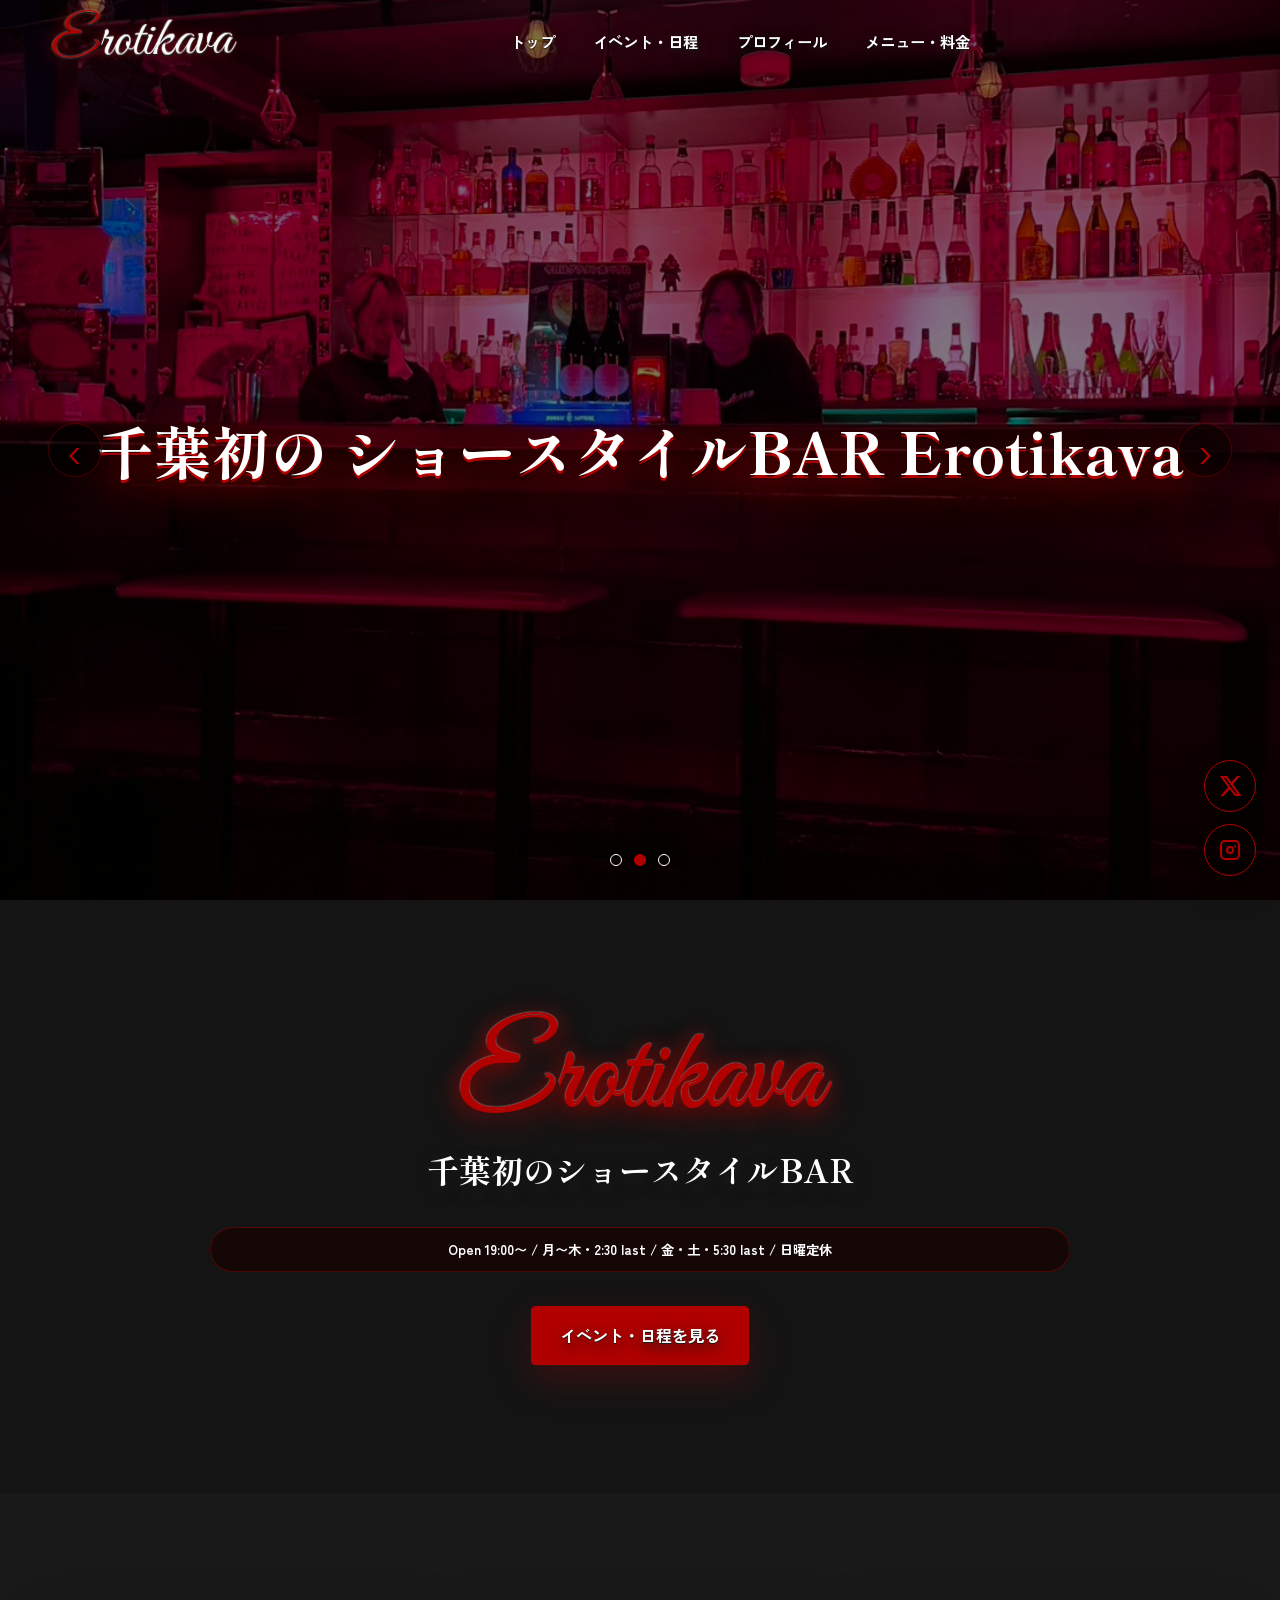
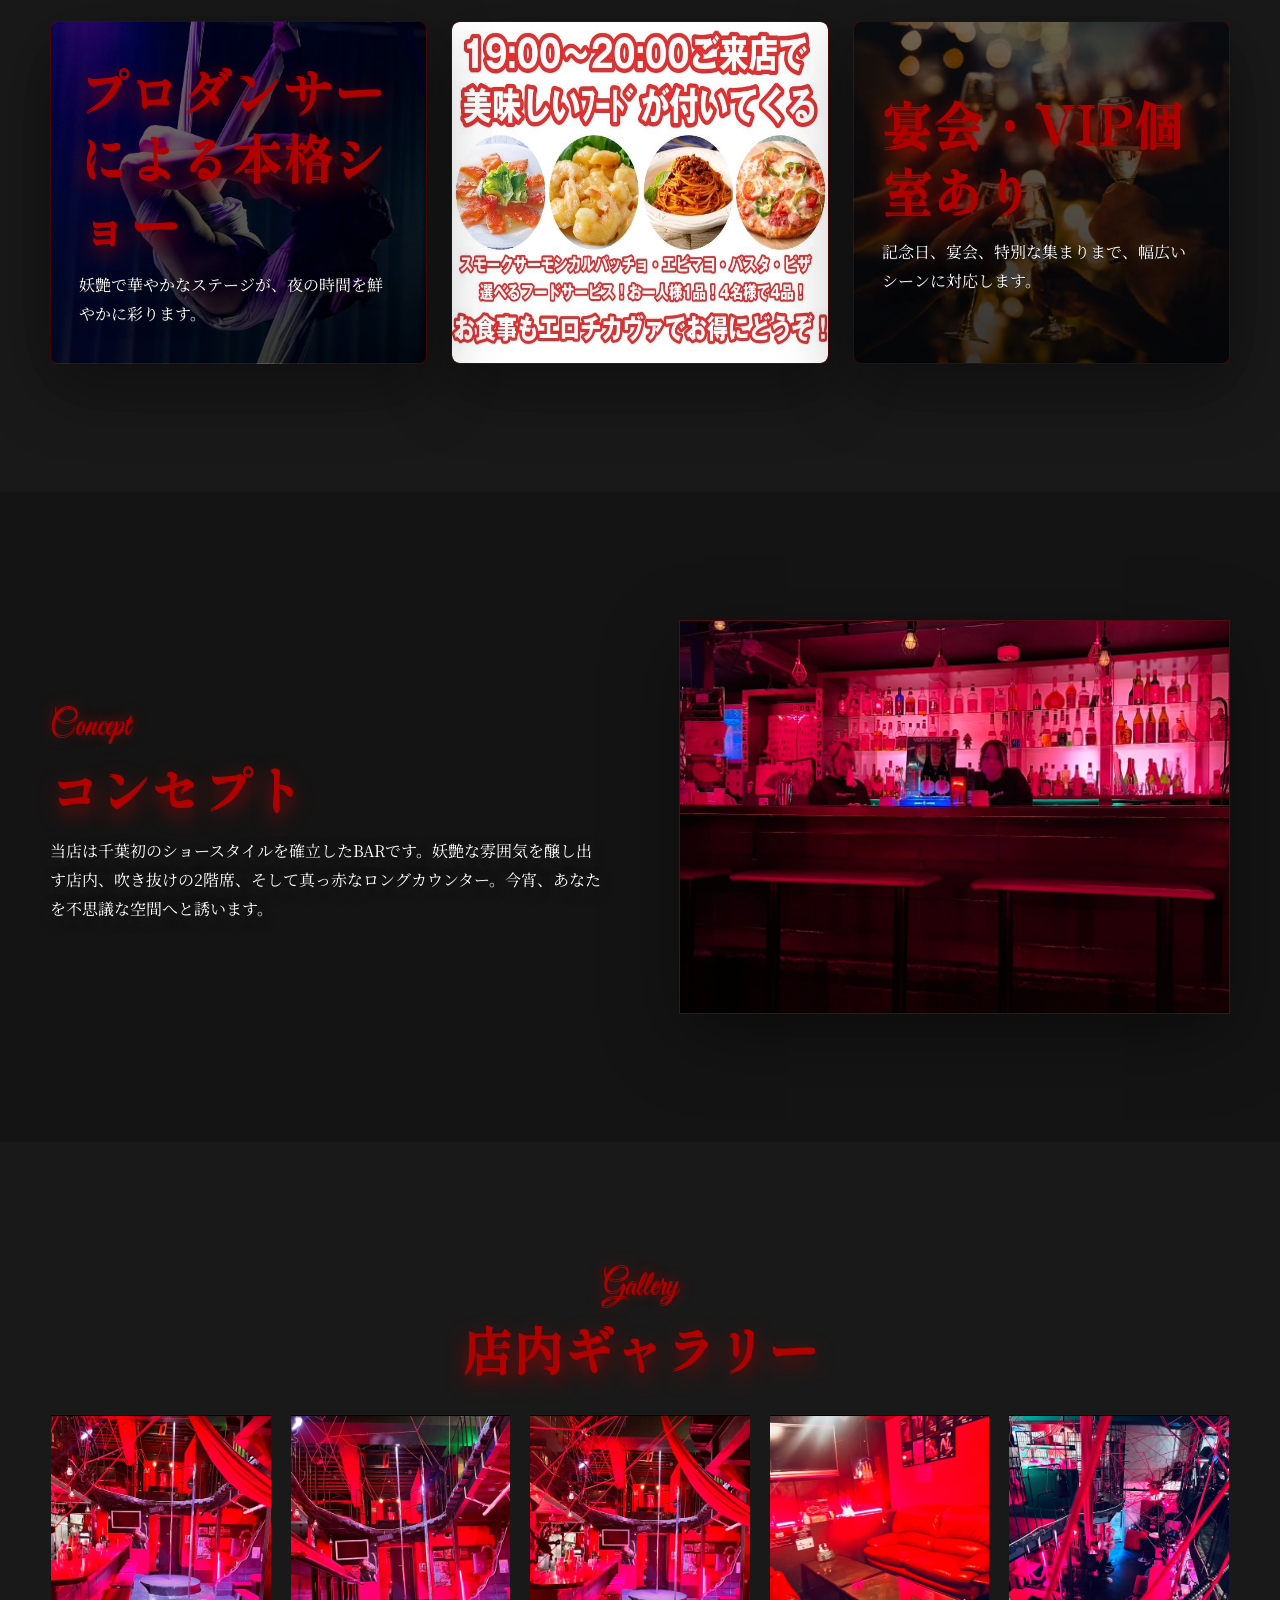
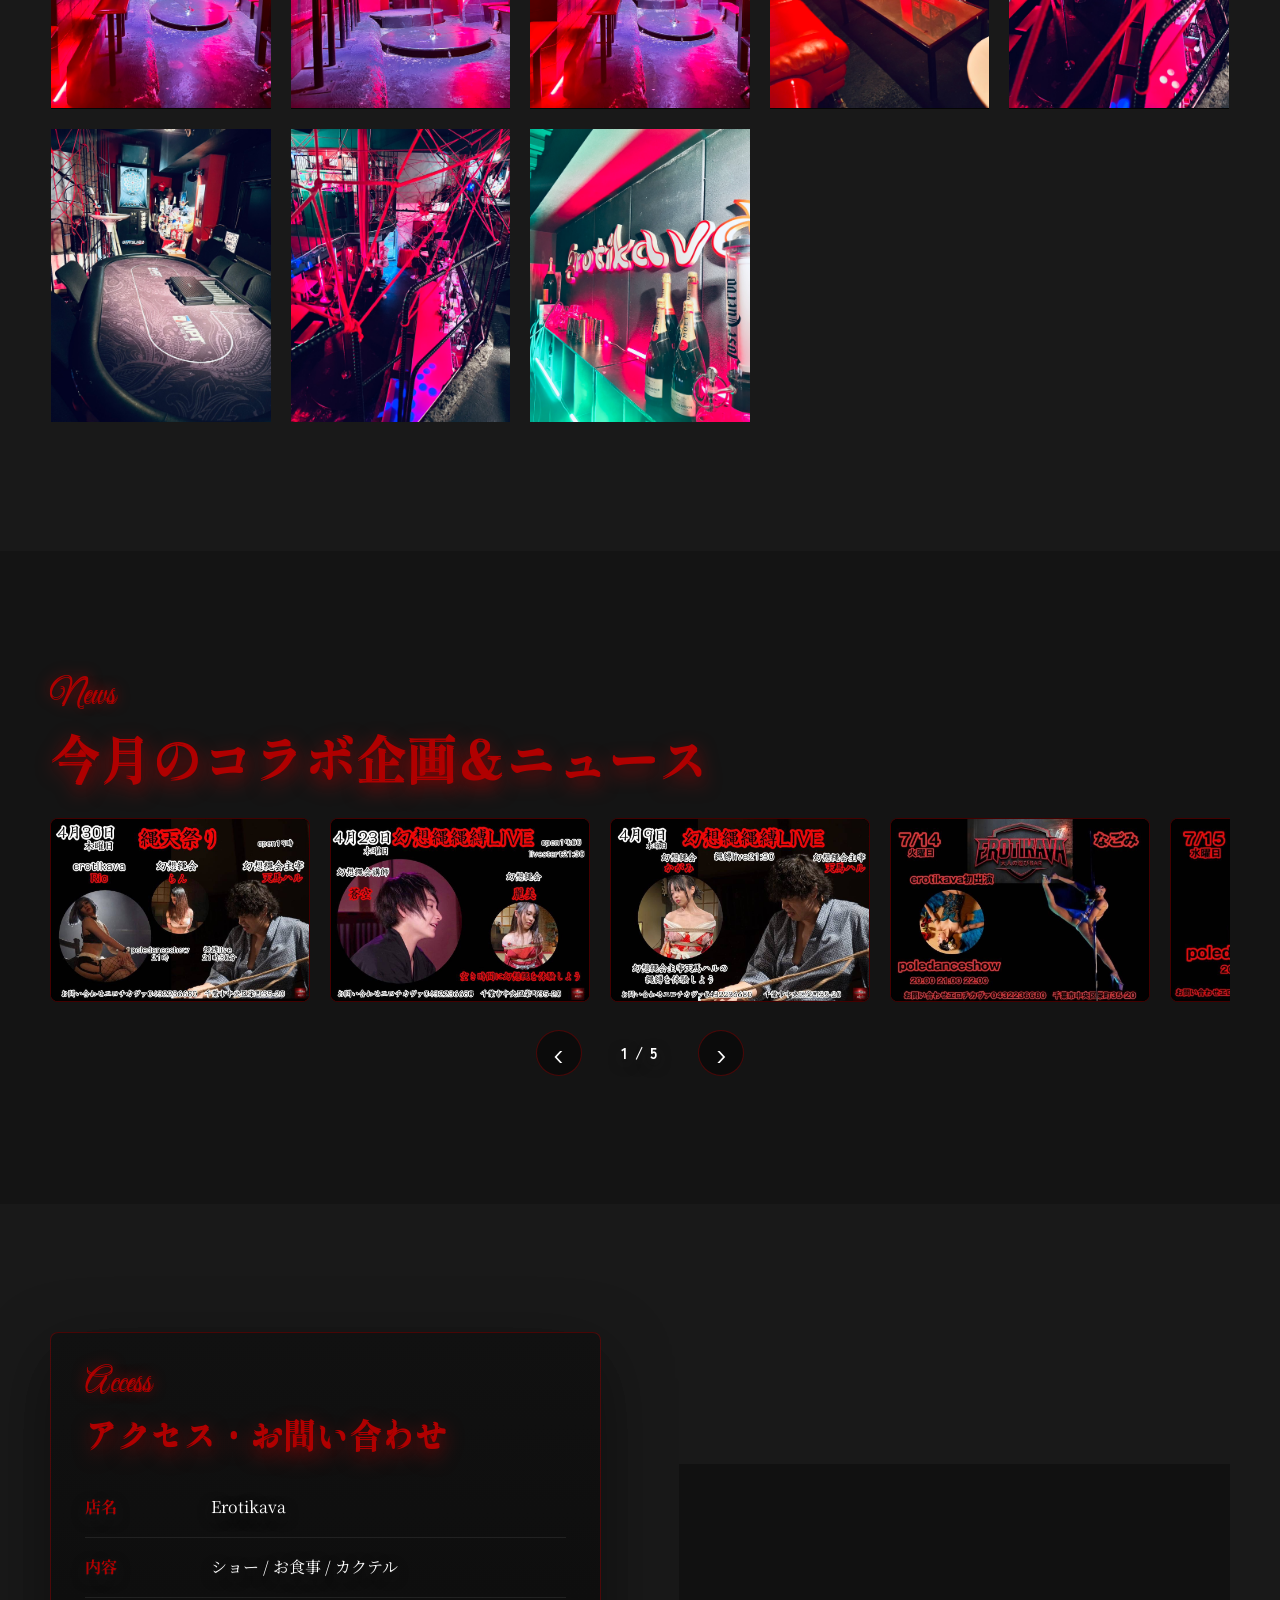
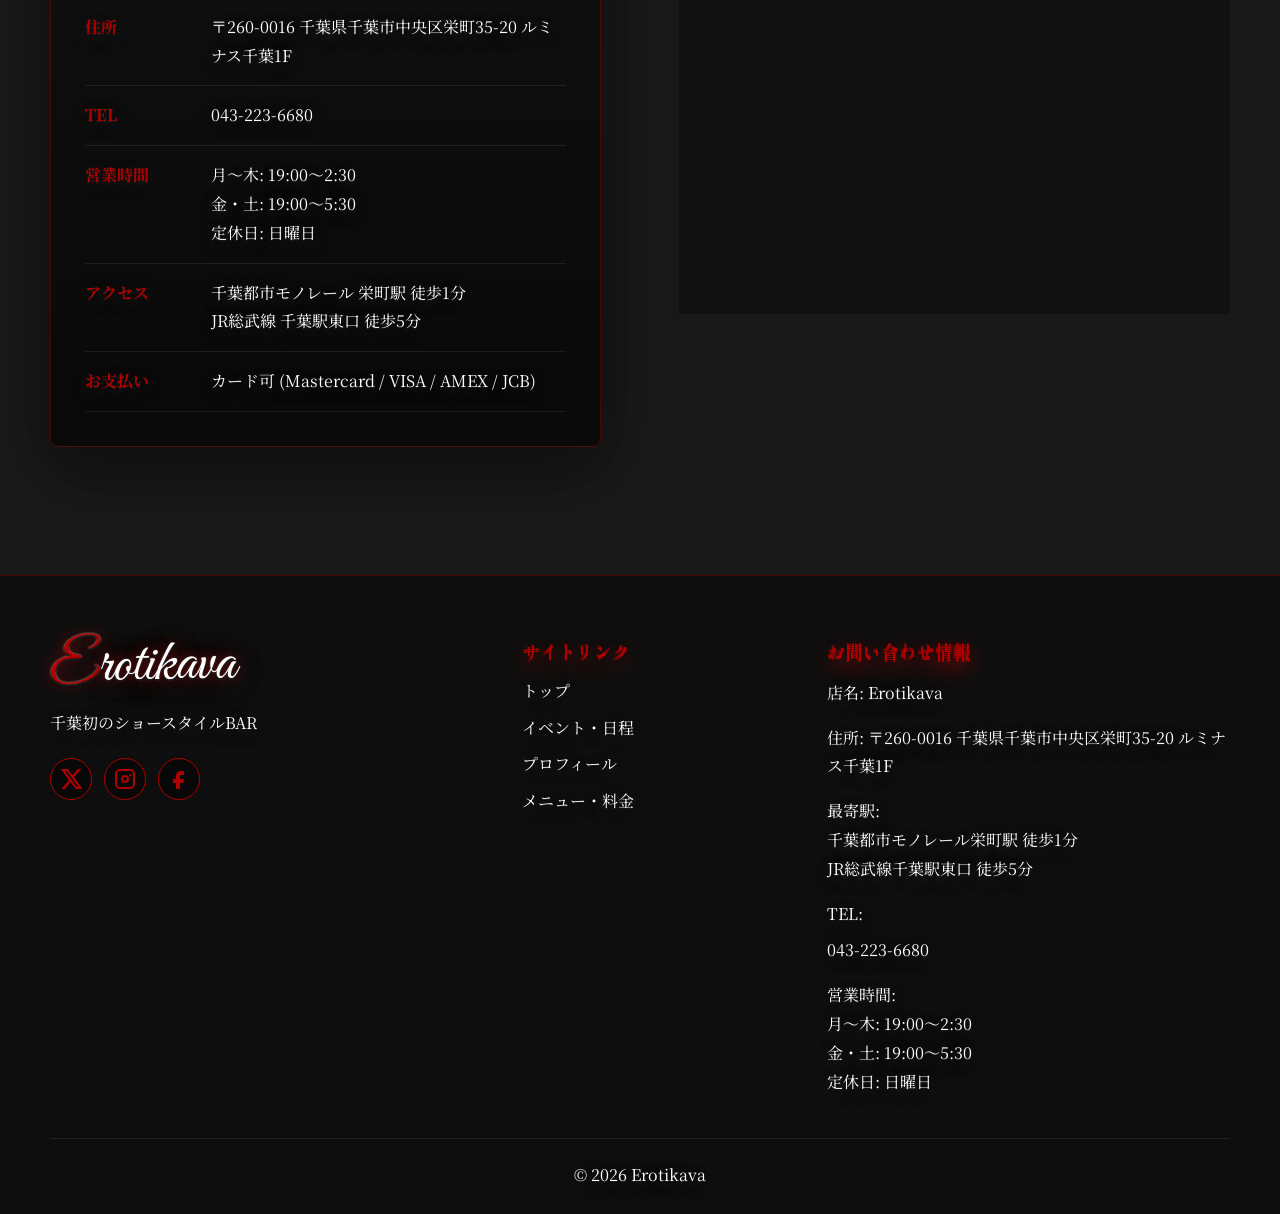
==== commit b65040b1: "修正版" ====
--- a/index.html
+++ b/index.html
@@ -61,7 +61,7 @@
       <div class="section-inner narrow center">
         <h1>Erotikava</h1>
         <p class="lead">千葉初のショースタイルBAR</p>
-        <input class="hours-badge hours-badge-input" type="text" value="Open 18:00〜 / 月〜木・2:30 last / 金・土・5:30 last / 日曜定休" aria-label="営業時間">
+        <input class="hours-badge hours-badge-input" type="text" value="Open 19:00〜 / 月〜木・2:30 last / 金・土・5:30 last / 日曜定休" aria-label="営業時間">
         <a class="primary-button" href="reservations.html#event-calendar">イベント・日程を見る</a>
       </div>
     </section>
@@ -156,7 +156,7 @@
             <div><dt>内容</dt><dd>ショー / お食事 / カクテル</dd></div>
             <div><dt>住所</dt><dd>〒260-0016 千葉県千葉市中央区栄町35-20 ルミナス千葉1F</dd></div>
             <div><dt>TEL</dt><dd><a href="tel:043-223-6680">043-223-6680</a></dd></div>
-            <div><dt>営業時間</dt><dd>月〜木: 18:00〜2:30<br>金・土: 18:00〜5:30<br>定休日: 日曜日</dd></div>
+            <div><dt>営業時間</dt><dd>月〜木: 19:00〜2:30<br>金・土: 19:00〜5:30<br>定休日: 日曜日</dd></div>
             <div><dt>アクセス</dt><dd>千葉都市モノレール 栄町駅 徒歩1分<br>JR総武線 千葉駅東口 徒歩5分</dd></div>
             <div><dt>お支払い</dt><dd>カード可 (Mastercard / VISA / AMEX / JCB)</dd></div>
           </dl>
@@ -190,7 +190,7 @@
         <p>住所: 〒260-0016 千葉県千葉市中央区栄町35-20 ルミナス千葉1F</p>
         <p>最寄駅:<br>千葉都市モノレール栄町駅 徒歩1分<br>JR総武線千葉駅東口 徒歩5分</p>
         <p>TEL: <a href="tel:043-223-6680">043-223-6680</a></p>
-        <p>営業時間:<br>月〜木: 18:00〜2:30<br>金・土: 18:00〜5:30<br>定休日: 日曜日</p>
+        <p>営業時間:<br>月〜木: 19:00〜2:30<br>金・土: 19:00〜5:30<br>定休日: 日曜日</p>
       </div>
     </div>
     <p class="copyright">© 2026 Erotikava</p>
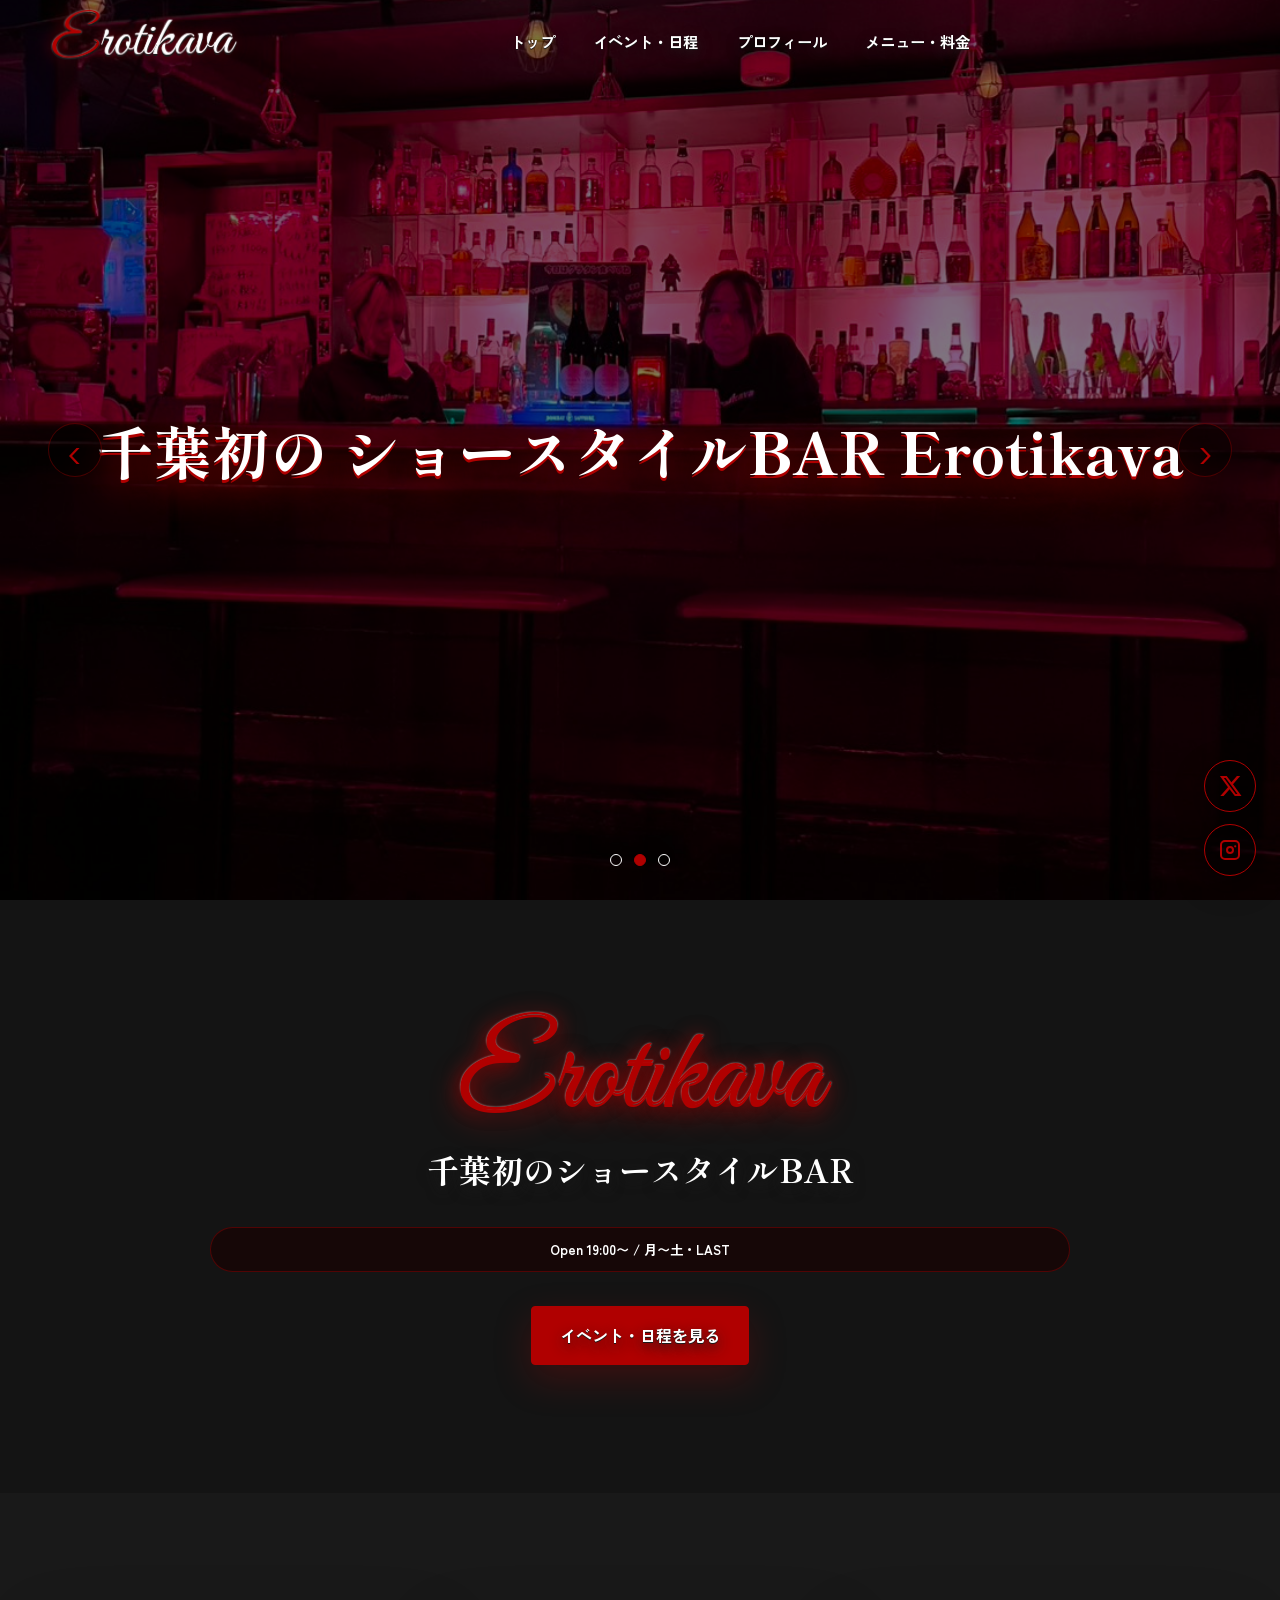
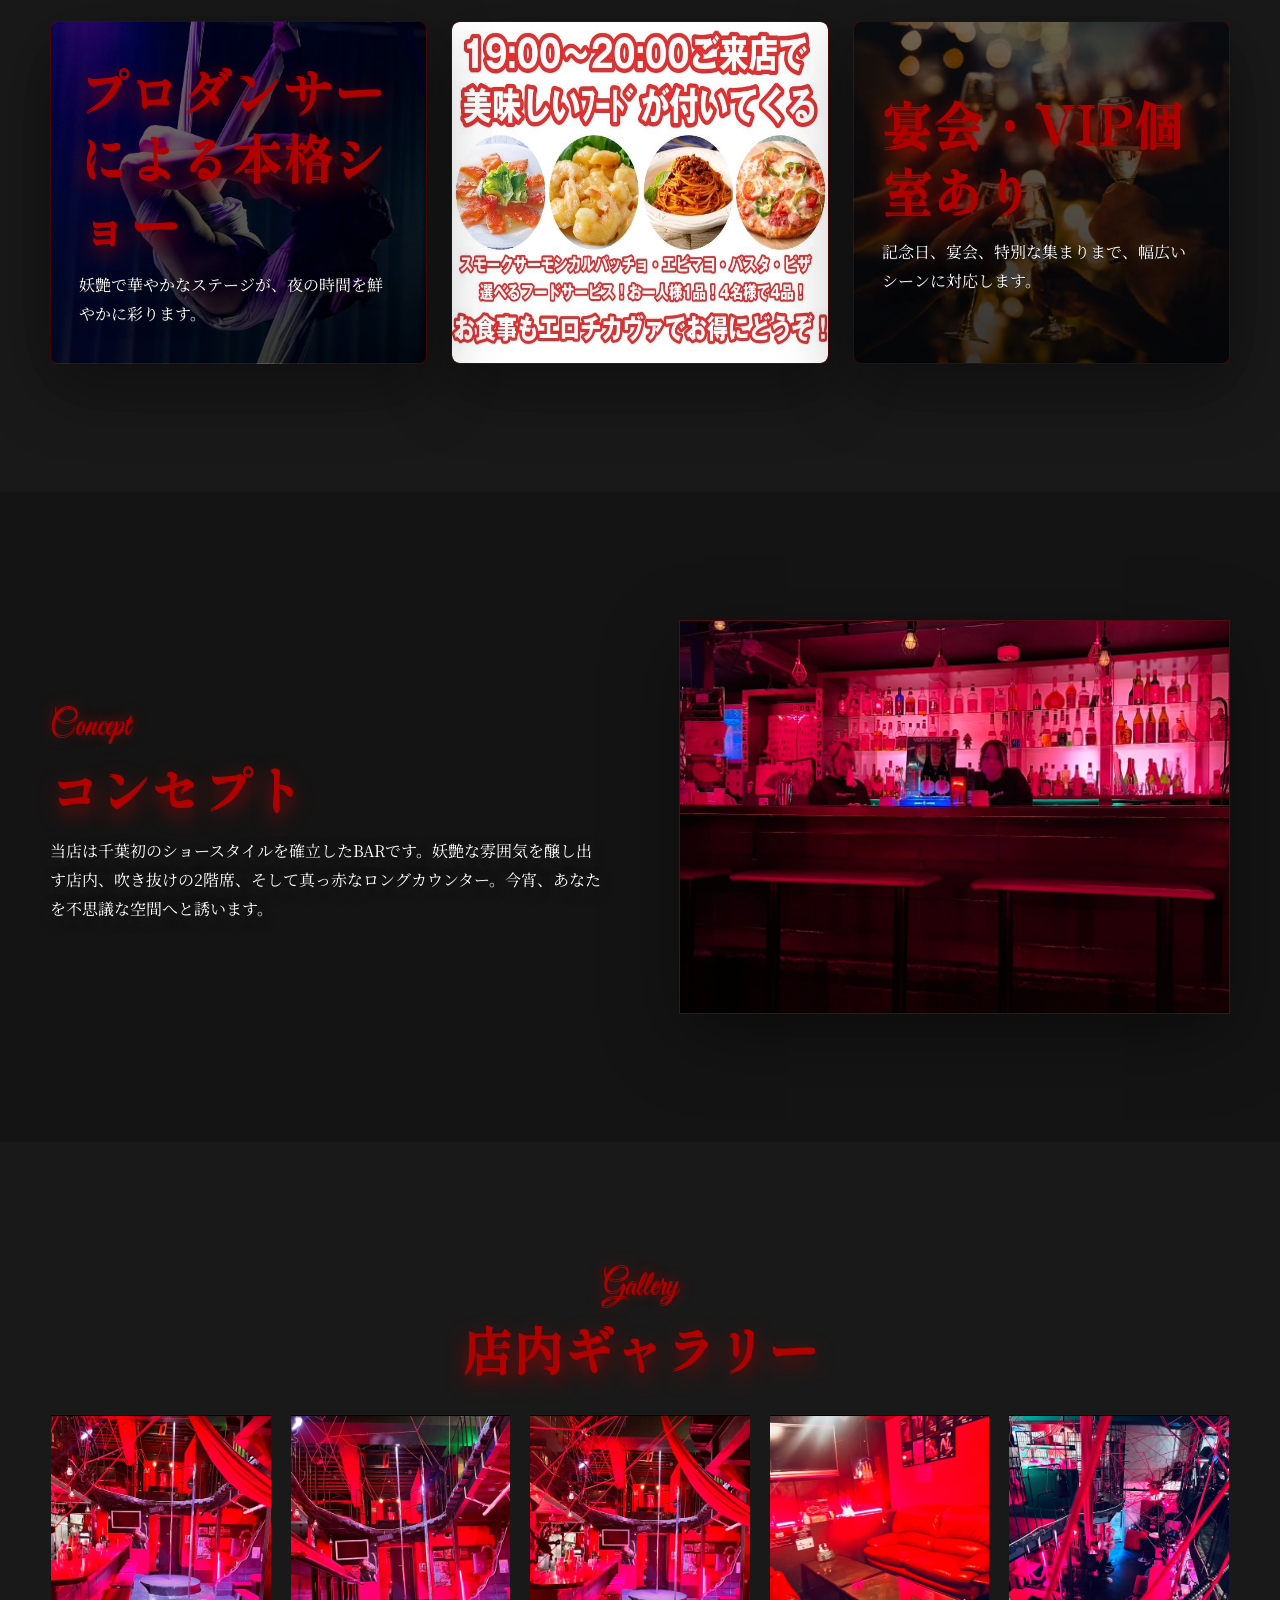
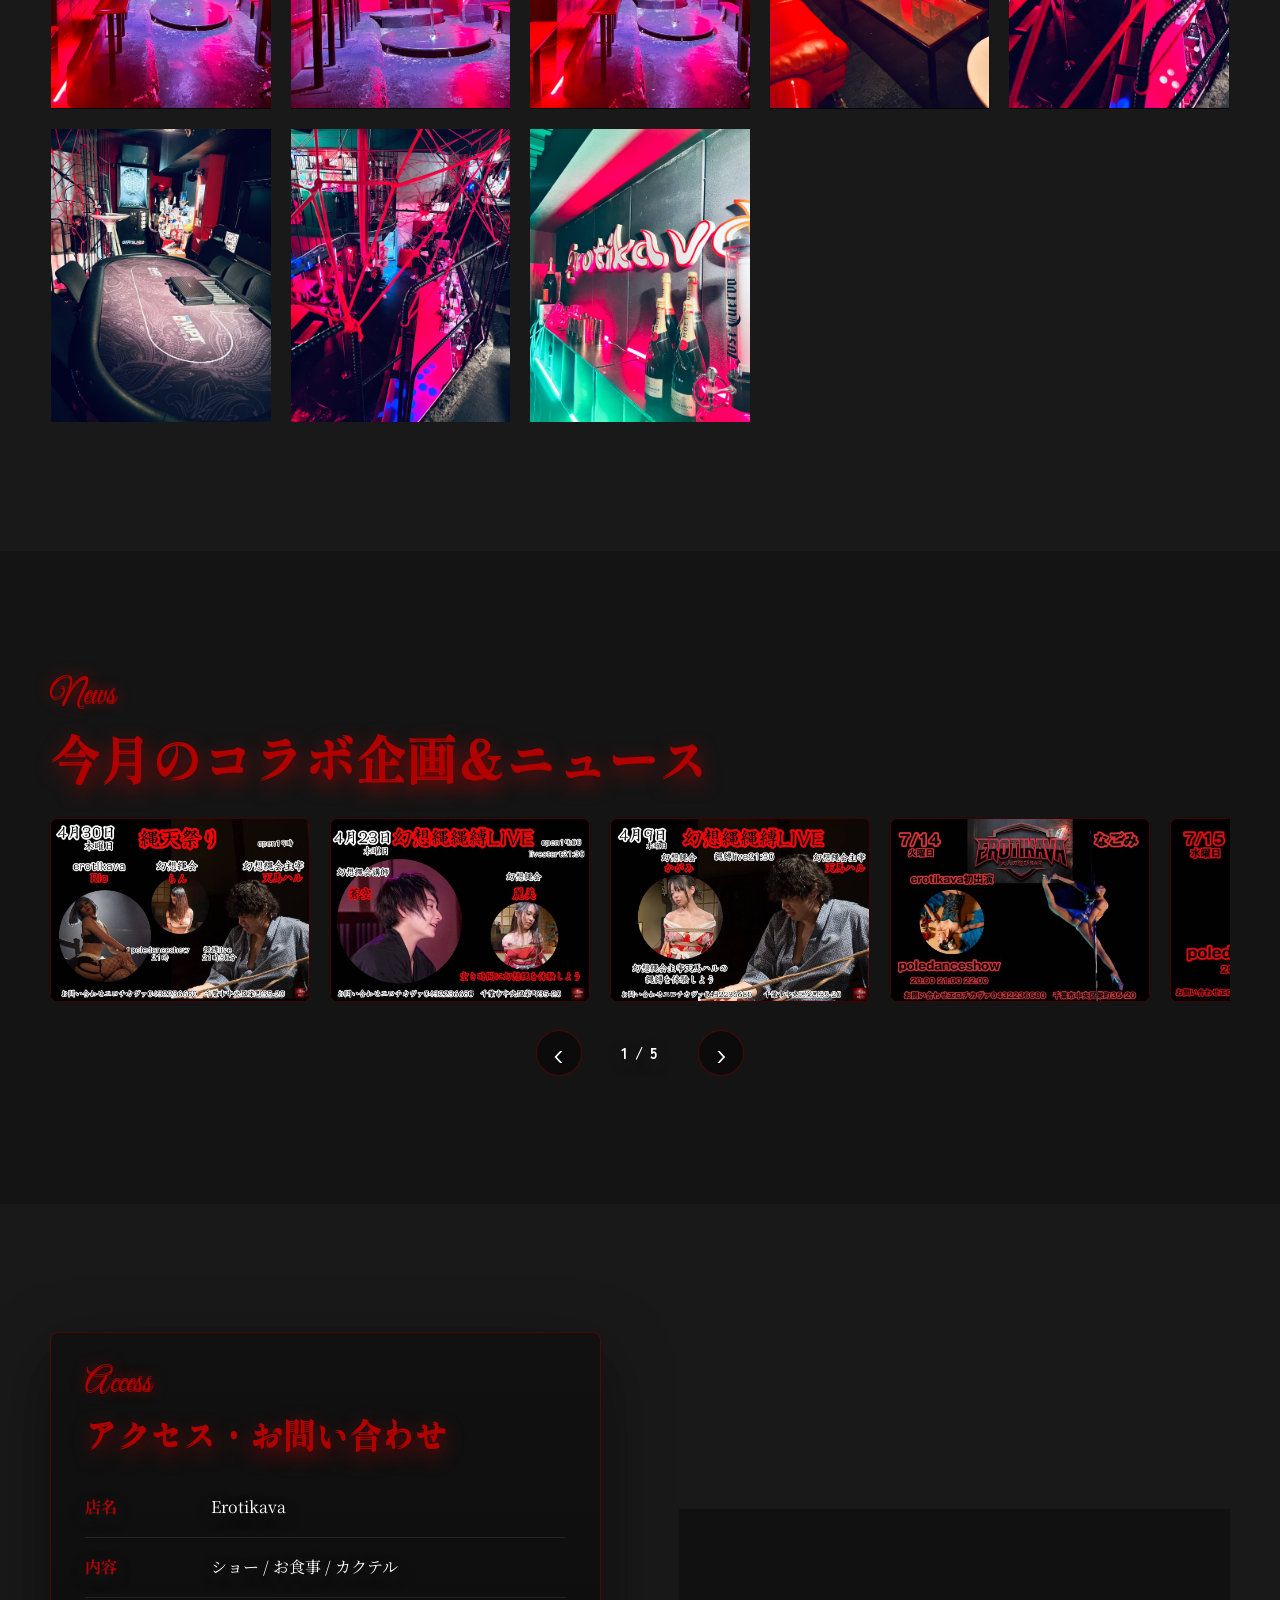
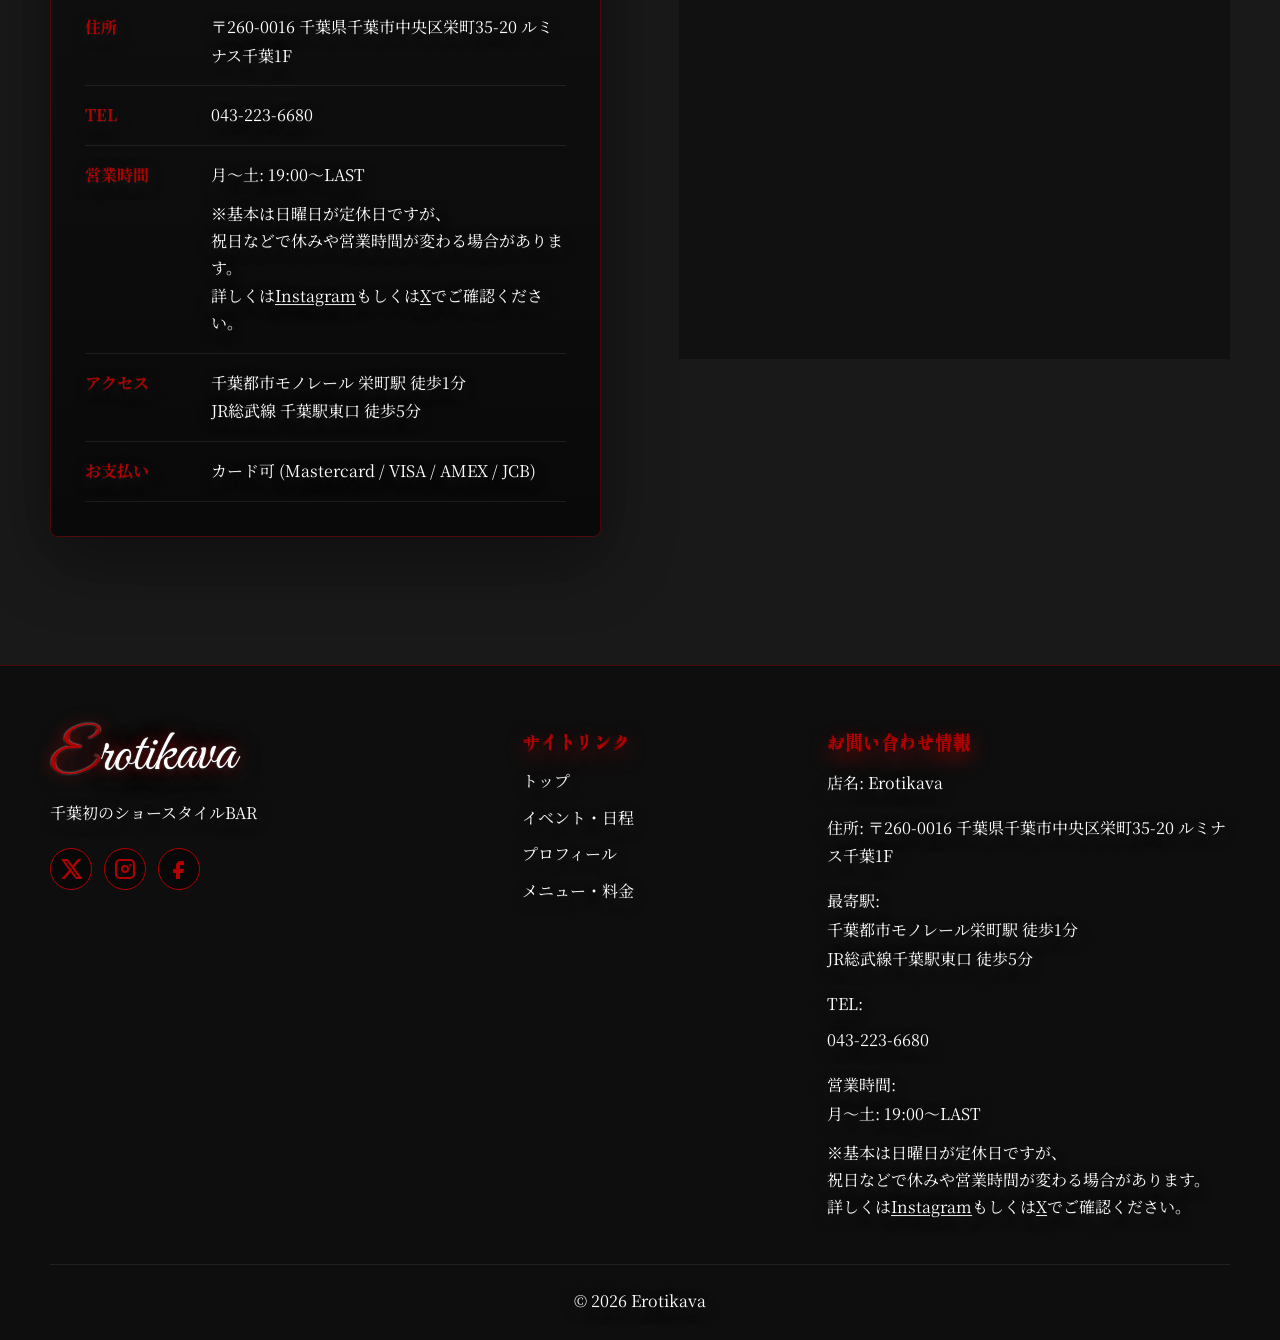
==== commit 34858755: "修正版" ====
--- a/index.html
+++ b/index.html
@@ -61,7 +61,7 @@
       <div class="section-inner narrow center">
         <h1>Erotikava</h1>
         <p class="lead">千葉初のショースタイルBAR</p>
-        <input class="hours-badge hours-badge-input" type="text" value="Open 19:00〜 / 月〜木・2:30 last / 金・土・5:30 last / 日曜定休" aria-label="営業時間">
+        <input class="hours-badge hours-badge-input" type="text" value="Open 19:00〜 / 月〜土・LAST" aria-label="営業時間">
         <a class="primary-button" href="reservations.html#event-calendar">イベント・日程を見る</a>
       </div>
     </section>
@@ -156,7 +156,7 @@
             <div><dt>内容</dt><dd>ショー / お食事 / カクテル</dd></div>
             <div><dt>住所</dt><dd>〒260-0016 千葉県千葉市中央区栄町35-20 ルミナス千葉1F</dd></div>
             <div><dt>TEL</dt><dd><a href="tel:043-223-6680">043-223-6680</a></dd></div>
-            <div><dt>営業時間</dt><dd>月〜木: 19:00〜2:30<br>金・土: 19:00〜5:30<br>定休日: 日曜日</dd></div>
+            <div><dt>営業時間</dt><dd>月〜土: 19:00〜LAST<br><span class="hours-note">※基本は日曜日が定休日ですが、<br>祝日などで休みや営業時間が変わる場合があります。<br>詳しくは<a class="inline-link" href="https://www.instagram.com/erotika_va" target="_blank" rel="noopener">Instagram</a>もしくは<a class="inline-link" href="https://x.com/masatoerotikava" target="_blank" rel="noopener">X</a>でご確認ください。</span></dd></div>
             <div><dt>アクセス</dt><dd>千葉都市モノレール 栄町駅 徒歩1分<br>JR総武線 千葉駅東口 徒歩5分</dd></div>
             <div><dt>お支払い</dt><dd>カード可 (Mastercard / VISA / AMEX / JCB)</dd></div>
           </dl>
@@ -190,7 +190,7 @@
         <p>住所: 〒260-0016 千葉県千葉市中央区栄町35-20 ルミナス千葉1F</p>
         <p>最寄駅:<br>千葉都市モノレール栄町駅 徒歩1分<br>JR総武線千葉駅東口 徒歩5分</p>
         <p>TEL: <a href="tel:043-223-6680">043-223-6680</a></p>
-        <p>営業時間:<br>月〜木: 19:00〜2:30<br>金・土: 19:00〜5:30<br>定休日: 日曜日</p>
+        <p>営業時間:<br>月〜土: 19:00〜LAST<br><span class="hours-note">※基本は日曜日が定休日ですが、<br>祝日などで休みや営業時間が変わる場合があります。<br>詳しくは<a class="inline-link" href="https://www.instagram.com/erotika_va" target="_blank" rel="noopener">Instagram</a>もしくは<a class="inline-link" href="https://x.com/masatoerotikava" target="_blank" rel="noopener">X</a>でご確認ください。</span></p>
       </div>
     </div>
     <p class="copyright">© 2026 Erotikava</p>
--- a/style.css
+++ b/style.css
@@ -610,6 +610,10 @@
   text-align: center;
 }
 
+.mobile-break {
+  display: none;
+}
+
 .photo-grid {
   display: grid;
   gap: 18px;
@@ -1079,6 +1083,12 @@
   color: var(--muted);
 }
 
+.hours-note {
+  display: inline-block;
+  margin-top: 10px;
+  line-height: 1.7;
+}
+
 .map-frame,
 .calendar-frame {
   display: block;
@@ -1188,6 +1198,29 @@
   padding: 28px;
 }
 
+.plan-image-card {
+  padding: 0;
+  overflow: hidden;
+}
+
+.plan-image-card img {
+  display: block;
+  width: 100%;
+  height: auto;
+}
+
+.single-plan-image-card {
+  width: min(100%, 578px);
+  margin: 0 auto;
+}
+
+.single-plan-image-card img {
+  aspect-ratio: 1200 / 920;
+  height: 100%;
+  object-fit: contain;
+  background: #050505;
+}
+
 .price {
   color: var(--red);
   font-size: 1.25rem;
@@ -1324,6 +1357,20 @@
 
 .site-footer a:hover {
   color: var(--white);
+}
+
+.inline-link,
+.site-footer .inline-link {
+  display: inline;
+  margin: 0;
+  color: var(--white);
+  text-decoration: underline;
+  text-underline-offset: 0.12em;
+}
+
+.inline-link:hover,
+.site-footer .inline-link:hover {
+  color: var(--red);
 }
 
 .site-footer .footer-brand-link {
@@ -1577,6 +1624,10 @@
     white-space: nowrap;
   }
 
+  .mobile-break {
+    display: inline;
+  }
+
   .access-section .map-frame {
     height: 360px;
   }
